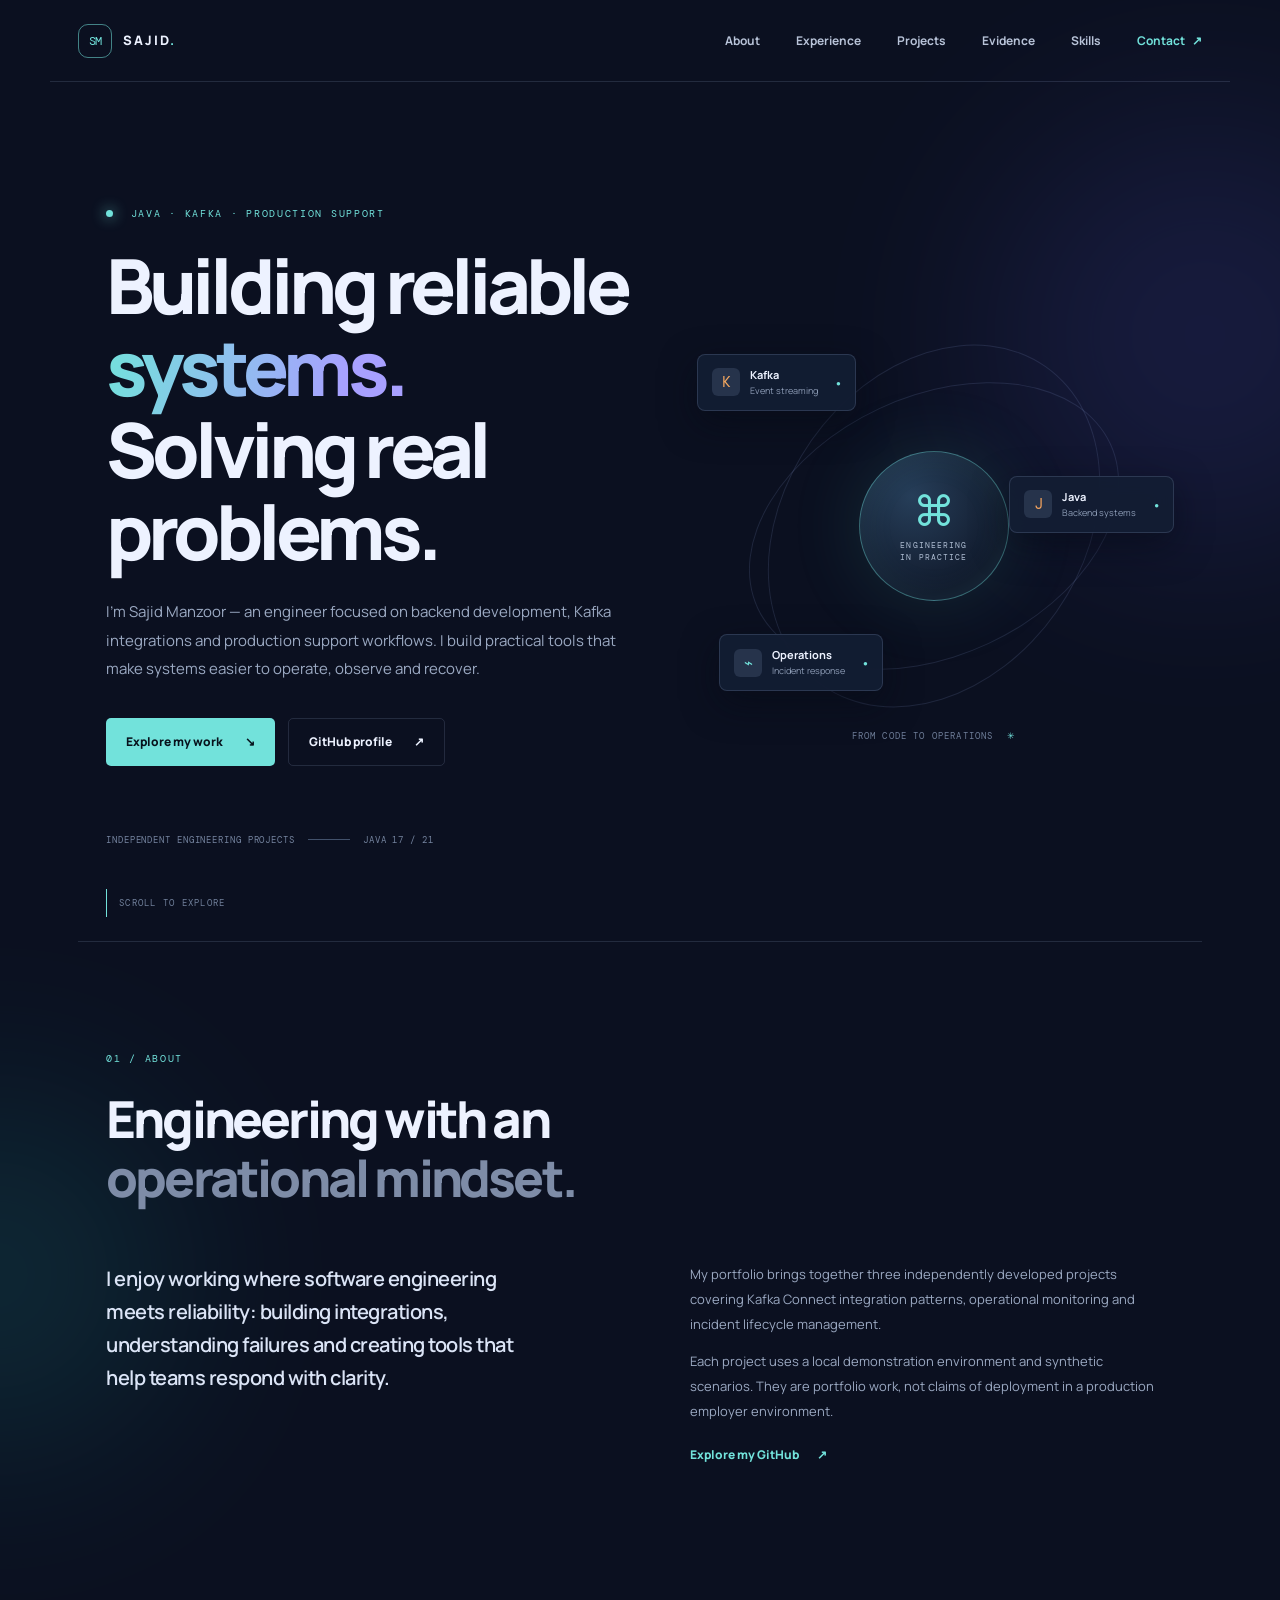
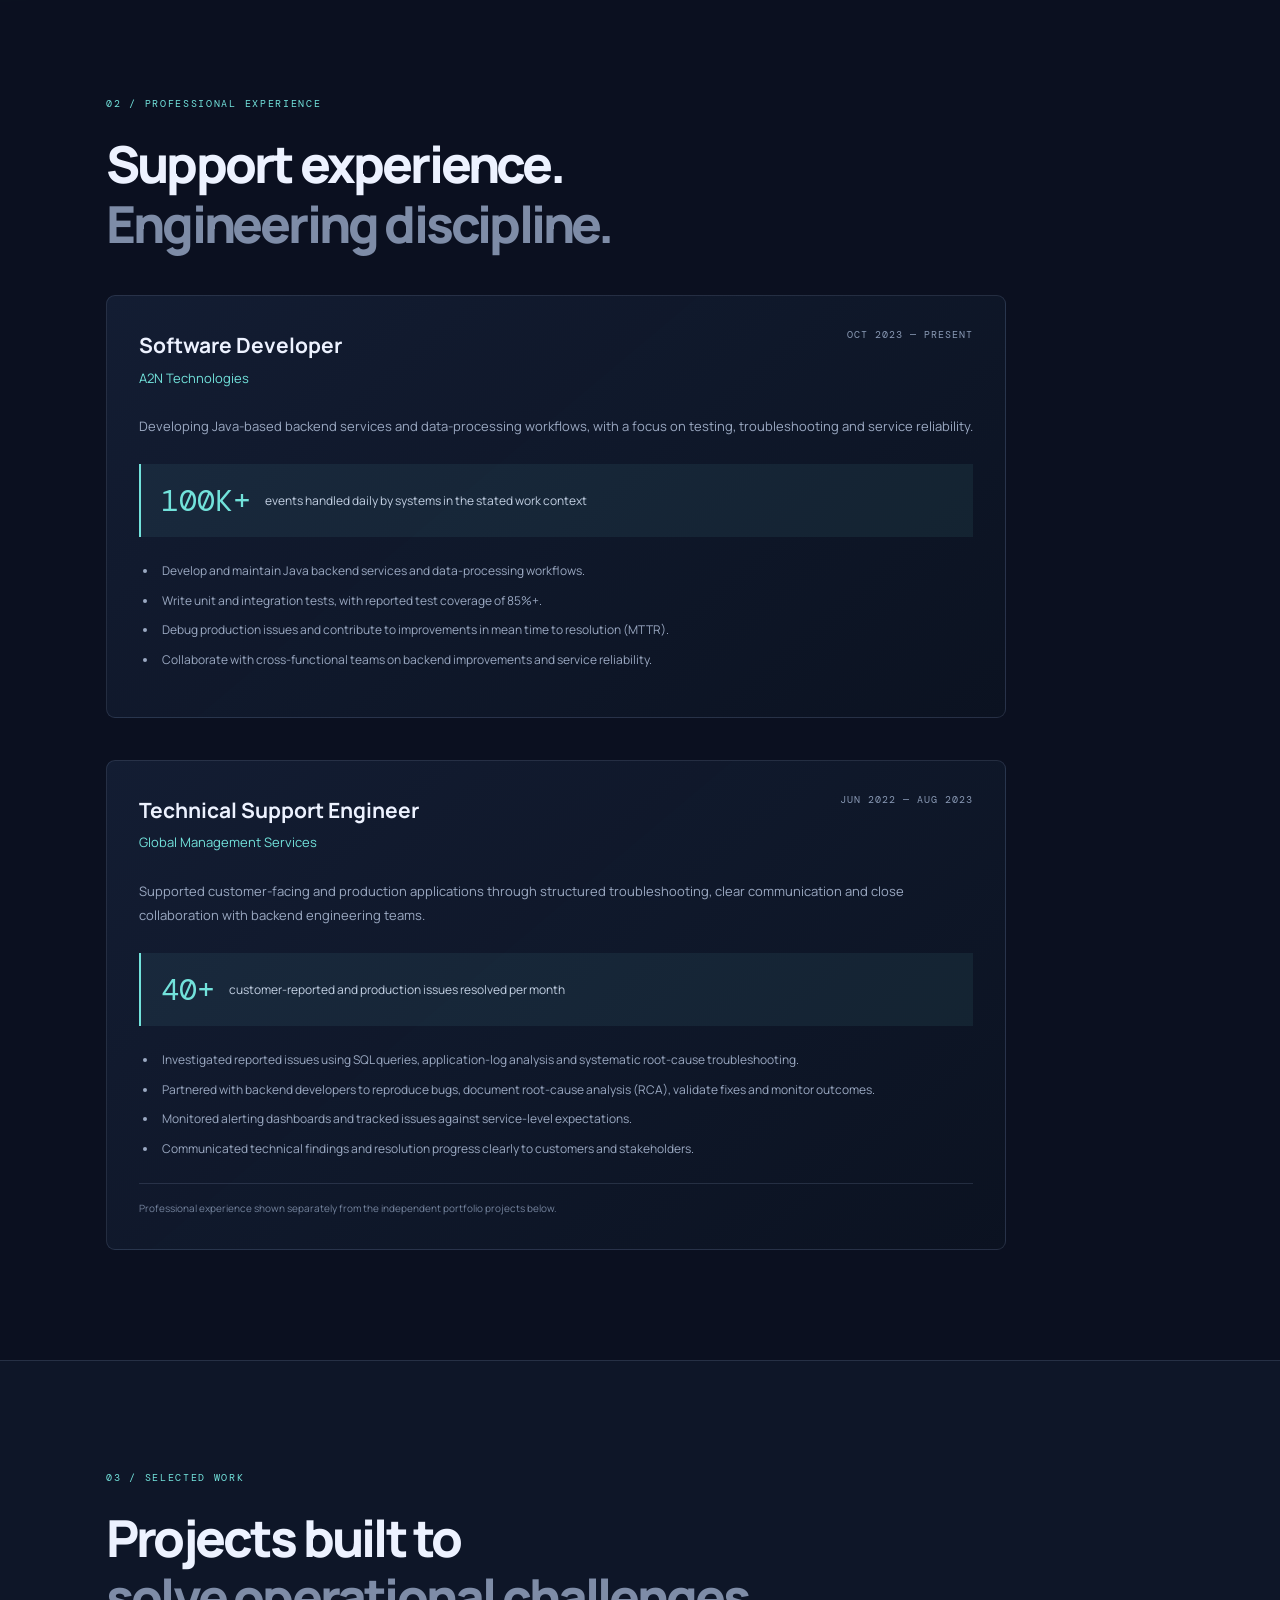
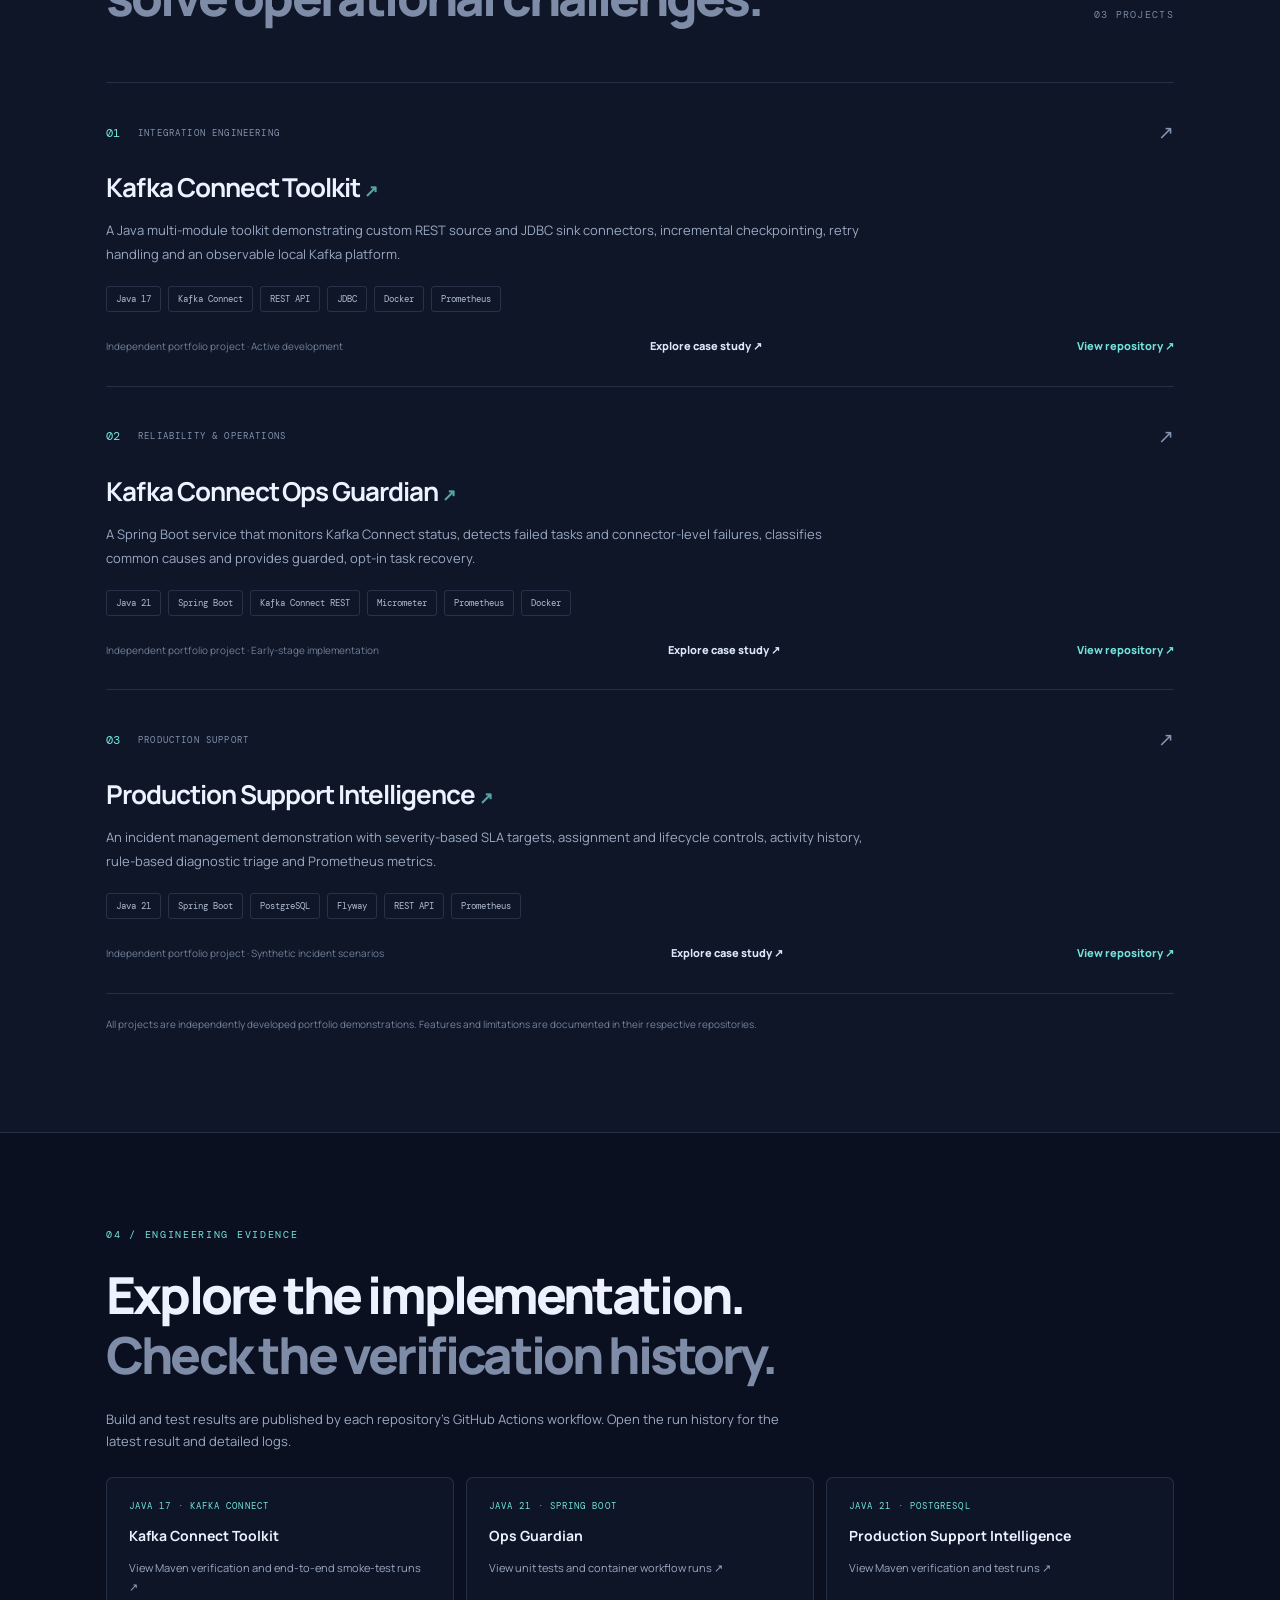
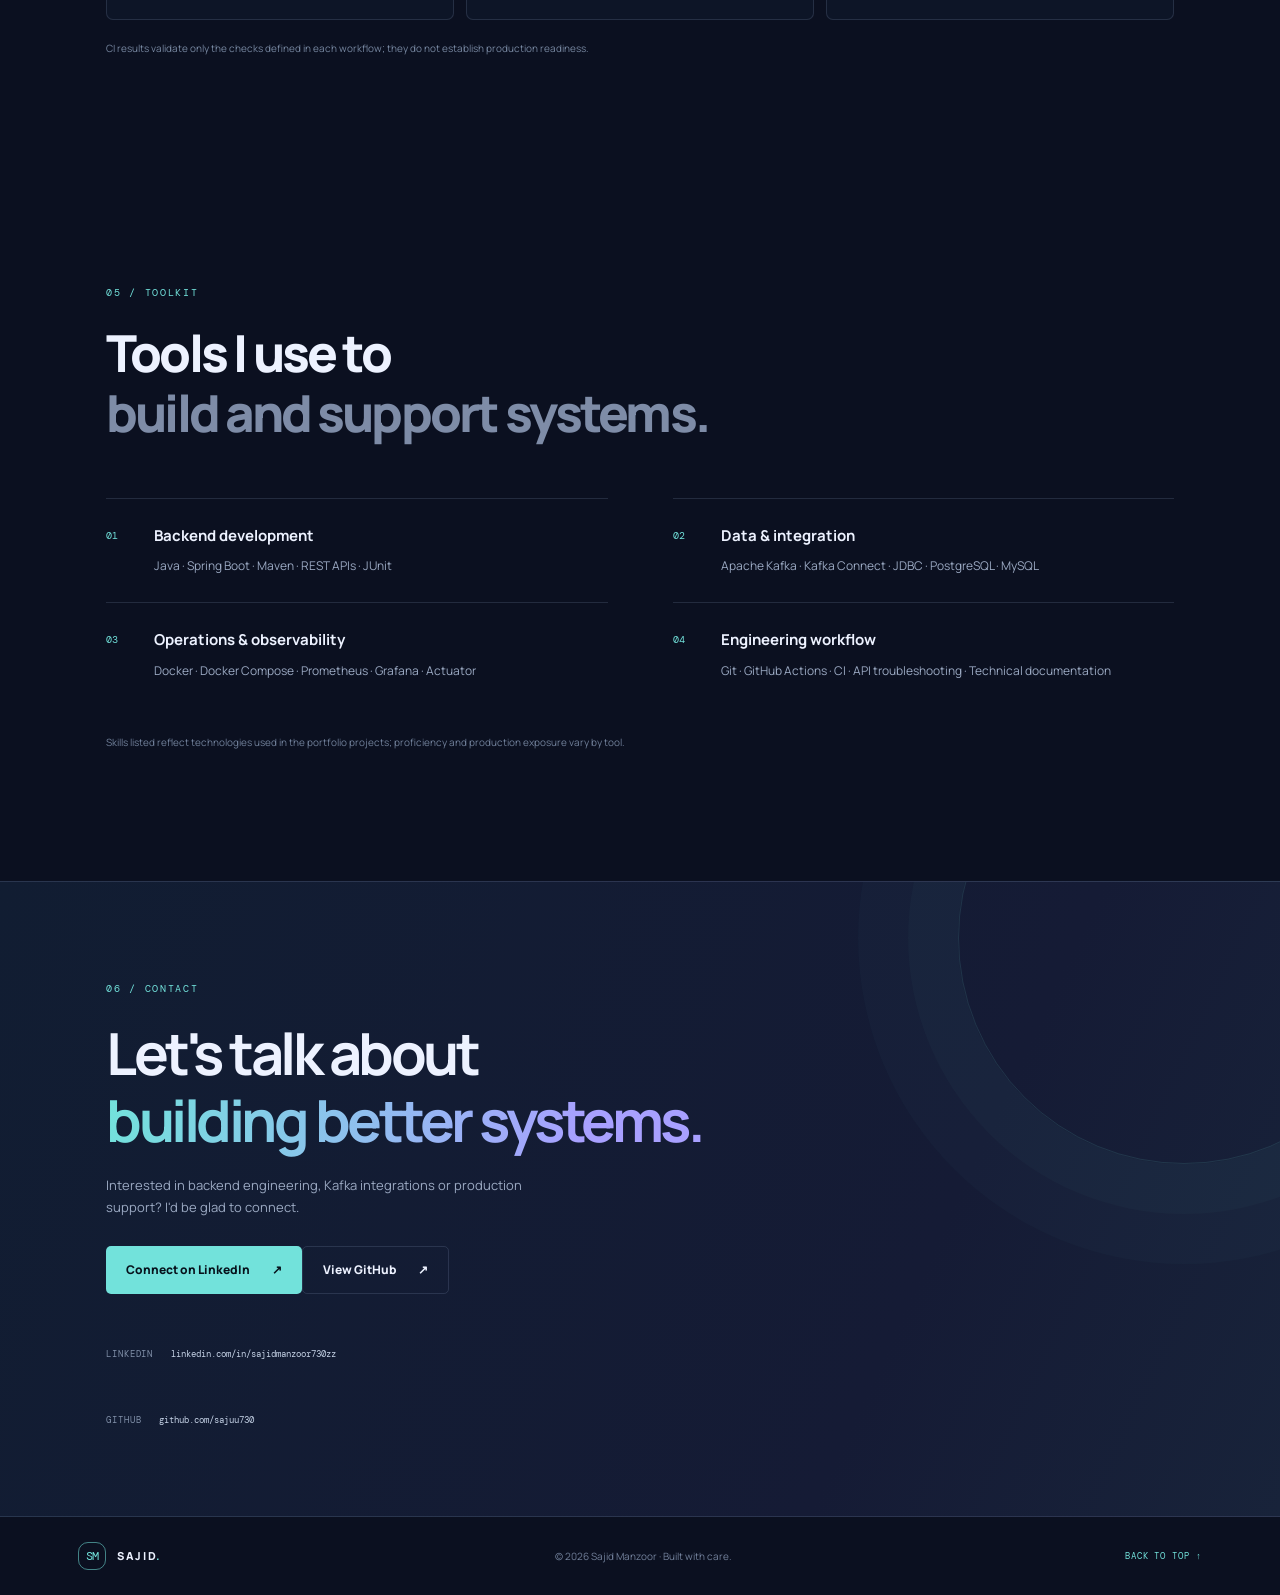
==== index.html @ 69be3b32 "Update professional experience dates and roles" ====
<!doctype html>
<html lang="en">
<head>
  <meta charset="utf-8">
  <meta name="viewport" content="width=device-width, initial-scale=1">
  <meta name="theme-color" content="#0b1020">
  <meta name="description" content="Sajid Manzoor — Technical Support Engineer with experience in SQL, application troubleshooting, root-cause analysis, Java and Kafka engineering projects."><meta property="og:title" content="Sajid Manzoor | Engineering Portfolio"><meta property="og:description" content="Backend, Kafka integration and production support engineering projects."><meta property="og:type" content="website"><link rel="icon" type="image/svg+xml" href="favicon.svg">
  <title>Sajid Manzoor | Software & Production Support Engineer</title>
  <link rel="preconnect" href="https://fonts.googleapis.com">
  <link rel="preconnect" href="https://fonts.gstatic.com" crossorigin>
  <link href="https://fonts.googleapis.com/css2?family=DM+Mono:wght@400;500&family=Manrope:wght@400;500;600;700;800&display=swap" rel="stylesheet">
  <link rel="stylesheet" href="styles.css">
</head>
<body>
  <div class="ambient ambient-one" aria-hidden="true"></div>
  <div class="ambient ambient-two" aria-hidden="true"></div>
  <header class="site-header">
    <a class="brand" href="#home" aria-label="Sajid Manzoor home"><span class="brand-mark">SM</span><span>SAJID<span class="brand-dot">.</span></span></a>
    <button class="menu-toggle" aria-label="Toggle navigation" aria-expanded="false"><span></span><span></span></button>
    <nav class="nav-links" aria-label="Main navigation">
      <a href="#about">About</a><a href="#experience">Experience</a><a href="#work">Projects</a><a href="#evidence">Evidence</a><a href="#skills">Skills</a><a href="#contact" class="nav-contact">Contact <span>↗</span></a>
    </nav>
  </header>

  <main>
    <section class="hero section-wrap" id="home">
      <div class="hero-copy">
        <p class="eyebrow"><span class="status-dot"></span> JAVA · KAFKA · PRODUCTION SUPPORT</p>
        <h1>Building reliable<br><span class="gradient-text">systems.</span><br>Solving real problems.</h1>
        <p class="hero-description">I'm Sajid Manzoor — an engineer focused on backend development, Kafka integrations and production support workflows. I build practical tools that make systems easier to operate, observe and recover.</p>
        <div class="hero-actions">
          <a class="button button-primary" href="#work">Explore my work <span>↘</span></a>
          <a class="button button-quiet" href="https://github.com/sajuu730" target="_blank" rel="noreferrer">GitHub profile <span>↗</span></a>
        </div>
        <div class="hero-meta"><span>INDEPENDENT ENGINEERING PROJECTS</span><span class="meta-line"></span><span>JAVA 17 / 21</span></div>
      </div>
      <div class="hero-visual" aria-label="Abstract illustration of connected software services">
        <div class="visual-orbit orbit-a"></div><div class="visual-orbit orbit-b"></div>
        <div class="visual-core"><span class="core-symbol">⌘</span><span class="core-label">ENGINEERING<br>IN PRACTICE</span></div>
        <div class="float-card card-kafka"><span class="mini-icon">K</span><span><b>Kafka</b><small>Event streaming</small></span><i>●</i></div>
        <div class="float-card card-java"><span class="mini-icon java-icon">J</span><span><b>Java</b><small>Backend systems</small></span><i>●</i></div>
        <div class="float-card card-ops"><span class="mini-icon ops-icon">⌁</span><span><b>Operations</b><small>Incident response</small></span><i>●</i></div>
        <div class="visual-caption">FROM CODE TO OPERATIONS <span>✳</span></div>
      </div>
      <a class="scroll-cue" href="#about"><span></span> SCROLL TO EXPLORE</a>
    </section>

    <section class="section-wrap about-section" id="about">
      <div class="section-heading"><p class="eyebrow">01 / ABOUT</p><h2>Engineering with an<br><span class="muted-heading">operational mindset.</span></h2></div>
      <div class="about-grid">
        <p class="about-lead">I enjoy working where software engineering meets reliability: building integrations, understanding failures and creating tools that help teams respond with clarity.</p>
        <div class="about-detail"><p>My portfolio brings together three independently developed projects covering Kafka Connect integration patterns, operational monitoring and incident lifecycle management.</p><p>Each project uses a local demonstration environment and synthetic scenarios. They are portfolio work, not claims of deployment in a production employer environment.</p><a class="text-link" href="https://github.com/sajuu730" target="_blank" rel="noreferrer">Explore my GitHub <span>↗</span></a></div>
      </div>
    </section>

    
    <section class="experience-section section-wrap" id="experience">
      <div class="section-heading"><p class="eyebrow">02 / PROFESSIONAL EXPERIENCE</p><h2>Support experience.<br><span class="muted-heading">Engineering discipline.</span></h2></div>
      <article class="experience-card">
        <div class="experience-head"><div><h3>Software Developer</h3><p class="experience-company">A2N Technologies</p></div><span class="experience-dates">OCT 2023 — PRESENT</span></div>
        <p class="experience-summary">Developing Java-based backend services and data-processing workflows, with a focus on testing, troubleshooting and service reliability.</p>
        <div class="experience-impact"><strong>100K+</strong><span>events handled daily by systems in the stated work context</span></div>
        <ul class="experience-points">
          <li>Develop and maintain Java backend services and data-processing workflows.</li>
          <li>Write unit and integration tests, with reported test coverage of 85%+.</li>
          <li>Debug production issues and contribute to improvements in mean time to resolution (MTTR).</li>
          <li>Collaborate with cross-functional teams on backend improvements and service reliability.</li>
        </ul>
      </article>
      <article class="experience-card">
        <div class="experience-head"><div><h3>Technical Support Engineer</h3><p class="experience-company">Global Management Services</p></div><span class="experience-dates">JUN 2022 — AUG 2023</span></div>
        <p class="experience-summary">Supported customer-facing and production applications through structured troubleshooting, clear communication and close collaboration with backend engineering teams.</p>
        <div class="experience-impact"><strong>40+</strong><span>customer-reported and production issues resolved per month</span></div>
        <ul class="experience-points">
          <li>Investigated reported issues using SQL queries, application-log analysis and systematic root-cause troubleshooting.</li>
          <li>Partnered with backend developers to reproduce bugs, document root-cause analysis (RCA), validate fixes and monitor outcomes.</li>
          <li>Monitored alerting dashboards and tracked issues against service-level expectations.</li>
          <li>Communicated technical findings and resolution progress clearly to customers and stakeholders.</li>
        </ul>
        <p class="experience-note">Professional experience shown separately from the independent portfolio projects below.</p>
      </article>
    </section>

    <section class="projects-section" id="work">
      <div class="section-wrap">
        <div class="section-heading heading-row"><div><p class="eyebrow">03 / SELECTED WORK</p><h2>Projects built to<br><span class="muted-heading">solve operational challenges.</span></h2></div><span class="section-count">03 PROJECTS</span></div>
        <div class="project-list">
          <article class="project-card">
            <div class="project-top"><span class="project-index">01</span><span class="project-type">INTEGRATION ENGINEERING</span><span class="project-arrow">↗</span></div>
            <h3><a class="project-title-link" href="projects/kafka-connect-toolkit.html">Kafka Connect Toolkit <span>↗</span></a></h3>
            <p class="project-summary">A Java multi-module toolkit demonstrating custom REST source and JDBC sink connectors, incremental checkpointing, retry handling and an observable local Kafka platform.</p>
            <div class="tag-list"><span>Java 17</span><span>Kafka Connect</span><span>REST API</span><span>JDBC</span><span>Docker</span><span>Prometheus</span></div>
            <div class="project-bottom"><span class="project-note">Independent portfolio project · Active development</span><a class="case-study-link" href="projects/kafka-connect-toolkit.html">Explore case study ↗</a><a href="https://github.com/sajuu730/kafka-connect-toolkit" target="_blank" rel="noreferrer">View repository <span>↗</span></a></div>
          </article>
          <article class="project-card">
            <div class="project-top"><span class="project-index">02</span><span class="project-type">RELIABILITY & OPERATIONS</span><span class="project-arrow">↗</span></div>
            <h3><a class="project-title-link" href="projects/kafka-connect-ops-guardian.html">Kafka Connect Ops Guardian <span>↗</span></a></h3>
            <p class="project-summary">A Spring Boot service that monitors Kafka Connect status, detects failed tasks and connector-level failures, classifies common causes and provides guarded, opt-in task recovery.</p>
            <div class="tag-list"><span>Java 21</span><span>Spring Boot</span><span>Kafka Connect REST</span><span>Micrometer</span><span>Prometheus</span><span>Docker</span></div>
            <div class="project-bottom"><span class="project-note">Independent portfolio project · Early-stage implementation</span><a class="case-study-link" href="projects/kafka-connect-ops-guardian.html">Explore case study ↗</a><a href="https://github.com/sajuu730/kafka-connect-ops-guardian" target="_blank" rel="noreferrer">View repository <span>↗</span></a></div>
          </article>
          <article class="project-card">
            <div class="project-top"><span class="project-index">03</span><span class="project-type">PRODUCTION SUPPORT</span><span class="project-arrow">↗</span></div>
            <h3><a class="project-title-link" href="projects/production-support-intelligence.html">Production Support Intelligence <span>↗</span></a></h3>
            <p class="project-summary">An incident management demonstration with severity-based SLA targets, assignment and lifecycle controls, activity history, rule-based diagnostic triage and Prometheus metrics.</p>
            <div class="tag-list"><span>Java 21</span><span>Spring Boot</span><span>PostgreSQL</span><span>Flyway</span><span>REST API</span><span>Prometheus</span></div>
            <div class="project-bottom"><span class="project-note">Independent portfolio project · Synthetic incident scenarios</span><a class="case-study-link" href="projects/production-support-intelligence.html">Explore case study ↗</a><a href="https://github.com/sajuu730/production-support-intelligence" target="_blank" rel="noreferrer">View repository <span>↗</span></a></div>
          </article>
        </div>
        <p class="project-disclaimer">All projects are independently developed portfolio demonstrations. Features and limitations are documented in their respective repositories.</p>
      </div>
    </section>

    
    <section class="section-wrap evidence-section" id="evidence">
      <div class="section-heading"><p class="eyebrow">04 / ENGINEERING EVIDENCE</p><h2>Explore the implementation.<br><span class="muted-heading">Check the verification history.</span></h2></div>
      <p class="evidence-intro">Build and test results are published by each repository's GitHub Actions workflow. Open the run history for the latest result and detailed logs.</p>
      <div class="evidence-grid">
        <a class="evidence-card" href="https://github.com/sajuu730/kafka-connect-toolkit/actions" target="_blank" rel="noreferrer"><span class="evidence-label">JAVA 17 · KAFKA CONNECT</span><strong>Kafka Connect Toolkit</strong><span>View Maven verification and end-to-end smoke-test runs ↗</span></a>
        <a class="evidence-card" href="https://github.com/sajuu730/kafka-connect-ops-guardian/actions" target="_blank" rel="noreferrer"><span class="evidence-label">JAVA 21 · SPRING BOOT</span><strong>Ops Guardian</strong><span>View unit tests and container workflow runs ↗</span></a>
        <a class="evidence-card" href="https://github.com/sajuu730/production-support-intelligence/actions" target="_blank" rel="noreferrer"><span class="evidence-label">JAVA 21 · POSTGRESQL</span><strong>Production Support Intelligence</strong><span>View Maven verification and test runs ↗</span></a>
      </div>
      <p class="evidence-footnote">CI results validate only the checks defined in each workflow; they do not establish production readiness.</p>
    </section>

    <section class="section-wrap skills-section" id="skills">
      <div class="section-heading"><p class="eyebrow">05 / TOOLKIT</p><h2>Tools I use to<br><span class="muted-heading">build and support systems.</span></h2></div>
      <div class="skills-grid">
        <div class="skill-group"><span class="skill-number">01</span><h3>Backend development</h3><p>Java · Spring Boot · Maven · REST APIs · JUnit</p></div>
        <div class="skill-group"><span class="skill-number">02</span><h3>Data & integration</h3><p>Apache Kafka · Kafka Connect · JDBC · PostgreSQL · MySQL</p></div>
        <div class="skill-group"><span class="skill-number">03</span><h3>Operations & observability</h3><p>Docker · Docker Compose · Prometheus · Grafana · Actuator</p></div>
        <div class="skill-group"><span class="skill-number">04</span><h3>Engineering workflow</h3><p>Git · GitHub Actions · CI · API troubleshooting · Technical documentation</p></div>
      </div>
      <p class="skills-footnote">Skills listed reflect technologies used in the portfolio projects; proficiency and production exposure vary by tool.</p>
    </section>

    <section class="contact-section" id="contact">
      <div class="section-wrap contact-inner">
        <p class="eyebrow">06 / CONTACT</p>
        <h2>Let's talk about<br><span class="gradient-text">building better systems.</span></h2>
        <p class="contact-copy">Interested in backend engineering, Kafka integrations or production support? I'd be glad to connect.</p>
        <div class="contact-actions"><a class="button button-primary" href="https://www.linkedin.com/in/sajidmanzoor730zz/" target="_blank" rel="noreferrer">Connect on LinkedIn <span>↗</span></a><a class="button button-quiet" href="https://github.com/sajuu730" target="_blank" rel="noreferrer">View GitHub <span>↗</span></a></div>
        <div class="contact-handle"><span>LINKEDIN</span><a href="https://www.linkedin.com/in/sajidmanzoor730zz/" target="_blank" rel="noreferrer">linkedin.com/in/sajidmanzoor730zz</a></div><div class="contact-handle"><span>GITHUB</span><a href="https://github.com/sajuu730" target="_blank" rel="noreferrer">github.com/sajuu730</a></div>
      </div>
    </section>
  </main>

  <footer class="site-footer"><a class="brand" href="#home"><span class="brand-mark">SM</span><span>SAJID<span class="brand-dot">.</span></span></a><span>© <span id="year"></span> Sajid Manzoor · Built with care.</span><a href="#home">BACK TO TOP ↑</a></footer>
  <script src="script.js"></script>
</body>
</html>
---- styles.css ----
:root{--bg:#0b1020;--panel:#111a2d;--panel2:#141f35;--text:#edf2ff;--muted:#9ba9c2;--line:rgba(174,194,231,.15);--cyan:#72e2db;--violet:#9d91ff;--mono:"DM Mono",monospace;--sans:"Manrope",sans-serif}*{box-sizing:border-box}html{scroll-behavior:smooth;scroll-padding-top:90px}body{margin:0;background:var(--bg);color:var(--text);font-family:var(--sans);line-height:1.65;overflow-x:hidden}a{color:inherit;text-decoration:none}.ambient{position:absolute;pointer-events:none;border-radius:50%;filter:blur(100px);opacity:.15}.ambient-one{width:430px;height:430px;background:#5e5ce6;top:120px;right:-140px}.ambient-two{width:350px;height:350px;background:#20bdb5;top:1100px;left:-180px}.site-header{height:82px;max-width:1180px;padding:0 28px;margin:auto;display:flex;align-items:center;justify-content:space-between;position:relative;z-index:5;border-bottom:1px solid var(--line)}.brand{display:inline-flex;align-items:center;gap:11px;font-size:13px;font-weight:800;letter-spacing:.15em}.brand-mark{width:34px;height:34px;border:1px solid rgba(114,226,219,.55);color:var(--cyan);display:grid;place-items:center;border-radius:10px;font:12px var(--mono);letter-spacing:-.08em}.brand-dot{color:var(--cyan)}.nav-links{display:flex;align-items:center;gap:36px;color:#b8c3d8;font-size:12px;font-weight:700}.nav-links a{transition:color .2s}.nav-links a:hover,.nav-contact{color:var(--cyan)}.nav-contact span{margin-left:5px}.menu-toggle{display:none}.section-wrap{max-width:1124px;margin:0 auto;padding-left:28px;padding-right:28px}.hero{min-height:700px;padding-top:125px;padding-bottom:95px;position:relative;display:grid;grid-template-columns:1.1fr .9fr;align-items:center}.eyebrow{font:10px var(--mono);letter-spacing:.17em;color:var(--cyan);margin:0 0 24px}.status-dot{display:inline-block;width:7px;height:7px;background:var(--cyan);border-radius:50%;margin-right:10px;box-shadow:0 0 14px var(--cyan)}h1,h2,h3,p{margin-top:0}h1{font-size:clamp(48px,6.2vw,76px);line-height:1.08;letter-spacing:-.065em;margin:0 0 26px;font-weight:800}.gradient-text{background:linear-gradient(100deg,var(--cyan),#a8a0ff 80%);-webkit-background-clip:text;background-clip:text;color:transparent}.hero-description{max-width:535px;color:var(--muted);font-size:15px;line-height:1.9}.hero-actions{display:flex;gap:13px;flex-wrap:wrap;margin-top:34px}.button{height:48px;padding:0 20px;display:inline-flex;align-items:center;gap:22px;font-size:12px;font-weight:800;border-radius:5px;transition:transform .2s,background .2s}.button:hover{transform:translateY(-3px)}.button-primary{background:var(--cyan);color:#07121c}.button-primary:hover{background:#9af0e9}.button-quiet{border:1px solid var(--line);color:var(--text)}.button-quiet:hover{background:rgba(255,255,255,.04)}.hero-meta{display:flex;align-items:center;gap:13px;margin-top:68px;color:#75849f;font:9px var(--mono);letter-spacing:.1em}.meta-line{height:1px;width:42px;background:#42516b}.hero-visual{height:440px;position:relative;display:grid;place-items:center}.visual-orbit{position:absolute;border:1px solid rgba(135,155,210,.16);border-radius:50%;transform:rotate(-25deg)}.orbit-a{width:390px;height:260px}.orbit-b{width:300px;height:390px;transform:rotate(35deg)}.visual-core{width:150px;height:150px;border-radius:50%;background:radial-gradient(circle at 35% 30%,#263e59,#111a2c 70%);border:1px solid rgba(114,226,219,.4);box-shadow:0 0 75px rgba(83,207,203,.13),inset 0 0 35px rgba(114,226,219,.08);display:flex;flex-direction:column;align-items:center;justify-content:center;gap:8px;z-index:1}.core-symbol{font-size:42px;color:var(--cyan);line-height:1}.core-label{text-align:center;font:8px/1.5 var(--mono);letter-spacing:.13em;color:#aebdd2}.float-card{position:absolute;z-index:2;display:flex;align-items:center;gap:10px;padding:11px 14px;background:rgba(19,30,51,.92);border:1px solid rgba(161,182,220,.18);border-radius:8px;box-shadow:0 12px 35px #05091480;backdrop-filter:blur(10px)}.float-card b{display:block;font-size:11px}.float-card small{display:block;color:#8e9db6;font-size:9px}.float-card i{font-size:8px;color:var(--cyan);margin-left:8px}.mini-icon{width:28px;height:28px;display:grid;place-items:center;background:#26334b;border-radius:6px;color:#f3a75f;font:15px var(--mono)}.java-icon{color:#f5a45e}.ops-icon{color:var(--cyan)}.card-kafka{top:48px;left:4px}.card-java{right:0;top:170px}.card-ops{left:26px;bottom:55px}.visual-caption{position:absolute;bottom:4px;color:#6f7e99;font:9px var(--mono);letter-spacing:.13em}.visual-caption span{color:var(--cyan);margin-left:7px}.scroll-cue{position:absolute;bottom:24px;left:28px;color:#71809b;font:9px var(--mono);letter-spacing:.14em;display:flex;align-items:center;gap:12px}.scroll-cue span{height:28px;width:1px;background:var(--cyan)}.about-section{padding-top:110px;padding-bottom:125px;border-top:1px solid var(--line)}.section-heading h2{font-size:clamp(34px,4.5vw,51px);letter-spacing:-.055em;line-height:1.17;margin:0;font-weight:800}.muted-heading{color:#7e8ca7}.about-grid{display:grid;grid-template-columns:1fr 1fr;gap:100px;margin-top:54px}.about-lead{font-size:20px;line-height:1.65;font-weight:600;letter-spacing:-.025em;color:#dbe4f6;max-width:440px}.about-detail{color:var(--muted);font-size:13px;line-height:1.9;max-width:470px}.text-link{display:inline-flex;gap:18px;color:var(--cyan);font-size:12px;font-weight:800;margin-top:8px}.projects-section{background:#0e1628;border-top:1px solid var(--line);border-bottom:1px solid var(--line);padding:110px 0 100px}.heading-row{display:flex;align-items:end;justify-content:space-between;margin-bottom:55px}.section-count{font:10px var(--mono);color:#7887a2;letter-spacing:.13em;padding-bottom:6px}.project-list{border-top:1px solid var(--line)}.project-card{padding:34px 0 30px;border-bottom:1px solid var(--line);transition:padding .2s}.project-card:hover{padding-left:12px;padding-right:12px;background:linear-gradient(90deg,rgba(114,226,219,.035),transparent)}.project-top{display:flex;align-items:center;gap:18px}.project-index{font:12px var(--mono);color:var(--cyan)}.project-type{font:9px var(--mono);letter-spacing:.13em;color:#8392ad}.project-arrow{margin-left:auto;color:#8494ae;font-size:19px}.project-card h3{font-size:26px;letter-spacing:-.04em;margin:18px 0 9px}.project-summary{max-width:760px;color:var(--muted);font-size:13px;line-height:1.85;margin-bottom:20px}.tag-list{display:flex;gap:7px;flex-wrap:wrap}.tag-list span{font:9px var(--mono);color:#aebbd1;border:1px solid rgba(163,184,222,.17);border-radius:3px;padding:6px 9px}.project-bottom{display:flex;justify-content:space-between;align-items:center;margin-top:25px;gap:15px}.project-note{font-size:10px;color:#71809a}.project-bottom a{font-size:11px;font-weight:800;color:var(--cyan);white-space:nowrap}.project-disclaimer{margin:22px 0 0;color:#74839c;font-size:10px}.skills-section{padding-top:115px;padding-bottom:120px}.skills-grid{display:grid;grid-template-columns:1fr 1fr;gap:0 65px;margin-top:55px}.skill-group{padding:25px 0;border-top:1px solid var(--line);position:relative;padding-left:48px}.skill-number{position:absolute;left:0;top:30px;font:10px var(--mono);color:var(--cyan)}.skill-group h3{font-size:15px;margin:0 0 7px}.skill-group p{font-size:12px;color:var(--muted);margin:0;line-height:1.8}.skills-footnote{font-size:10px;color:#71809a;margin-top:28px}.contact-section{background:linear-gradient(115deg,#111d32,#151b35 70%,#18233a);border-top:1px solid var(--line);border-bottom:1px solid var(--line);position:relative;overflow:hidden}.contact-section:after{content:"";position:absolute;width:450px;height:450px;border:1px solid rgba(114,226,219,.12);border-radius:50%;right:-130px;top:-170px;box-shadow:0 0 0 50px rgba(114,226,219,.025),0 0 0 100px rgba(114,226,219,.02)}.contact-inner{padding-top:100px;padding-bottom:90px;position:relative;z-index:1}.contact-inner h2{font-size:clamp(38px,5vw,58px);line-height:1.16;letter-spacing:-.06em;margin:0 0 22px}.contact-copy{color:var(--muted);font-size:13px;max-width:460px}.contact-actions{margin-top:28px}.contact-handle{display:flex;gap:18px;margin-top:54px;font:9px var(--mono);letter-spacing:.1em;color:#8190a9}.contact-handle a{color:#c5d2e6;letter-spacing:0}.site-footer{max-width:1180px;margin:auto;padding:25px 28px;display:flex;align-items:center;justify-content:space-between;color:#73819b;font-size:10px}.site-footer .brand{color:var(--text);font-size:11px}.site-footer .brand-mark{width:28px;height:28px}.site-footer>a:last-child{font:9px var(--mono);letter-spacing:.1em;color:var(--cyan)}@media(max-width:800px){.hero{grid-template-columns:1fr;padding-top:90px;min-height:auto}.hero-visual{height:390px;margin-top:35px}.hero-meta{margin-top:45px}.scroll-cue{display:none}.about-grid{gap:35px}.site-header{height:72px}.nav-links{gap:22px}}@media(max-width:600px){.site-header{padding:0 20px}.menu-toggle{display:flex;width:38px;height:38px;flex-direction:column;justify-content:center;gap:6px;background:none;border:1px solid var(--line);border-radius:5px}.menu-toggle span{width:16px;height:1px;background:var(--text);margin:auto}.nav-links{display:none;position:absolute;top:71px;left:0;right:0;padding:20px;background:#10192b;border-bottom:1px solid var(--line);flex-direction:column;align-items:flex-start;gap:20px}.nav-links.open{display:flex}.section-wrap{padding-left:21px;padding-right:21px}.hero{padding-top:76px;padding-bottom:70px}h1{font-size:51px}.hero-description{font-size:13px}.hero-visual{height:330px;transform:scale(.88);margin:-2px -20px 0}.orbit-a{width:330px;height:220px}.orbit-b{width:250px;height:330px}.card-kafka{left:0;top:35px}.card-java{right:0;top:130px}.card-ops{left:8px;bottom:35px}.about-section,.skills-section{padding-top:80px;padding-bottom:85px}.about-grid{grid-template-columns:1fr;gap:15px;margin-top:35px}.about-lead{font-size:18px}.projects-section{padding:80px 0}.heading-row{align-items:start;gap:15px;flex-direction:column;margin-bottom:35px}.project-card{padding:28px 0}.project-card h3{font-size:22px}.project-bottom{align-items:flex-start;flex-direction:column}.skills-grid{grid-template-columns:1fr;gap:0;margin-top:35px}.contact-inner{padding-top:78px;padding-bottom:70px}.contact-inner h2{font-size:40px}.site-footer{padding:22px 20px;gap:15px;flex-wrap:wrap}.site-footer>span{order:3;width:100%}.project-type{font-size:8px}.project-arrow{font-size:16px}}@media(prefers-reduced-motion:reduce){html{scroll-behavior:auto}*,*:before,*:after{transition:none!important}}
/* Motion and project navigation */
.project-title-link{transition:color .2s}.project-title-link:hover{color:var(--cyan)}.project-title-link span{font-size:.65em;color:var(--cyan);opacity:.7}.case-study-link{color:#dce8fa!important;margin-right:8px}.case-study-link:hover{color:var(--cyan)!important}
.ambient{animation:ambient-drift 18s ease-in-out infinite alternate}
@keyframes ambient-drift{from{transform:translate3d(0,-12px,0) scale(.96)}to{transform:translate3d(18px,22px,0) scale(1.06)}}
.visual-orbit{animation:orbit-turn 32s linear infinite}.orbit-b{animation-direction:reverse;animation-duration:38s}
@keyframes orbit-turn{to{transform:rotate(335deg)}}
.float-card{animation:float-soft 5s ease-in-out infinite}.card-java{animation-delay:-1.7s}.card-ops{animation-delay:-3.2s}
@keyframes float-soft{0%,100%{translate:0 0}50%{translate:0 -9px}}
.reveal{opacity:0;transform:translateY(22px);transition:opacity .7s ease,transform .7s cubic-bezier(.2,.7,.2,1)}.reveal.is-visible{opacity:1;transform:translateY(0)}
@media(prefers-reduced-motion:reduce){.ambient,.visual-orbit,.float-card{animation:none!important}.reveal{opacity:1;transform:none;transition:none}}

/* Professional experience and evidence */
.experience-section{padding-top:105px;padding-bottom:110px}.experience-card{margin-top:42px;padding:32px;border:1px solid var(--line);background:linear-gradient(140deg,rgba(20,31,53,.9),rgba(12,19,34,.85));border-radius:9px;max-width:900px}.experience-head{display:flex;justify-content:space-between;gap:20px;align-items:flex-start}.experience-head h3{font-size:21px;margin:0 0 5px}.experience-company{color:var(--cyan);font-size:13px;margin:0}.experience-dates{font:10px var(--mono);letter-spacing:.1em;color:#8999b4;white-space:nowrap}.experience-summary{color:var(--muted);font-size:13px;line-height:1.9;margin:25px 0}.experience-impact{display:flex;align-items:center;gap:14px;padding:17px 20px;background:rgba(114,226,219,.07);border-left:2px solid var(--cyan);margin-bottom:22px}.experience-impact strong{font:30px var(--mono);color:var(--cyan)}.experience-impact span{font-size:12px;color:#c3d0e3}.experience-points{padding-left:19px;color:var(--muted);font-size:12px;line-height:2.05}.experience-points li{padding-left:4px;margin:5px 0}.experience-note{font-size:10px;color:#75849e;margin:22px 0 0;padding-top:16px;border-top:1px solid var(--line)}
@media(max-width:600px){.experience-section{padding-top:80px;padding-bottom:80px}.experience-card{padding:22px 19px}.experience-head{flex-direction:column}.experience-dates{white-space:normal}.experience-impact{align-items:flex-start}.experience-impact strong{font-size:25px}}

.evidence-section{padding-top:95px;padding-bottom:105px}.evidence-intro{max-width:700px;color:var(--muted);font-size:13px;margin:25px 0}.evidence-grid{display:grid;grid-template-columns:repeat(3,1fr);gap:12px}.evidence-card{display:flex;flex-direction:column;gap:12px;padding:22px;border:1px solid var(--line);border-radius:7px;background:rgba(17,26,45,.58);transition:transform .2s,border-color .2s}.evidence-card:hover{transform:translateY(-4px);border-color:rgba(114,226,219,.45)}.evidence-label{font:9px var(--mono);letter-spacing:.12em;color:var(--cyan)}.evidence-card strong{font-size:14px}.evidence-card>span:last-child{font-size:11px;line-height:1.7;color:var(--muted)}.evidence-footnote{font-size:10px;color:#7787a0;margin-top:20px}.project-page .screenshot-card img{max-height:560px;object-fit:contain;background:#080d17}@media(max-width:800px){.evidence-grid{grid-template-columns:1fr}}
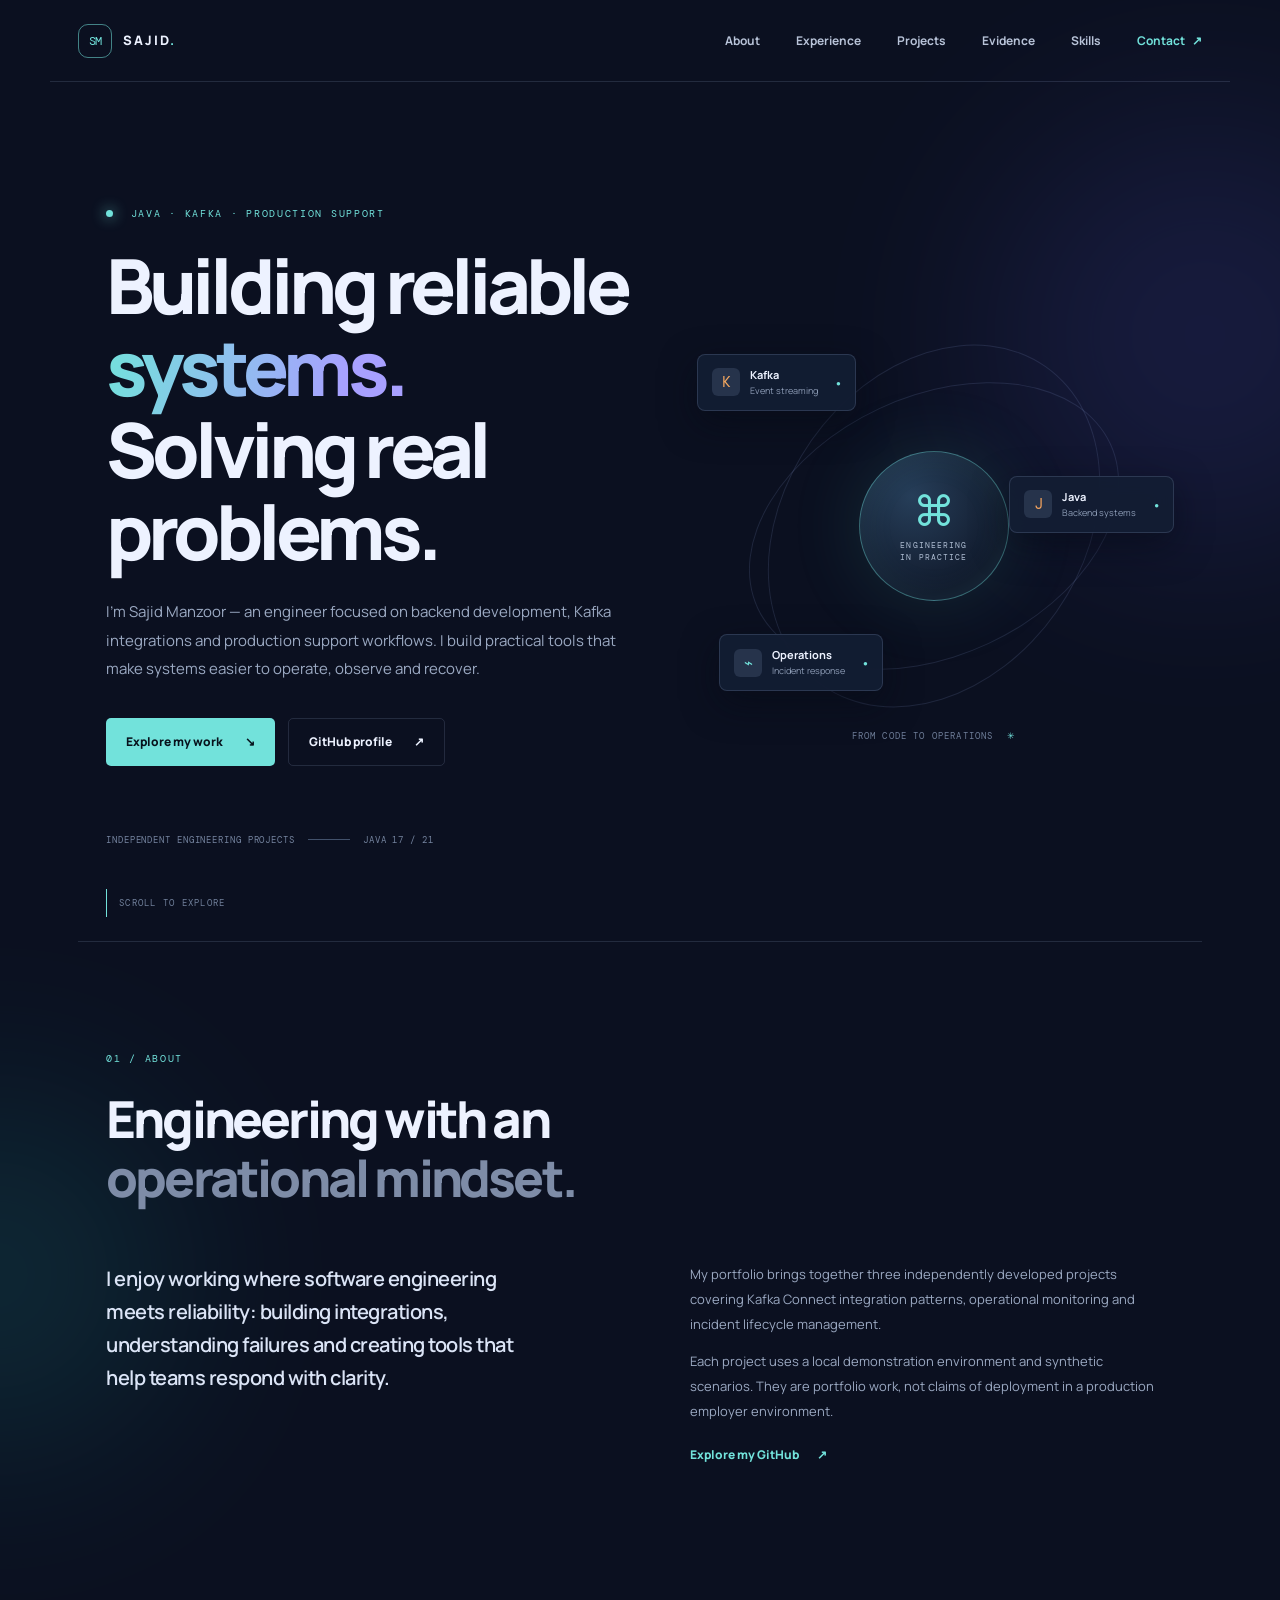
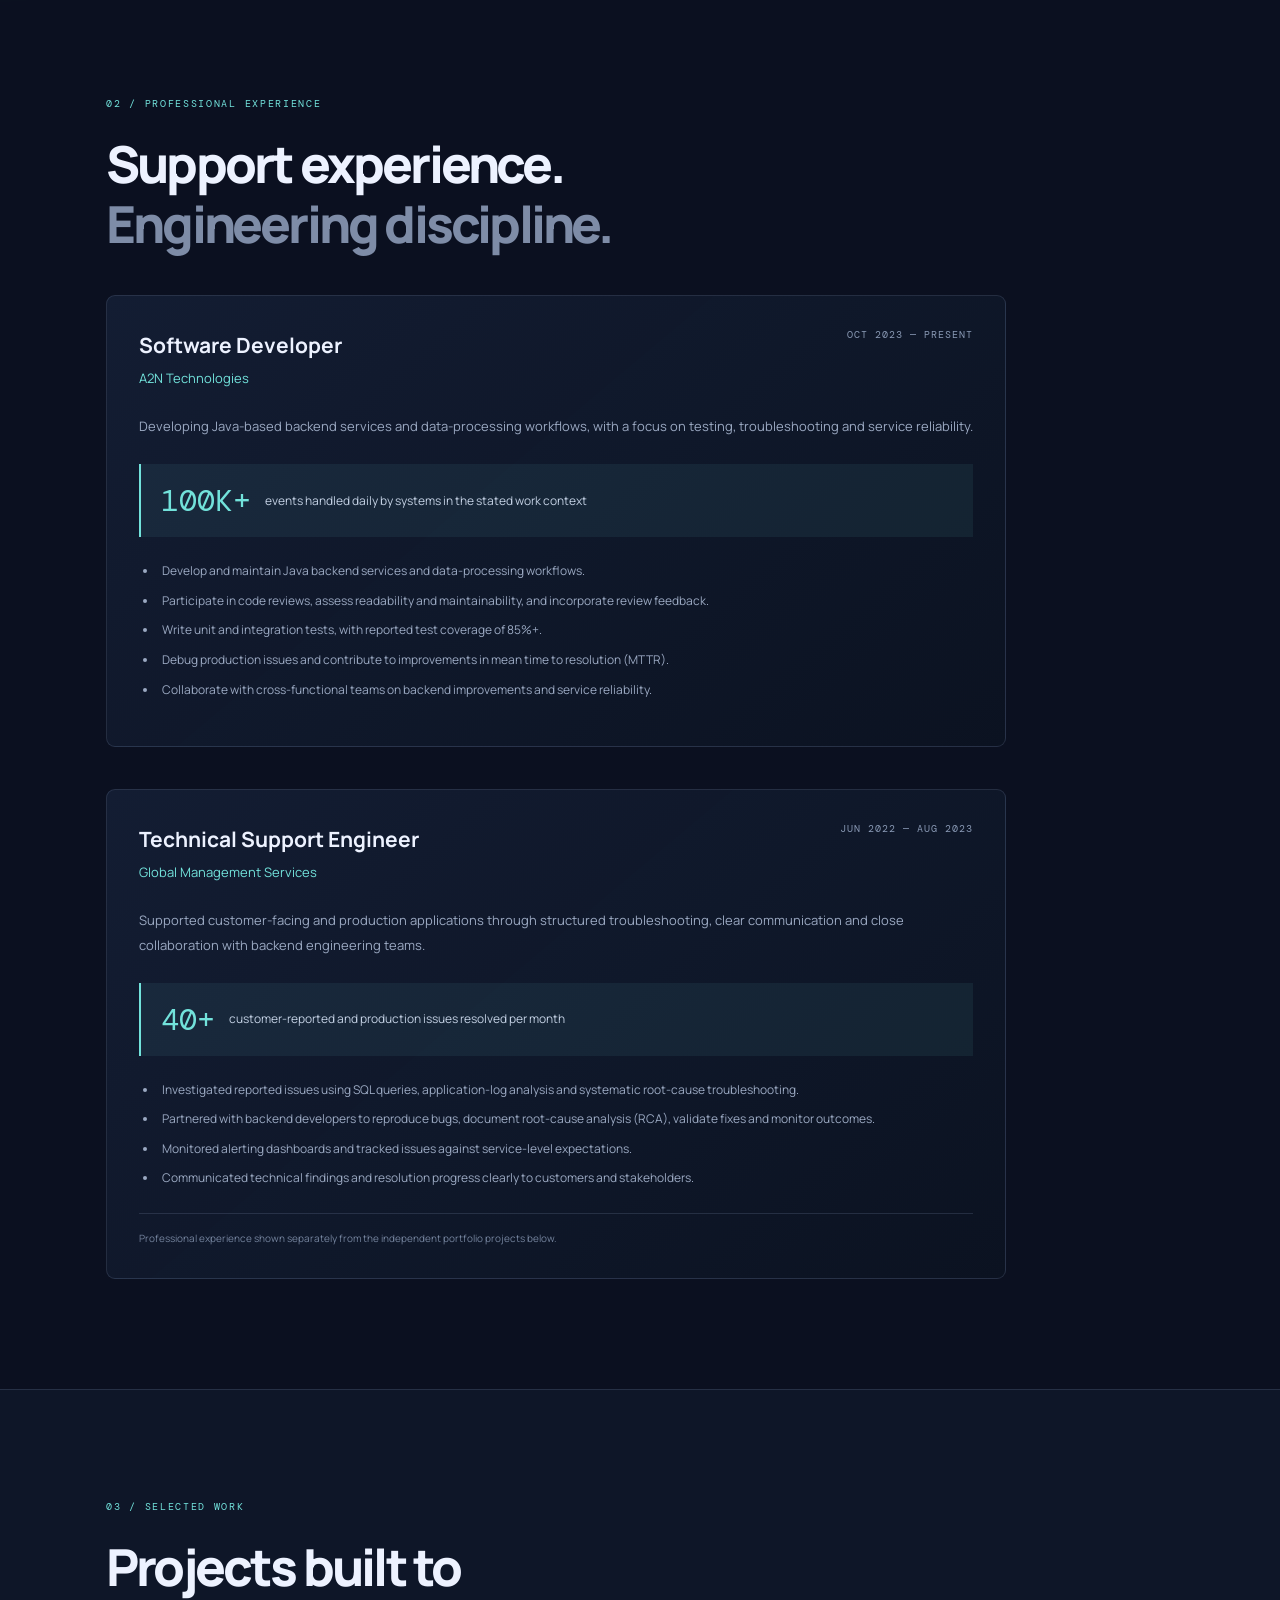
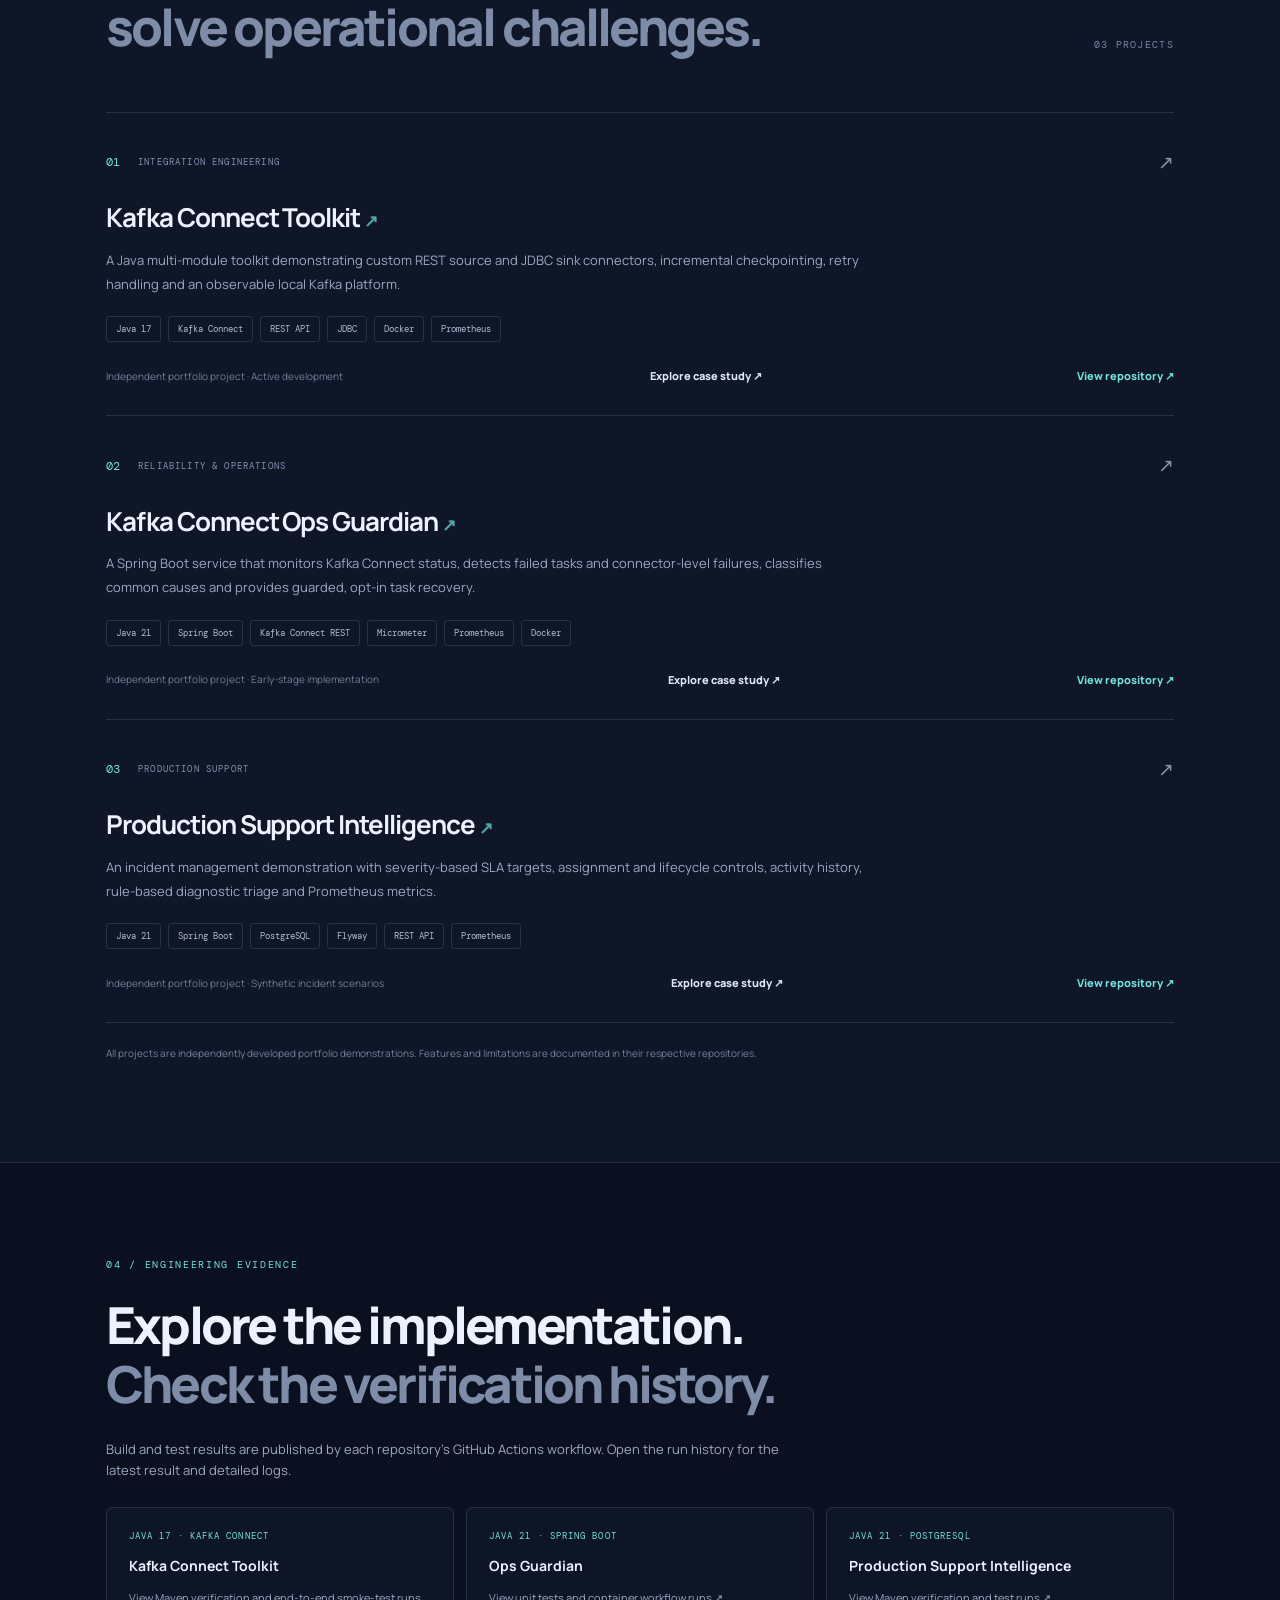
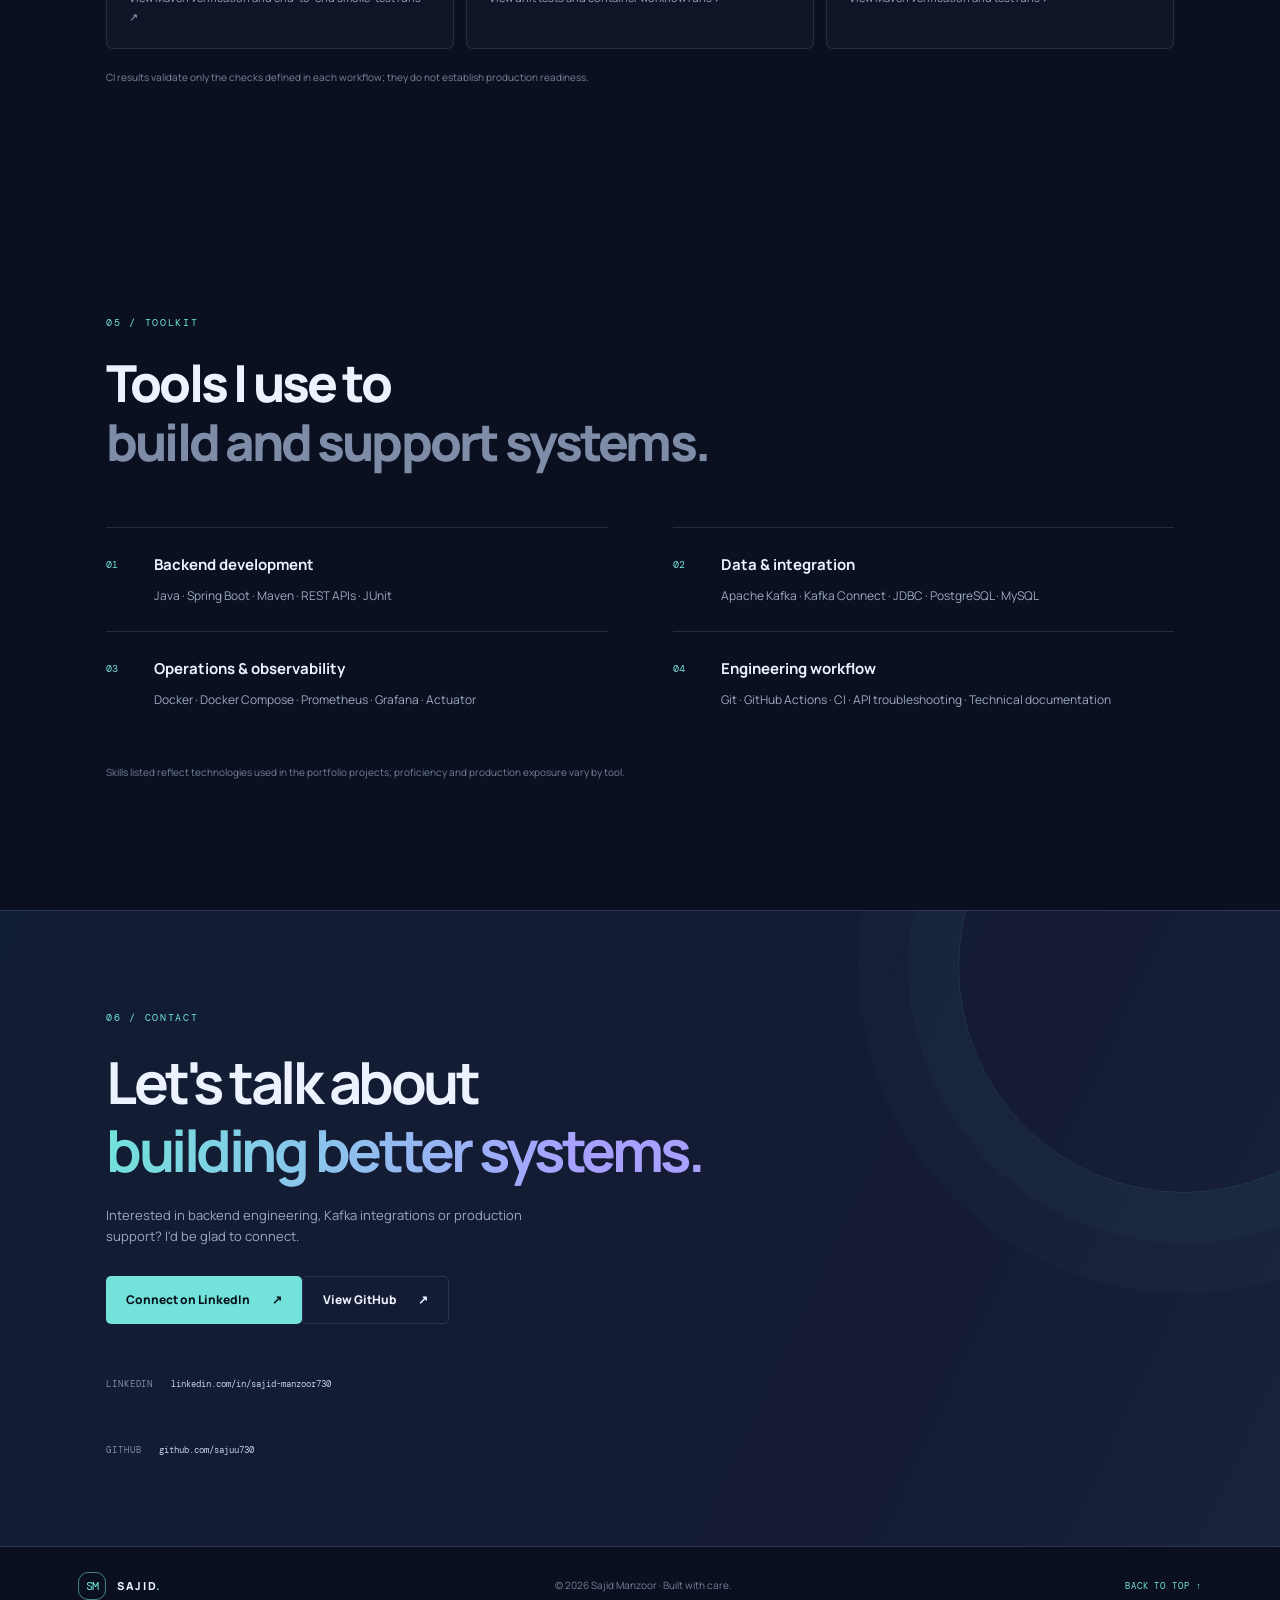
==== commit 550964a3: "Update portfolio profile links and backend positioning" ====
--- a/index.html
+++ b/index.html
@@ -4,8 +4,8 @@
   <meta charset="utf-8">
   <meta name="viewport" content="width=device-width, initial-scale=1">
   <meta name="theme-color" content="#0b1020">
-  <meta name="description" content="Sajid Manzoor — Technical Support Engineer with experience in SQL, application troubleshooting, root-cause analysis, Java and Kafka engineering projects."><meta property="og:title" content="Sajid Manzoor | Engineering Portfolio"><meta property="og:description" content="Backend, Kafka integration and production support engineering projects."><meta property="og:type" content="website"><link rel="icon" type="image/svg+xml" href="favicon.svg">
-  <title>Sajid Manzoor | Software & Production Support Engineer</title>
+  <meta name="description" content="Sajid Manzoor — Backend Software Developer focused on Java, Spring Boot, Apache Kafka, Kafka Connect and production reliability."><meta property="og:title" content="Sajid Manzoor | Engineering Portfolio"><meta property="og:description" content="Backend, Kafka integration and production support engineering projects."><meta property="og:type" content="website"><link rel="icon" type="image/svg+xml" href="favicon.svg">
+  <title>Sajid Manzoor | Backend Software Developer</title>
   <link rel="preconnect" href="https://fonts.googleapis.com">
   <link rel="preconnect" href="https://fonts.gstatic.com" crossorigin>
   <link href="https://fonts.googleapis.com/css2?family=DM+Mono:wght@400;500&family=Manrope:wght@400;500;600;700;800&display=swap" rel="stylesheet">
@@ -62,6 +62,7 @@
         <div class="experience-impact"><strong>100K+</strong><span>events handled daily by systems in the stated work context</span></div>
         <ul class="experience-points">
           <li>Develop and maintain Java backend services and data-processing workflows.</li>
+          <li>Participate in code reviews, assess readability and maintainability, and incorporate review feedback.</li>
           <li>Write unit and integration tests, with reported test coverage of 85%+.</li>
           <li>Debug production issues and contribute to improvements in mean time to resolution (MTTR).</li>
           <li>Collaborate with cross-functional teams on backend improvements and service reliability.</li>
@@ -139,8 +140,8 @@
         <p class="eyebrow">06 / CONTACT</p>
         <h2>Let's talk about<br><span class="gradient-text">building better systems.</span></h2>
         <p class="contact-copy">Interested in backend engineering, Kafka integrations or production support? I'd be glad to connect.</p>
-        <div class="contact-actions"><a class="button button-primary" href="https://www.linkedin.com/in/sajidmanzoor730zz/" target="_blank" rel="noreferrer">Connect on LinkedIn <span>↗</span></a><a class="button button-quiet" href="https://github.com/sajuu730" target="_blank" rel="noreferrer">View GitHub <span>↗</span></a></div>
-        <div class="contact-handle"><span>LINKEDIN</span><a href="https://www.linkedin.com/in/sajidmanzoor730zz/" target="_blank" rel="noreferrer">linkedin.com/in/sajidmanzoor730zz</a></div><div class="contact-handle"><span>GITHUB</span><a href="https://github.com/sajuu730" target="_blank" rel="noreferrer">github.com/sajuu730</a></div>
+        <div class="contact-actions"><a class="button button-primary" href="https://www.linkedin.com/in/sajid-manzoor730/" target="_blank" rel="noreferrer">Connect on LinkedIn <span>↗</span></a><a class="button button-quiet" href="https://github.com/sajuu730" target="_blank" rel="noreferrer">View GitHub <span>↗</span></a></div>
+        <div class="contact-handle"><span>LINKEDIN</span><a href="https://www.linkedin.com/in/sajid-manzoor730/" target="_blank" rel="noreferrer">linkedin.com/in/sajid-manzoor730</a></div><div class="contact-handle"><span>GITHUB</span><a href="https://github.com/sajuu730" target="_blank" rel="noreferrer">github.com/sajuu730</a></div>
       </div>
     </section>
   </main>
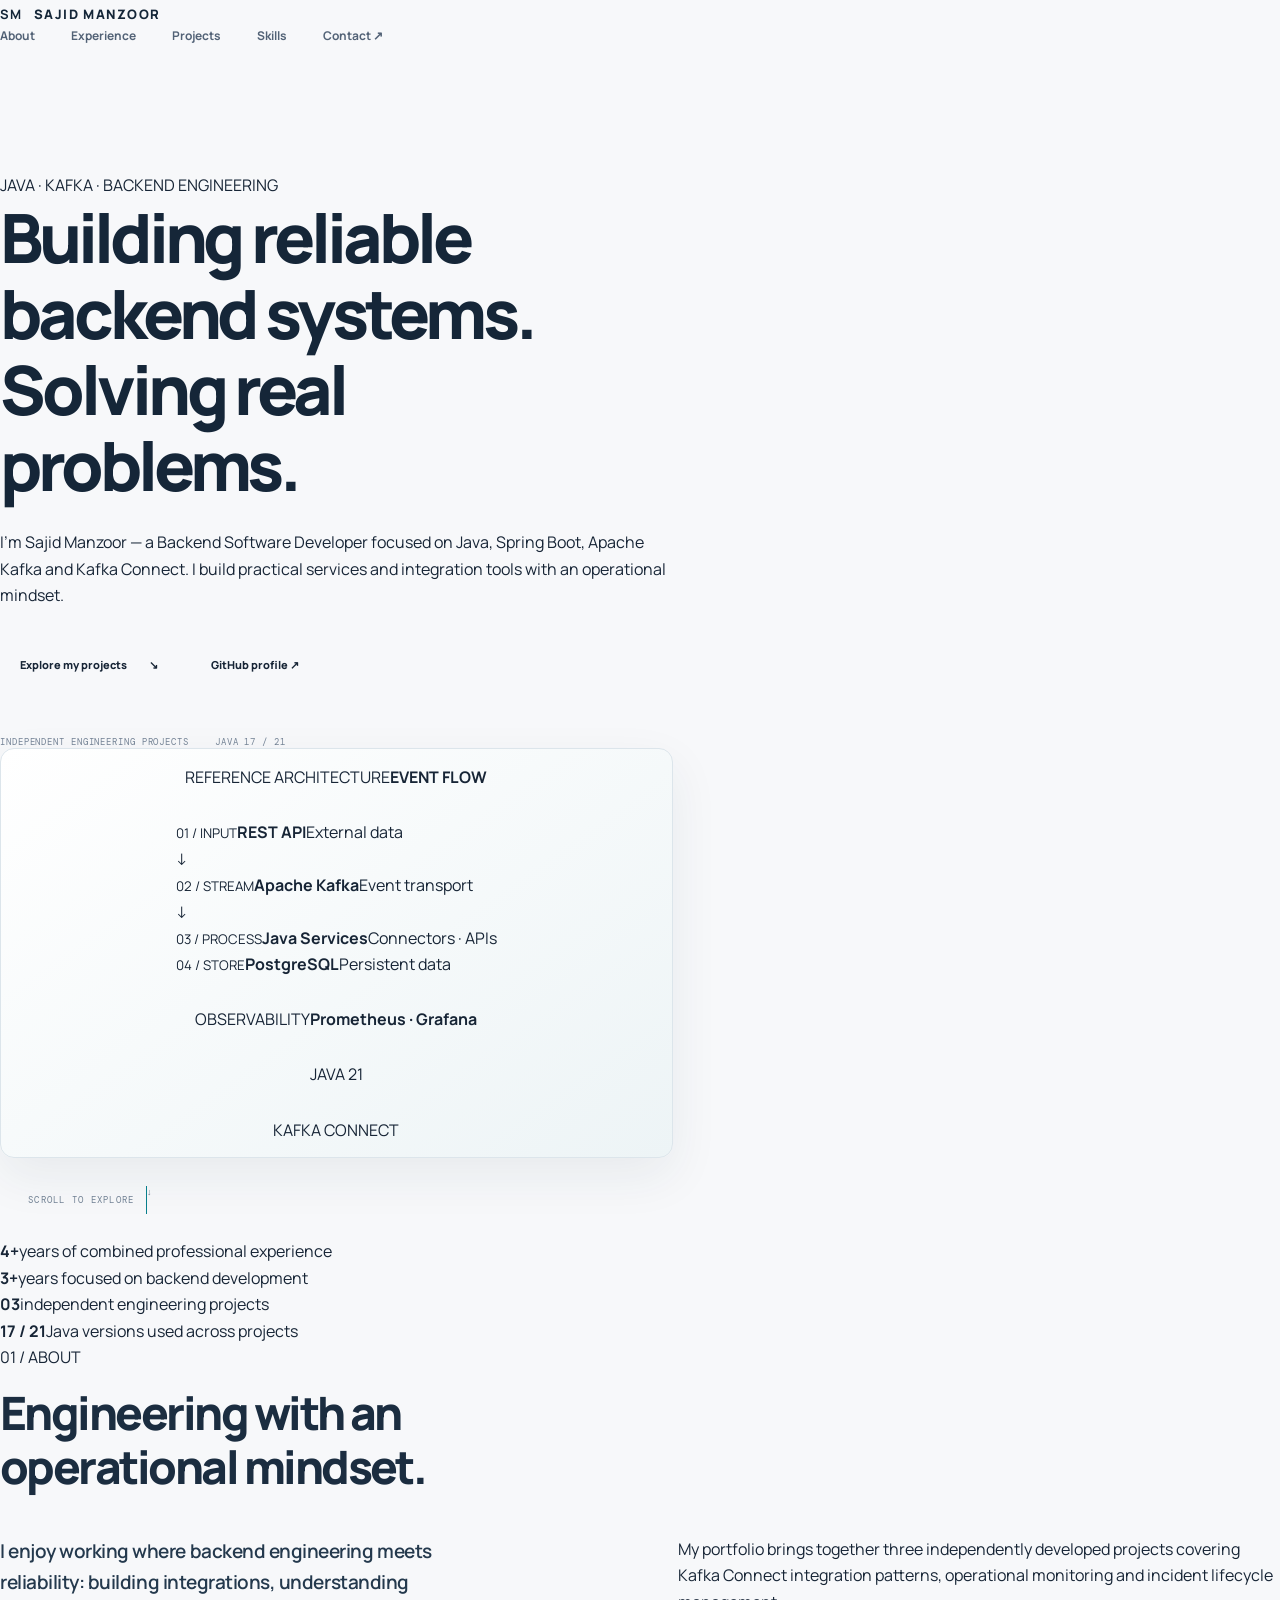
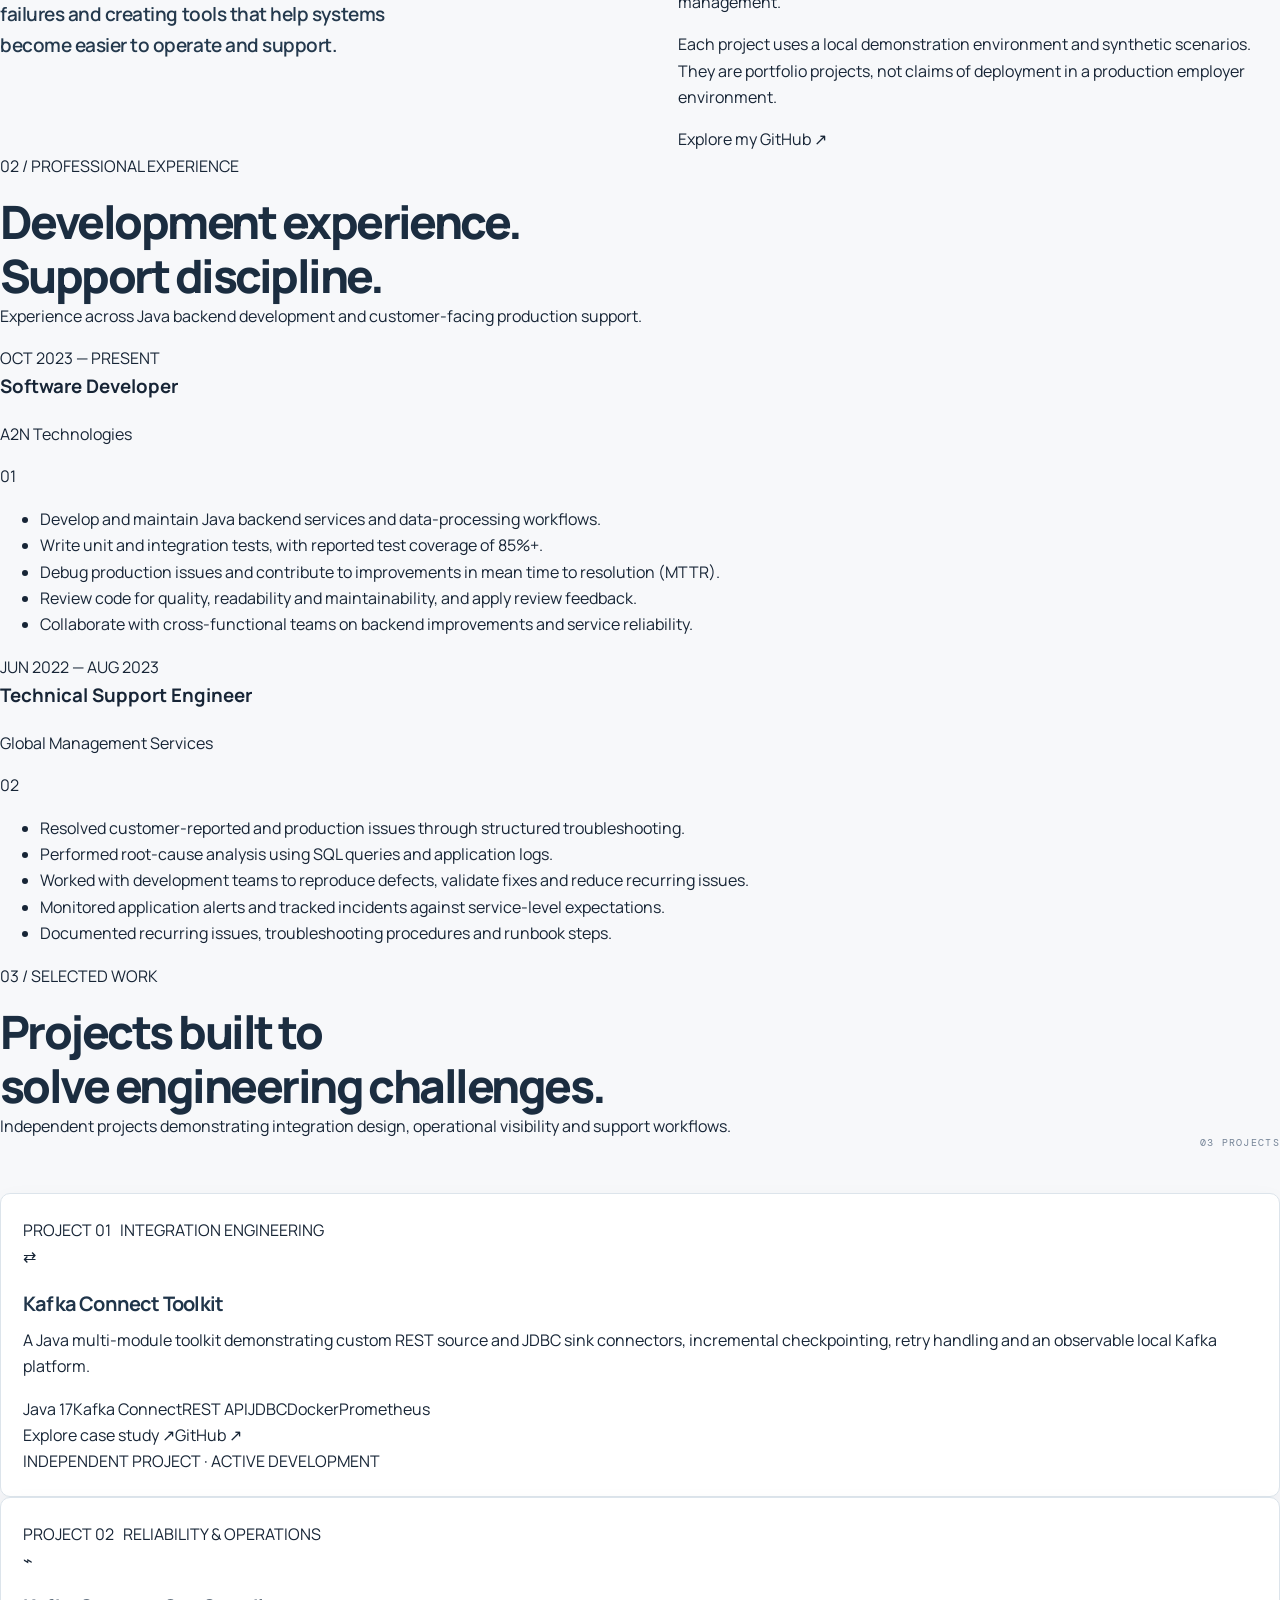
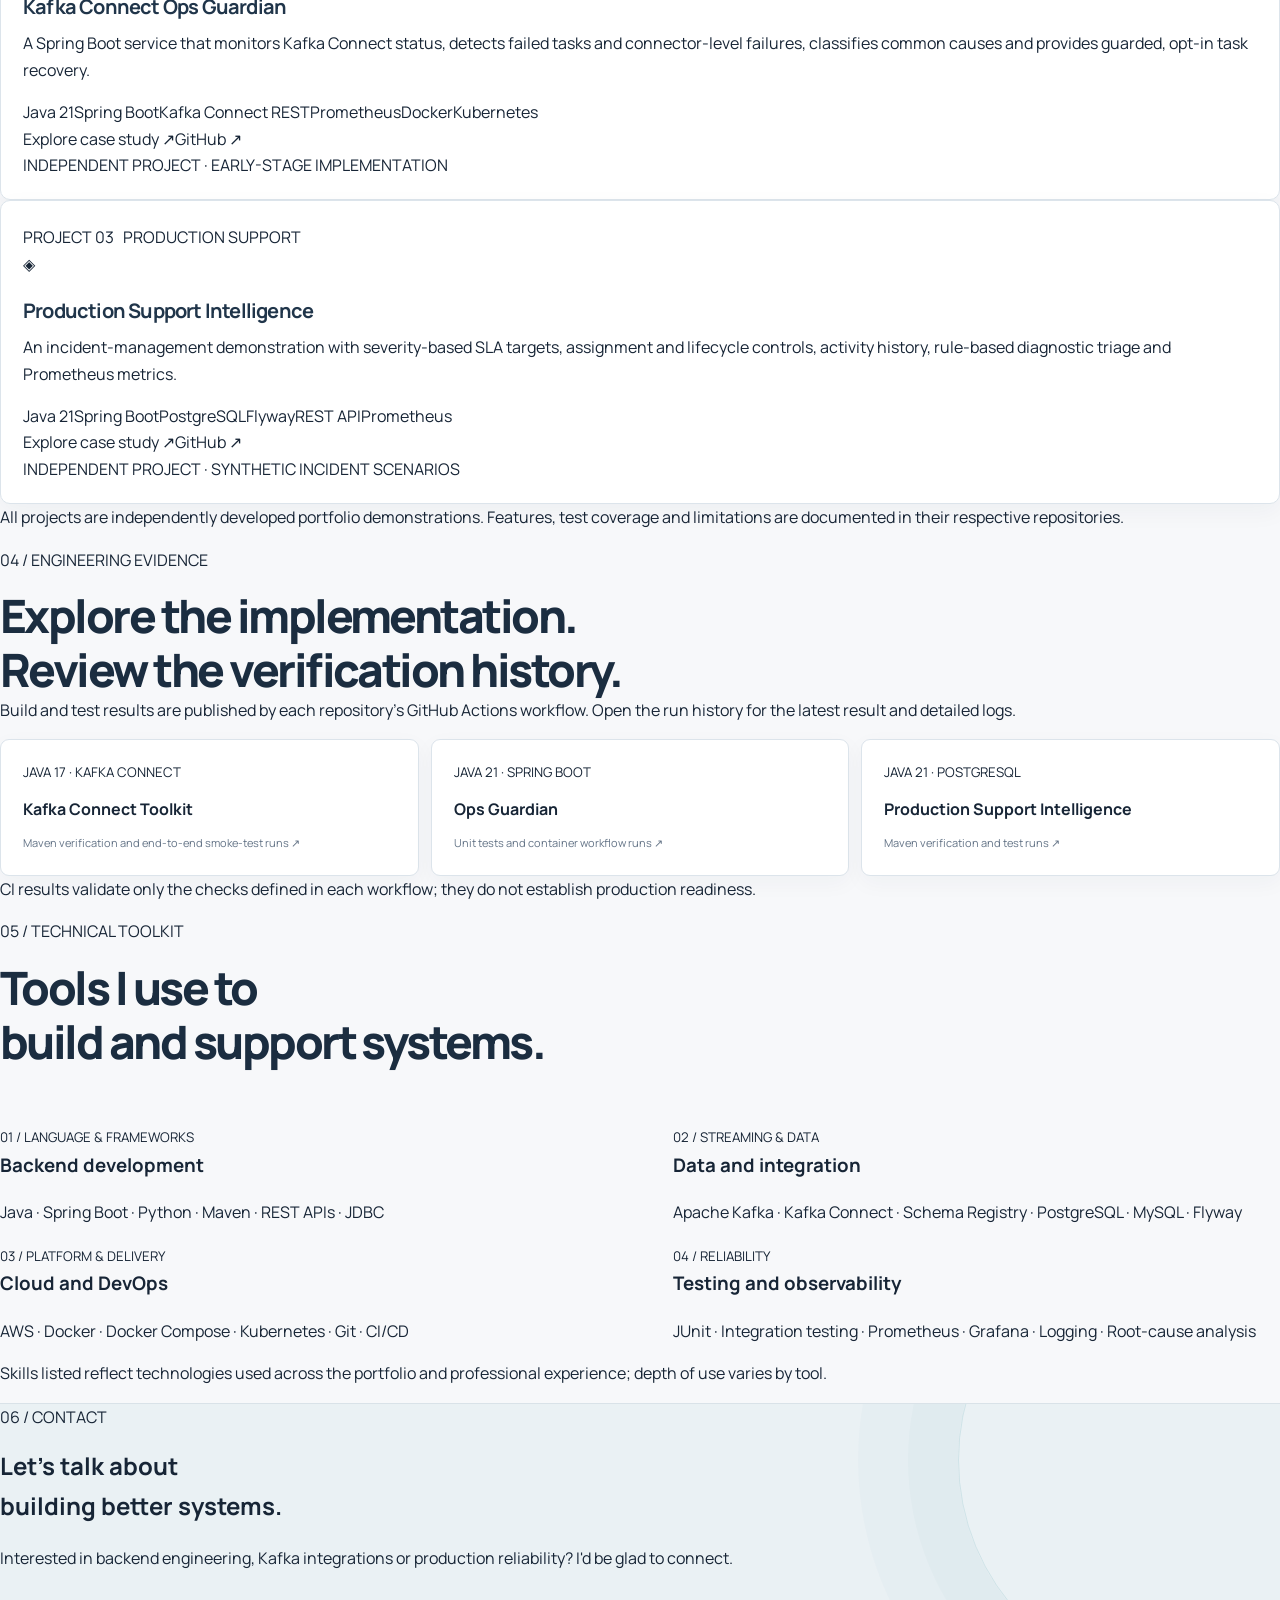
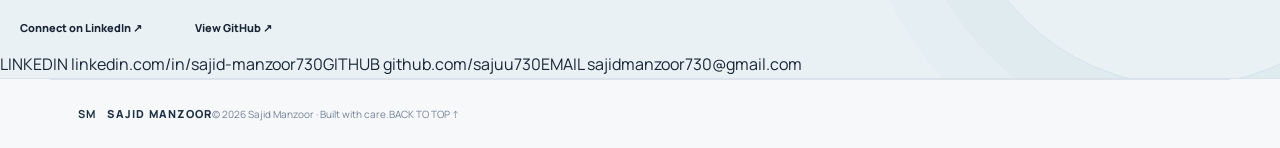
==== commit bcb1d00c: "Redesign portfolio homepage with dark engineering case-study theme" ====
--- a/index.html
+++ b/index.html
@@ -1,152 +1,116 @@
 <!doctype html>
 <html lang="en">
 <head>
-  <meta charset="utf-8">
-  <meta name="viewport" content="width=device-width, initial-scale=1">
-  <meta name="theme-color" content="#0b1020">
-  <meta name="description" content="Sajid Manzoor — Backend Software Developer focused on Java, Spring Boot, Apache Kafka, Kafka Connect and production reliability."><meta property="og:title" content="Sajid Manzoor | Engineering Portfolio"><meta property="og:description" content="Backend, Kafka integration and production support engineering projects."><meta property="og:type" content="website"><link rel="icon" type="image/svg+xml" href="favicon.svg">
-  <title>Sajid Manzoor | Backend Software Developer</title>
-  <link rel="preconnect" href="https://fonts.googleapis.com">
-  <link rel="preconnect" href="https://fonts.gstatic.com" crossorigin>
-  <link href="https://fonts.googleapis.com/css2?family=DM+Mono:wght@400;500&family=Manrope:wght@400;500;600;700;800&display=swap" rel="stylesheet">
-  <link rel="stylesheet" href="styles.css">
+<meta charset="utf-8">
+<meta name="viewport" content="width=device-width,initial-scale=1">
+<meta name="theme-color" content="#060914">
+<meta name="description" content="Sajid Manzoor — Backend Software Developer focused on Java, Spring Boot, Apache Kafka, Kafka Connect and production reliability.">
+<link rel="canonical" href="https://sajuu730.github.io/sajuu_portfolio/">
+<meta property="og:type" content="website">
+<meta property="og:title" content="Sajid Manzoor | Backend Software Developer">
+<meta property="og:description" content="Java backend development, Kafka integrations and production reliability projects.">
+<meta property="og:url" content="https://sajuu730.github.io/sajuu_portfolio/">
+<link rel="icon" type="image/svg+xml" href="favicon.svg">
+<link rel="preconnect" href="https://fonts.googleapis.com">
+<link rel="preconnect" href="https://fonts.gstatic.com" crossorigin>
+<link href="https://fonts.googleapis.com/css2?family=DM+Mono:wght@400;500&family=Manrope:wght@400;500;600;700;800&display=swap" rel="stylesheet">
+<link rel="stylesheet" href="styles.css">
+<title>Sajid Manzoor | Backend Software Developer</title>
 </head>
 <body>
-  <div class="ambient ambient-one" aria-hidden="true"></div>
-  <div class="ambient ambient-two" aria-hidden="true"></div>
-  <header class="site-header">
-    <a class="brand" href="#home" aria-label="Sajid Manzoor home"><span class="brand-mark">SM</span><span>SAJID<span class="brand-dot">.</span></span></a>
+<div class="scroll-progress" id="scrollProgress"></div>
+<nav class="site-nav" id="siteNav" aria-label="Primary navigation">
+  <div class="wrap nav-inner">
+    <a class="brand" href="#home"><b>SM</b><span>SAJID MANZOOR</span></a>
     <button class="menu-toggle" aria-label="Toggle navigation" aria-expanded="false"><span></span><span></span></button>
-    <nav class="nav-links" aria-label="Main navigation">
-      <a href="#about">About</a><a href="#experience">Experience</a><a href="#work">Projects</a><a href="#evidence">Evidence</a><a href="#skills">Skills</a><a href="#contact" class="nav-contact">Contact <span>↗</span></a>
-    </nav>
-  </header>
-
-  <main>
-    <section class="hero section-wrap" id="home">
-      <div class="hero-copy">
-        <p class="eyebrow"><span class="status-dot"></span> JAVA · KAFKA · PRODUCTION SUPPORT</p>
-        <h1>Building reliable<br><span class="gradient-text">systems.</span><br>Solving real problems.</h1>
-        <p class="hero-description">I'm Sajid Manzoor — an engineer focused on backend development, Kafka integrations and production support workflows. I build practical tools that make systems easier to operate, observe and recover.</p>
-        <div class="hero-actions">
-          <a class="button button-primary" href="#work">Explore my work <span>↘</span></a>
-          <a class="button button-quiet" href="https://github.com/sajuu730" target="_blank" rel="noreferrer">GitHub profile <span>↗</span></a>
-        </div>
-        <div class="hero-meta"><span>INDEPENDENT ENGINEERING PROJECTS</span><span class="meta-line"></span><span>JAVA 17 / 21</span></div>
+    <div class="nav-links">
+      <a href="#about">About</a><a href="#experience">Experience</a><a href="#work">Projects</a><a href="#skills">Skills</a><a class="nav-cta" href="#contact">Contact ↗</a>
+    </div>
+  </div>
+</nav>
+<header class="hero" id="home">
+  <div class="aurora aurora-one"></div><div class="aurora aurora-two"></div>
+  <div class="wrap hero-grid">
+    <div class="hero-copy">
+      <div class="availability"><i></i> JAVA · KAFKA · BACKEND ENGINEERING</div>
+      <h1>Building reliable<br><span class="accent">backend systems.</span><br>Solving real problems.</h1>
+      <p class="hero-lead">I'm Sajid Manzoor — a Backend Software Developer focused on Java, Spring Boot, Apache Kafka and Kafka Connect. I build practical services and integration tools with an operational mindset.</p>
+      <div class="hero-actions">
+        <a class="button primary" href="#work">Explore my projects <span>↘</span></a>
+        <a class="button secondary" href="https://github.com/sajuu730" target="_blank" rel="noopener">GitHub profile ↗</a>
       </div>
-      <div class="hero-visual" aria-label="Abstract illustration of connected software services">
-        <div class="visual-orbit orbit-a"></div><div class="visual-orbit orbit-b"></div>
-        <div class="visual-core"><span class="core-symbol">⌘</span><span class="core-label">ENGINEERING<br>IN PRACTICE</span></div>
-        <div class="float-card card-kafka"><span class="mini-icon">K</span><span><b>Kafka</b><small>Event streaming</small></span><i>●</i></div>
-        <div class="float-card card-java"><span class="mini-icon java-icon">J</span><span><b>Java</b><small>Backend systems</small></span><i>●</i></div>
-        <div class="float-card card-ops"><span class="mini-icon ops-icon">⌁</span><span><b>Operations</b><small>Incident response</small></span><i>●</i></div>
-        <div class="visual-caption">FROM CODE TO OPERATIONS <span>✳</span></div>
+      <div class="hero-meta"><span>INDEPENDENT ENGINEERING PROJECTS</span><i></i><span>JAVA 17 / 21</span></div>
+    </div>
+    <div class="hero-visual" aria-label="Illustration of a backend event-processing architecture">
+      <div class="visual-head"><span>REFERENCE ARCHITECTURE</span><b>EVENT FLOW</b></div>
+      <div class="architecture-flow">
+        <div class="flow-node"><small>01 / INPUT</small><b>REST API</b><span>External data</span></div>
+        <div class="flow-connector">↓</div>
+        <div class="flow-node active"><small>02 / STREAM</small><b>Apache Kafka</b><span>Event transport</span></div>
+        <div class="flow-connector">↓</div>
+        <div class="flow-split"><div class="flow-node"><small>03 / PROCESS</small><b>Java Services</b><span>Connectors · APIs</span></div><div class="flow-node"><small>04 / STORE</small><b>PostgreSQL</b><span>Persistent data</span></div></div>
       </div>
-      <a class="scroll-cue" href="#about"><span></span> SCROLL TO EXPLORE</a>
-    </section>
-
-    <section class="section-wrap about-section" id="about">
-      <div class="section-heading"><p class="eyebrow">01 / ABOUT</p><h2>Engineering with an<br><span class="muted-heading">operational mindset.</span></h2></div>
-      <div class="about-grid">
-        <p class="about-lead">I enjoy working where software engineering meets reliability: building integrations, understanding failures and creating tools that help teams respond with clarity.</p>
-        <div class="about-detail"><p>My portfolio brings together three independently developed projects covering Kafka Connect integration patterns, operational monitoring and incident lifecycle management.</p><p>Each project uses a local demonstration environment and synthetic scenarios. They are portfolio work, not claims of deployment in a production employer environment.</p><a class="text-link" href="https://github.com/sajuu730" target="_blank" rel="noreferrer">Explore my GitHub <span>↗</span></a></div>
-      </div>
-    </section>
-
-    
-    <section class="experience-section section-wrap" id="experience">
-      <div class="section-heading"><p class="eyebrow">02 / PROFESSIONAL EXPERIENCE</p><h2>Support experience.<br><span class="muted-heading">Engineering discipline.</span></h2></div>
-      <article class="experience-card">
-        <div class="experience-head"><div><h3>Software Developer</h3><p class="experience-company">A2N Technologies</p></div><span class="experience-dates">OCT 2023 — PRESENT</span></div>
-        <p class="experience-summary">Developing Java-based backend services and data-processing workflows, with a focus on testing, troubleshooting and service reliability.</p>
-        <div class="experience-impact"><strong>100K+</strong><span>events handled daily by systems in the stated work context</span></div>
-        <ul class="experience-points">
-          <li>Develop and maintain Java backend services and data-processing workflows.</li>
-          <li>Participate in code reviews, assess readability and maintainability, and incorporate review feedback.</li>
-          <li>Write unit and integration tests, with reported test coverage of 85%+.</li>
-          <li>Debug production issues and contribute to improvements in mean time to resolution (MTTR).</li>
-          <li>Collaborate with cross-functional teams on backend improvements and service reliability.</li>
-        </ul>
-      </article>
-      <article class="experience-card">
-        <div class="experience-head"><div><h3>Technical Support Engineer</h3><p class="experience-company">Global Management Services</p></div><span class="experience-dates">JUN 2022 — AUG 2023</span></div>
-        <p class="experience-summary">Supported customer-facing and production applications through structured troubleshooting, clear communication and close collaboration with backend engineering teams.</p>
-        <div class="experience-impact"><strong>40+</strong><span>customer-reported and production issues resolved per month</span></div>
-        <ul class="experience-points">
-          <li>Investigated reported issues using SQL queries, application-log analysis and systematic root-cause troubleshooting.</li>
-          <li>Partnered with backend developers to reproduce bugs, document root-cause analysis (RCA), validate fixes and monitor outcomes.</li>
-          <li>Monitored alerting dashboards and tracked issues against service-level expectations.</li>
-          <li>Communicated technical findings and resolution progress clearly to customers and stakeholders.</li>
-        </ul>
-        <p class="experience-note">Professional experience shown separately from the independent portfolio projects below.</p>
-      </article>
-    </section>
-
-    <section class="projects-section" id="work">
-      <div class="section-wrap">
-        <div class="section-heading heading-row"><div><p class="eyebrow">03 / SELECTED WORK</p><h2>Projects built to<br><span class="muted-heading">solve operational challenges.</span></h2></div><span class="section-count">03 PROJECTS</span></div>
-        <div class="project-list">
-          <article class="project-card">
-            <div class="project-top"><span class="project-index">01</span><span class="project-type">INTEGRATION ENGINEERING</span><span class="project-arrow">↗</span></div>
-            <h3><a class="project-title-link" href="projects/kafka-connect-toolkit.html">Kafka Connect Toolkit <span>↗</span></a></h3>
-            <p class="project-summary">A Java multi-module toolkit demonstrating custom REST source and JDBC sink connectors, incremental checkpointing, retry handling and an observable local Kafka platform.</p>
-            <div class="tag-list"><span>Java 17</span><span>Kafka Connect</span><span>REST API</span><span>JDBC</span><span>Docker</span><span>Prometheus</span></div>
-            <div class="project-bottom"><span class="project-note">Independent portfolio project · Active development</span><a class="case-study-link" href="projects/kafka-connect-toolkit.html">Explore case study ↗</a><a href="https://github.com/sajuu730/kafka-connect-toolkit" target="_blank" rel="noreferrer">View repository <span>↗</span></a></div>
-          </article>
-          <article class="project-card">
-            <div class="project-top"><span class="project-index">02</span><span class="project-type">RELIABILITY & OPERATIONS</span><span class="project-arrow">↗</span></div>
-            <h3><a class="project-title-link" href="projects/kafka-connect-ops-guardian.html">Kafka Connect Ops Guardian <span>↗</span></a></h3>
-            <p class="project-summary">A Spring Boot service that monitors Kafka Connect status, detects failed tasks and connector-level failures, classifies common causes and provides guarded, opt-in task recovery.</p>
-            <div class="tag-list"><span>Java 21</span><span>Spring Boot</span><span>Kafka Connect REST</span><span>Micrometer</span><span>Prometheus</span><span>Docker</span></div>
-            <div class="project-bottom"><span class="project-note">Independent portfolio project · Early-stage implementation</span><a class="case-study-link" href="projects/kafka-connect-ops-guardian.html">Explore case study ↗</a><a href="https://github.com/sajuu730/kafka-connect-ops-guardian" target="_blank" rel="noreferrer">View repository <span>↗</span></a></div>
-          </article>
-          <article class="project-card">
-            <div class="project-top"><span class="project-index">03</span><span class="project-type">PRODUCTION SUPPORT</span><span class="project-arrow">↗</span></div>
-            <h3><a class="project-title-link" href="projects/production-support-intelligence.html">Production Support Intelligence <span>↗</span></a></h3>
-            <p class="project-summary">An incident management demonstration with severity-based SLA targets, assignment and lifecycle controls, activity history, rule-based diagnostic triage and Prometheus metrics.</p>
-            <div class="tag-list"><span>Java 21</span><span>Spring Boot</span><span>PostgreSQL</span><span>Flyway</span><span>REST API</span><span>Prometheus</span></div>
-            <div class="project-bottom"><span class="project-note">Independent portfolio project · Synthetic incident scenarios</span><a class="case-study-link" href="projects/production-support-intelligence.html">Explore case study ↗</a><a href="https://github.com/sajuu730/production-support-intelligence" target="_blank" rel="noreferrer">View repository <span>↗</span></a></div>
-          </article>
-        </div>
-        <p class="project-disclaimer">All projects are independently developed portfolio demonstrations. Features and limitations are documented in their respective repositories.</p>
-      </div>
-    </section>
-
-    
-    <section class="section-wrap evidence-section" id="evidence">
-      <div class="section-heading"><p class="eyebrow">04 / ENGINEERING EVIDENCE</p><h2>Explore the implementation.<br><span class="muted-heading">Check the verification history.</span></h2></div>
-      <p class="evidence-intro">Build and test results are published by each repository's GitHub Actions workflow. Open the run history for the latest result and detailed logs.</p>
-      <div class="evidence-grid">
-        <a class="evidence-card" href="https://github.com/sajuu730/kafka-connect-toolkit/actions" target="_blank" rel="noreferrer"><span class="evidence-label">JAVA 17 · KAFKA CONNECT</span><strong>Kafka Connect Toolkit</strong><span>View Maven verification and end-to-end smoke-test runs ↗</span></a>
-        <a class="evidence-card" href="https://github.com/sajuu730/kafka-connect-ops-guardian/actions" target="_blank" rel="noreferrer"><span class="evidence-label">JAVA 21 · SPRING BOOT</span><strong>Ops Guardian</strong><span>View unit tests and container workflow runs ↗</span></a>
-        <a class="evidence-card" href="https://github.com/sajuu730/production-support-intelligence/actions" target="_blank" rel="noreferrer"><span class="evidence-label">JAVA 21 · POSTGRESQL</span><strong>Production Support Intelligence</strong><span>View Maven verification and test runs ↗</span></a>
-      </div>
-      <p class="evidence-footnote">CI results validate only the checks defined in each workflow; they do not establish production readiness.</p>
-    </section>
-
-    <section class="section-wrap skills-section" id="skills">
-      <div class="section-heading"><p class="eyebrow">05 / TOOLKIT</p><h2>Tools I use to<br><span class="muted-heading">build and support systems.</span></h2></div>
-      <div class="skills-grid">
-        <div class="skill-group"><span class="skill-number">01</span><h3>Backend development</h3><p>Java · Spring Boot · Maven · REST APIs · JUnit</p></div>
-        <div class="skill-group"><span class="skill-number">02</span><h3>Data & integration</h3><p>Apache Kafka · Kafka Connect · JDBC · PostgreSQL · MySQL</p></div>
-        <div class="skill-group"><span class="skill-number">03</span><h3>Operations & observability</h3><p>Docker · Docker Compose · Prometheus · Grafana · Actuator</p></div>
-        <div class="skill-group"><span class="skill-number">04</span><h3>Engineering workflow</h3><p>Git · GitHub Actions · CI · API troubleshooting · Technical documentation</p></div>
-      </div>
-      <p class="skills-footnote">Skills listed reflect technologies used in the portfolio projects; proficiency and production exposure vary by tool.</p>
-    </section>
-
-    <section class="contact-section" id="contact">
-      <div class="section-wrap contact-inner">
-        <p class="eyebrow">06 / CONTACT</p>
-        <h2>Let's talk about<br><span class="gradient-text">building better systems.</span></h2>
-        <p class="contact-copy">Interested in backend engineering, Kafka integrations or production support? I'd be glad to connect.</p>
-        <div class="contact-actions"><a class="button button-primary" href="https://www.linkedin.com/in/sajid-manzoor730/" target="_blank" rel="noreferrer">Connect on LinkedIn <span>↗</span></a><a class="button button-quiet" href="https://github.com/sajuu730" target="_blank" rel="noreferrer">View GitHub <span>↗</span></a></div>
-        <div class="contact-handle"><span>LINKEDIN</span><a href="https://www.linkedin.com/in/sajid-manzoor730/" target="_blank" rel="noreferrer">linkedin.com/in/sajid-manzoor730</a></div><div class="contact-handle"><span>GITHUB</span><a href="https://github.com/sajuu730" target="_blank" rel="noreferrer">github.com/sajuu730</a></div>
-      </div>
-    </section>
-  </main>
-
-  <footer class="site-footer"><a class="brand" href="#home"><span class="brand-mark">SM</span><span>SAJID<span class="brand-dot">.</span></span></a><span>© <span id="year"></span> Sajid Manzoor · Built with care.</span><a href="#home">BACK TO TOP ↑</a></footer>
-  <script src="script.js"></script>
-</body>
-</html>+      <div class="visual-foot"><span><i></i> OBSERVABILITY</span><b>Prometheus · Grafana</b></div>
+      <div class="float-chip chip-java">JAVA 21</div><div class="float-chip chip-kafka">KAFKA CONNECT</div>
+    </div>
+  </div>
+  <a class="scroll-cue" href="#about">SCROLL TO EXPLORE <span>↓</span></a>
+</header>
+<div class="stats-band"><div class="wrap stats-grid">
+  <div><strong>4+</strong><span>years of combined professional experience</span></div>
+  <div><strong>3+</strong><span>years focused on backend development</span></div>
+  <div><strong>03</strong><span>independent engineering projects</span></div>
+  <div><strong>17 / 21</strong><span>Java versions used across projects</span></div>
+</div></div>
+<main>
+<section class="section wrap" id="about">
+  <div class="section-heading"><p class="kicker">01 / ABOUT</p><h2>Engineering with an<br><span class="muted">operational mindset.</span></h2></div>
+  <div class="about-grid">
+    <p class="about-lead">I enjoy working where backend engineering meets reliability: building integrations, understanding failures and creating tools that help systems become easier to operate and support.</p>
+    <div class="about-copy"><p>My portfolio brings together three independently developed projects covering Kafka Connect integration patterns, operational monitoring and incident lifecycle management.</p><p>Each project uses a local demonstration environment and synthetic scenarios. They are portfolio projects, not claims of deployment in a production employer environment.</p><a class="inline-link" href="https://github.com/sajuu730" target="_blank" rel="noopener">Explore my GitHub ↗</a></div>
+  </div>
+</section>
+<section class="section section-alt" id="experience"><div class="wrap">
+  <div class="section-heading"><p class="kicker">02 / PROFESSIONAL EXPERIENCE</p><h2>Development experience.<br><span class="muted">Support discipline.</span></h2><p class="section-intro">Experience across Java backend development and customer-facing production support.</p></div>
+  <div class="timeline">
+    <article class="timeline-item"><div class="timeline-date">OCT 2023 — PRESENT</div><div class="timeline-card"><div class="timeline-title"><div><h3>Software Developer</h3><p>A2N Technologies</p></div><span class="role-index">01</span></div><ul><li>Develop and maintain Java backend services and data-processing workflows.</li><li>Write unit and integration tests, with reported test coverage of 85%+.</li><li>Debug production issues and contribute to improvements in mean time to resolution (MTTR).</li><li>Review code for quality, readability and maintainability, and apply review feedback.</li><li>Collaborate with cross-functional teams on backend improvements and service reliability.</li></ul></div></article>
+    <article class="timeline-item"><div class="timeline-date">JUN 2022 — AUG 2023</div><div class="timeline-card"><div class="timeline-title"><div><h3>Technical Support Engineer</h3><p>Global Management Services</p></div><span class="role-index">02</span></div><ul><li>Resolved customer-reported and production issues through structured troubleshooting.</li><li>Performed root-cause analysis using SQL queries and application logs.</li><li>Worked with development teams to reproduce defects, validate fixes and reduce recurring issues.</li><li>Monitored application alerts and tracked incidents against service-level expectations.</li><li>Documented recurring issues, troubleshooting procedures and runbook steps.</li></ul></div></article>
+  </div>
+</div></section>
+<section class="section" id="work"><div class="wrap">
+  <div class="section-heading heading-row"><div><p class="kicker">03 / SELECTED WORK</p><h2>Projects built to<br><span class="muted">solve engineering challenges.</span></h2><p class="section-intro">Independent projects demonstrating integration design, operational visibility and support workflows.</p></div><span class="section-count">03 PROJECTS</span></div>
+  <div class="project-grid">
+    <article class="project-card"><div class="project-top"><span>PROJECT 01</span><span>INTEGRATION ENGINEERING</span></div><div class="project-icon">⇄</div><h3>Kafka Connect Toolkit</h3><p>A Java multi-module toolkit demonstrating custom REST source and JDBC sink connectors, incremental checkpointing, retry handling and an observable local Kafka platform.</p><div class="tags"><span>Java 17</span><span>Kafka Connect</span><span>REST API</span><span>JDBC</span><span>Docker</span><span>Prometheus</span></div><div class="project-links"><a href="projects/kafka-connect-toolkit.html">Explore case study ↗</a><a href="https://github.com/sajuu730/kafka-connect-toolkit" target="_blank" rel="noopener">GitHub ↗</a></div><div class="project-status">INDEPENDENT PROJECT · ACTIVE DEVELOPMENT</div></article>
+    <article class="project-card"><div class="project-top"><span>PROJECT 02</span><span>RELIABILITY & OPERATIONS</span></div><div class="project-icon">⌁</div><h3>Kafka Connect Ops Guardian</h3><p>A Spring Boot service that monitors Kafka Connect status, detects failed tasks and connector-level failures, classifies common causes and provides guarded, opt-in task recovery.</p><div class="tags"><span>Java 21</span><span>Spring Boot</span><span>Kafka Connect REST</span><span>Prometheus</span><span>Docker</span><span>Kubernetes</span></div><div class="project-links"><a href="projects/kafka-connect-ops-guardian.html">Explore case study ↗</a><a href="https://github.com/sajuu730/kafka-connect-ops-guardian" target="_blank" rel="noopener">GitHub ↗</a></div><div class="project-status">INDEPENDENT PROJECT · EARLY-STAGE IMPLEMENTATION</div></article>
+    <article class="project-card"><div class="project-top"><span>PROJECT 03</span><span>PRODUCTION SUPPORT</span></div><div class="project-icon">◈</div><h3>Production Support Intelligence</h3><p>An incident-management demonstration with severity-based SLA targets, assignment and lifecycle controls, activity history, rule-based diagnostic triage and Prometheus metrics.</p><div class="tags"><span>Java 21</span><span>Spring Boot</span><span>PostgreSQL</span><span>Flyway</span><span>REST API</span><span>Prometheus</span></div><div class="project-links"><a href="projects/production-support-intelligence.html">Explore case study ↗</a><a href="https://github.com/sajuu730/production-support-intelligence" target="_blank" rel="noopener">GitHub ↗</a></div><div class="project-status">INDEPENDENT PROJECT · SYNTHETIC INCIDENT SCENARIOS</div></article>
+  </div>
+  <p class="disclaimer">All projects are independently developed portfolio demonstrations. Features, test coverage and limitations are documented in their respective repositories.</p>
+</div></section>
+<section class="section section-alt" id="evidence"><div class="wrap">
+  <div class="section-heading"><p class="kicker">04 / ENGINEERING EVIDENCE</p><h2>Explore the implementation.<br><span class="muted">Review the verification history.</span></h2><p class="section-intro">Build and test results are published by each repository's GitHub Actions workflow. Open the run history for the latest result and detailed logs.</p></div>
+  <div class="evidence-grid">
+    <a class="evidence-card" href="https://github.com/sajuu730/kafka-connect-toolkit/actions" target="_blank" rel="noopener"><small>JAVA 17 · KAFKA CONNECT</small><b>Kafka Connect Toolkit</b><span>Maven verification and end-to-end smoke-test runs ↗</span></a>
+    <a class="evidence-card" href="https://github.com/sajuu730/kafka-connect-ops-guardian/actions" target="_blank" rel="noopener"><small>JAVA 21 · SPRING BOOT</small><b>Ops Guardian</b><span>Unit tests and container workflow runs ↗</span></a>
+    <a class="evidence-card" href="https://github.com/sajuu730/production-support-intelligence/actions" target="_blank" rel="noopener"><small>JAVA 21 · POSTGRESQL</small><b>Production Support Intelligence</b><span>Maven verification and test runs ↗</span></a>
+  </div>
+  <p class="footnote">CI results validate only the checks defined in each workflow; they do not establish production readiness.</p>
+</div></section>
+<section class="section" id="skills"><div class="wrap">
+  <div class="section-heading"><p class="kicker">05 / TECHNICAL TOOLKIT</p><h2>Tools I use to<br><span class="muted">build and support systems.</span></h2></div>
+  <div class="skills-grid">
+    <article class="skill-card"><small>01 / LANGUAGE & FRAMEWORKS</small><h3>Backend development</h3><p>Java · Spring Boot · Python · Maven · REST APIs · JDBC</p></article>
+    <article class="skill-card"><small>02 / STREAMING & DATA</small><h3>Data and integration</h3><p>Apache Kafka · Kafka Connect · Schema Registry · PostgreSQL · MySQL · Flyway</p></article>
+    <article class="skill-card"><small>03 / PLATFORM & DELIVERY</small><h3>Cloud and DevOps</h3><p>AWS · Docker · Docker Compose · Kubernetes · Git · CI/CD</p></article>
+    <article class="skill-card"><small>04 / RELIABILITY</small><h3>Testing and observability</h3><p>JUnit · Integration testing · Prometheus · Grafana · Logging · Root-cause analysis</p></article>
+  </div>
+  <p class="footnote">Skills listed reflect technologies used across the portfolio and professional experience; depth of use varies by tool.</p>
+</div></section>
+<section class="contact-section" id="contact"><div class="wrap contact-panel">
+  <p class="kicker">06 / CONTACT</p><h2>Let's talk about<br><span>building better systems.</span></h2><p>Interested in backend engineering, Kafka integrations or production reliability? I'd be glad to connect.</p>
+  <div class="hero-actions"><a class="button primary" href="https://www.linkedin.com/in/sajid-manzoor730/" target="_blank" rel="noopener">Connect on LinkedIn ↗</a><a class="button secondary" href="https://github.com/sajuu730" target="_blank" rel="noopener">View GitHub ↗</a></div>
+  <div class="contact-details"><span>LINKEDIN <a href="https://www.linkedin.com/in/sajid-manzoor730/" target="_blank" rel="noopener">linkedin.com/in/sajid-manzoor730</a></span><span>GITHUB <a href="https://github.com/sajuu730" target="_blank" rel="noopener">github.com/sajuu730</a></span><span>EMAIL <a href="mailto:sajidmanzoor730@gmail.com">sajidmanzoor730@gmail.com</a></span></div>
+</div></section>
+</main>
+<footer class="site-footer"><div class="wrap"><a class="brand" href="#home"><b>SM</b><span>SAJID MANZOOR</span></a><span>© <span id="year"></span> Sajid Manzoor · Built with care.</span><a href="#home">BACK TO TOP ↑</a></div></footer>
+<script src="script.js"></script>
+</body></html>
--- a/styles.css
+++ b/styles.css
@@ -14,4 +14,73 @@
 .experience-section{padding-top:105px;padding-bottom:110px}.experience-card{margin-top:42px;padding:32px;border:1px solid var(--line);background:linear-gradient(140deg,rgba(20,31,53,.9),rgba(12,19,34,.85));border-radius:9px;max-width:900px}.experience-head{display:flex;justify-content:space-between;gap:20px;align-items:flex-start}.experience-head h3{font-size:21px;margin:0 0 5px}.experience-company{color:var(--cyan);font-size:13px;margin:0}.experience-dates{font:10px var(--mono);letter-spacing:.1em;color:#8999b4;white-space:nowrap}.experience-summary{color:var(--muted);font-size:13px;line-height:1.9;margin:25px 0}.experience-impact{display:flex;align-items:center;gap:14px;padding:17px 20px;background:rgba(114,226,219,.07);border-left:2px solid var(--cyan);margin-bottom:22px}.experience-impact strong{font:30px var(--mono);color:var(--cyan)}.experience-impact span{font-size:12px;color:#c3d0e3}.experience-points{padding-left:19px;color:var(--muted);font-size:12px;line-height:2.05}.experience-points li{padding-left:4px;margin:5px 0}.experience-note{font-size:10px;color:#75849e;margin:22px 0 0;padding-top:16px;border-top:1px solid var(--line)}
 @media(max-width:600px){.experience-section{padding-top:80px;padding-bottom:80px}.experience-card{padding:22px 19px}.experience-head{flex-direction:column}.experience-dates{white-space:normal}.experience-impact{align-items:flex-start}.experience-impact strong{font-size:25px}}
 
-.evidence-section{padding-top:95px;padding-bottom:105px}.evidence-intro{max-width:700px;color:var(--muted);font-size:13px;margin:25px 0}.evidence-grid{display:grid;grid-template-columns:repeat(3,1fr);gap:12px}.evidence-card{display:flex;flex-direction:column;gap:12px;padding:22px;border:1px solid var(--line);border-radius:7px;background:rgba(17,26,45,.58);transition:transform .2s,border-color .2s}.evidence-card:hover{transform:translateY(-4px);border-color:rgba(114,226,219,.45)}.evidence-label{font:9px var(--mono);letter-spacing:.12em;color:var(--cyan)}.evidence-card strong{font-size:14px}.evidence-card>span:last-child{font-size:11px;line-height:1.7;color:var(--muted)}.evidence-footnote{font-size:10px;color:#7787a0;margin-top:20px}.project-page .screenshot-card img{max-height:560px;object-fit:contain;background:#080d17}@media(max-width:800px){.evidence-grid{grid-template-columns:1fr}}+.evidence-section{padding-top:95px;padding-bottom:105px}.evidence-intro{max-width:700px;color:var(--muted);font-size:13px;margin:25px 0}.evidence-grid{display:grid;grid-template-columns:repeat(3,1fr);gap:12px}.evidence-card{display:flex;flex-direction:column;gap:12px;padding:22px;border:1px solid var(--line);border-radius:7px;background:rgba(17,26,45,.58);transition:transform .2s,border-color .2s}.evidence-card:hover{transform:translateY(-4px);border-color:rgba(114,226,219,.45)}.evidence-label{font:9px var(--mono);letter-spacing:.12em;color:var(--cyan)}.evidence-card strong{font-size:14px}.evidence-card>span:last-child{font-size:11px;line-height:1.7;color:var(--muted)}.evidence-footnote{font-size:10px;color:#7787a0;margin-top:20px}.project-page .screenshot-card img{max-height:560px;object-fit:contain;background:#080d17}@media(max-width:800px){.evidence-grid{grid-template-columns:1fr}}
+
+/* Clean editorial portfolio refresh inspired by the reference layout */
+:root{--bg:#f7f8fa;--panel:#fff;--panel2:#eef2f6;--text:#172536;--muted:#627184;--line:#dce3ea;--cyan:#087f8c;--violet:#5c6ac4;--sans:"Manrope",sans-serif;--mono:"DM Mono",monospace}
+html{scroll-padding-top:82px}
+body{background:var(--bg);color:var(--text);line-height:1.65}
+.ambient{display:none}
+.site-header{max-width:1240px;height:76px;background:rgba(247,248,250,.94);border-bottom:1px solid var(--line);position:sticky;top:0;backdrop-filter:blur(14px)}
+.brand{color:#142638;letter-spacing:.11em}.brand-mark{border-color:#b7d5d9;color:#087f8c;border-radius:8px}.brand-dot{color:#087f8c}
+.nav-links{color:#526276;font-size:12px}.nav-links a:hover,.nav-contact{color:#087f8c}
+.section-wrap{max-width:1180px}
+.hero{min-height:650px;padding-top:92px;padding-bottom:80px;grid-template-columns:1.08fr .92fr;gap:34px}
+.eyebrow{color:#087f8c;font-size:9px;letter-spacing:.15em;margin-bottom:20px}
+.status-dot{background:#169c8c;box-shadow:0 0 0 4px rgba(22,156,140,.12)}
+h1{font-size:clamp(46px,5.4vw,68px);line-height:1.12;letter-spacing:-.06em;color:#152638;max-width:650px}
+.gradient-text{background:none;color:#087f8c}
+.hero-description{color:#617184;font-size:14px;line-height:1.9;max-width:540px}
+.button{height:46px;border-radius:5px;font-size:11px}
+.button-primary{background:#087f8c;color:white}.button-primary:hover{background:#066b76}
+.button-quiet{border-color:#cbd5df;color:#203449}.button-quiet:hover{background:#edf3f5}
+.hero-meta{color:#758497;margin-top:48px}.meta-line{background:#b8c5d1}
+.hero-visual{height:410px;border:1px solid #dce5eb;border-radius:14px;background:linear-gradient(145deg,#fff,#edf4f6);box-shadow:0 18px 50px rgba(30,54,76,.07);overflow:hidden}
+.visual-orbit{border-color:rgba(8,127,140,.17)}
+.visual-core{background:radial-gradient(circle at 35% 30%,#e7f5f5,#dce9f0 70%);border-color:#8ebfc4;box-shadow:0 0 60px rgba(8,127,140,.12),inset 0 0 30px rgba(8,127,140,.06)}
+.core-symbol{color:#087f8c}.core-label{color:#4e687c}
+.float-card{background:rgba(255,255,255,.96);border-color:#dce5eb;box-shadow:0 12px 30px rgba(30,54,76,.10)}
+.float-card b{color:#21364a}.float-card small{color:#718196}.mini-icon{background:#eaf1f4;color:#087f8c}.java-icon{color:#b66b27}.ops-icon{color:#087f8c}
+.float-card i{color:#159b83}.visual-caption{color:#6e8194}
+.scroll-cue{color:#708093}
+.about-section{border-top:1px solid var(--line);padding-top:90px;padding-bottom:100px}
+.section-heading h2{color:#1b2d40;font-size:clamp(32px,4vw,46px)}
+.muted-heading{color:#758497}
+.about-grid{gap:75px;margin-top:42px}
+.about-lead{color:#24394d;font-size:19px}
+.about-detail{color:#647487;font-size:13px}
+.text-link{color:#087f8c}
+.projects-section{background:#eef2f5;border-color:#dce3ea;padding:90px 0 88px}
+.heading-row{margin-bottom:38px}.section-count{color:#758497}
+.project-list{border:0;display:grid;grid-template-columns:repeat(3,minmax(0,1fr));gap:18px;align-items:stretch}
+.project-card{background:#fff;border:1px solid #dce4eb;border-radius:10px;padding:23px 22px 21px;box-shadow:0 8px 25px rgba(32,54,75,.045);display:flex;flex-direction:column;min-width:0;transition:transform .2s,box-shadow .2s,border-color .2s}
+.project-card:hover{padding:23px 22px 21px;background:#fff;transform:translateY(-5px);border-color:#a9cbd0;box-shadow:0 16px 34px rgba(32,54,75,.09)}
+.project-top{gap:9px}.project-index{color:#087f8c}.project-type{font-size:8px;color:#77889a;letter-spacing:.09em}
+.project-arrow{color:#8292a4}
+.project-card h3{font-size:20px;line-height:1.35;color:#20354a;margin:20px 0 10px}
+.project-title-link:hover{color:#087f8c}
+.project-summary{font-size:12px;color:#647487;line-height:1.8;min-height:105px}
+.tag-list{gap:6px}.tag-list span{background:#f5f8fa;color:#53677b;border-color:#e0e7ed;font-size:8px;padding:5px 7px}
+.project-bottom{display:flex;flex-direction:column;align-items:flex-start;gap:10px;margin-top:auto;padding-top:18px;border-top:1px solid #edf0f3}
+.project-note{font-size:9px;color:#8290a0}.project-bottom a{font-size:10px;color:#087f8c!important}
+.project-disclaimer{color:#748397;font-size:10px}
+.experience-section{padding-top:90px;padding-bottom:95px}
+.experience-card{background:#fff;border:1px solid #dce4eb;border-radius:10px;box-shadow:0 8px 24px rgba(32,54,75,.04);padding:28px;max-width:930px}
+.experience-head h3{color:#1d3247}.experience-company{color:#087f8c}.experience-dates{color:#77889a}
+.experience-summary,.experience-points{color:#617184}
+.experience-impact{background:#edf7f7;border-left-color:#087f8c}.experience-impact strong{color:#087f8c}.experience-impact span{color:#435c70}
+.experience-note{color:#7b8998;border-color:#e6ebef}
+.evidence-section{padding-top:90px;padding-bottom:95px}
+.evidence-intro{color:#647487}.evidence-card{background:#fff;border-color:#dce4eb;border-radius:9px;box-shadow:0 7px 22px rgba(32,54,75,.04)}
+.evidence-card:hover{border-color:#9dc5ca}.evidence-label{color:#087f8c}.evidence-card>span:last-child{color:#647487}.evidence-footnote{color:#77879a}
+.skills-section{padding-top:90px;padding-bottom:100px}
+.skill-group{border-color:#dce3ea}.skill-number{color:#087f8c}.skill-group h3{color:#203449}.skill-group p{color:#647487}.skills-footnote{color:#77879a}
+.contact-section{background:#eaf1f4;border-color:#d9e2e8}
+.contact-section:after{border-color:rgba(8,127,140,.12);box-shadow:0 0 0 50px rgba(8,127,140,.025),0 0 0 100px rgba(8,127,140,.02)}
+.contact-inner h2{color:#1a2d40}.contact-copy{color:#647487}
+.contact-handle{color:#718196}.contact-handle a{color:#31495f}
+.site-footer{color:#718196;border-top:1px solid #dce3ea}.site-footer .brand{color:#1c3044}.site-footer>a:last-child{color:#087f8c}
+@media(max-width:900px){.project-list{grid-template-columns:repeat(2,minmax(0,1fr))}.project-card:last-child{grid-column:1/-1}.hero{gap:12px}.hero-visual{transform:scale(.96)}}
+@media(max-width:800px){.hero{grid-template-columns:1fr;padding-top:76px;min-height:auto}.hero-visual{height:390px;margin-top:28px;transform:none}.about-grid{gap:35px}.nav-links{gap:22px}}
+@media(max-width:600px){.site-header{padding:0 20px}.nav-links{background:#fff;border-color:#dce3ea;box-shadow:0 14px 25px rgba(30,54,76,.08)}.hero{padding-top:65px;padding-bottom:55px}h1{font-size:46px}.hero-visual{height:330px;margin:18px -5px 0}.about-section,.skills-section{padding-top:70px;padding-bottom:75px}.about-grid{grid-template-columns:1fr;gap:15px}.projects-section{padding:70px 0}.project-list{grid-template-columns:1fr}.project-card:last-child{grid-column:auto}.project-summary{min-height:0}.experience-section{padding-top:70px;padding-bottom:75px}.experience-card{padding:22px 18px}.experience-head{flex-direction:column}.experience-dates{white-space:normal}.evidence-grid{grid-template-columns:1fr}.contact-section{background:#eaf1f4}.contact-inner{padding-top:70px;padding-bottom:65px}.site-footer{padding:22px 20px;gap:15px;flex-wrap:wrap}.site-footer>span{order:3;width:100%}}
+@media(prefers-reduced-motion:reduce){.ambient,.visual-orbit,.float-card{animation:none!important}}
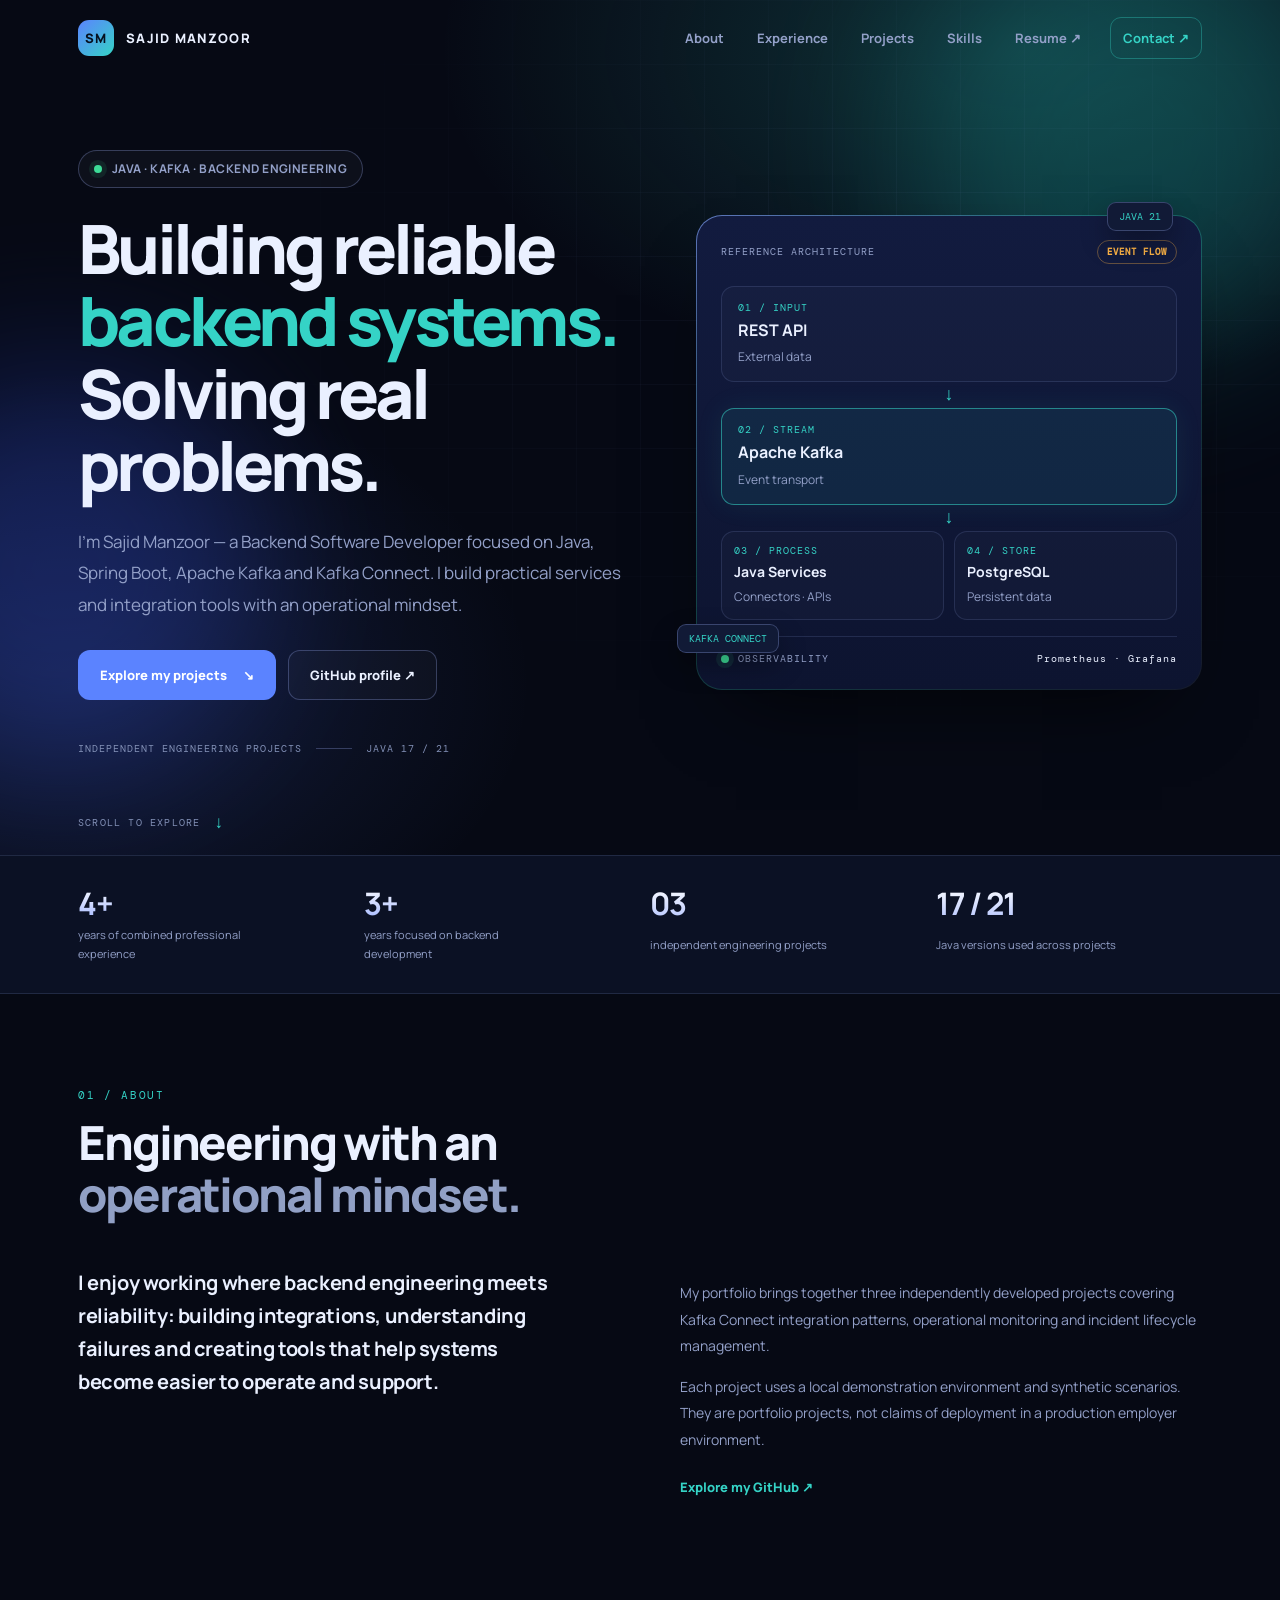
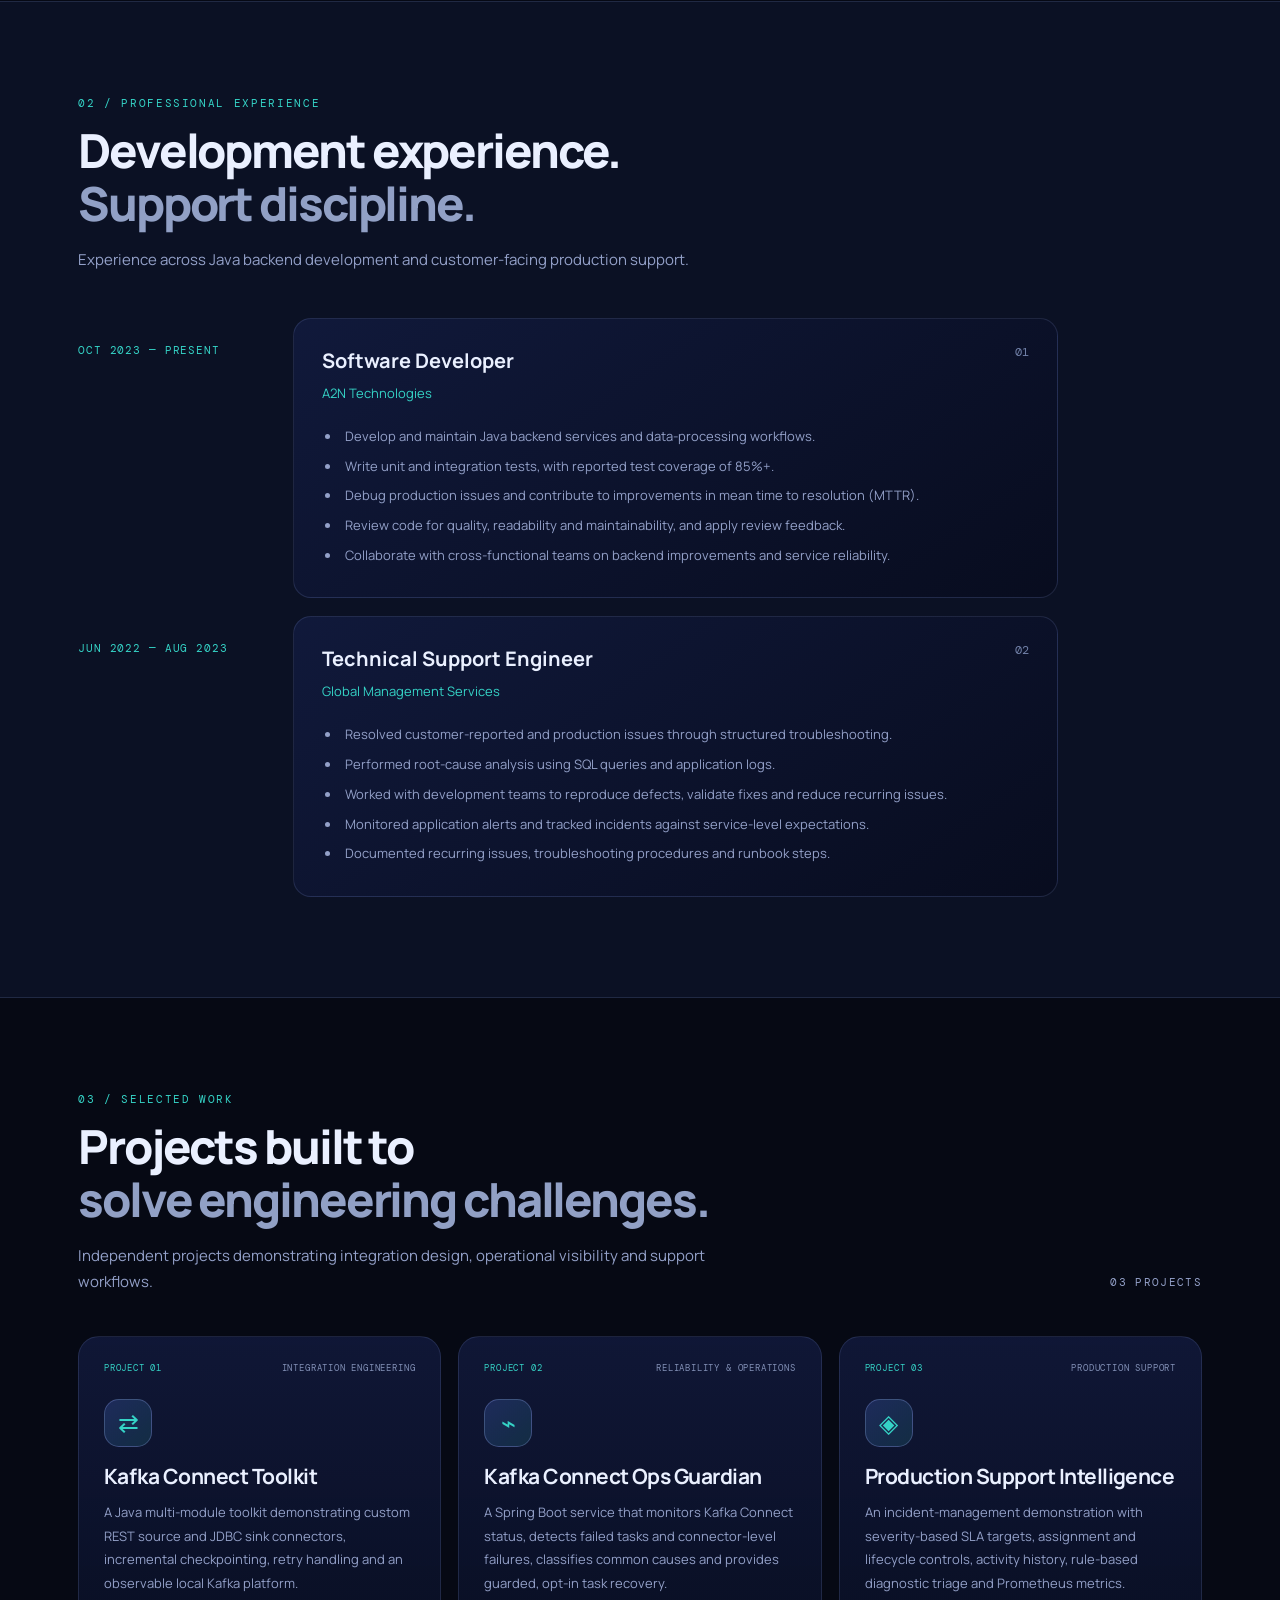
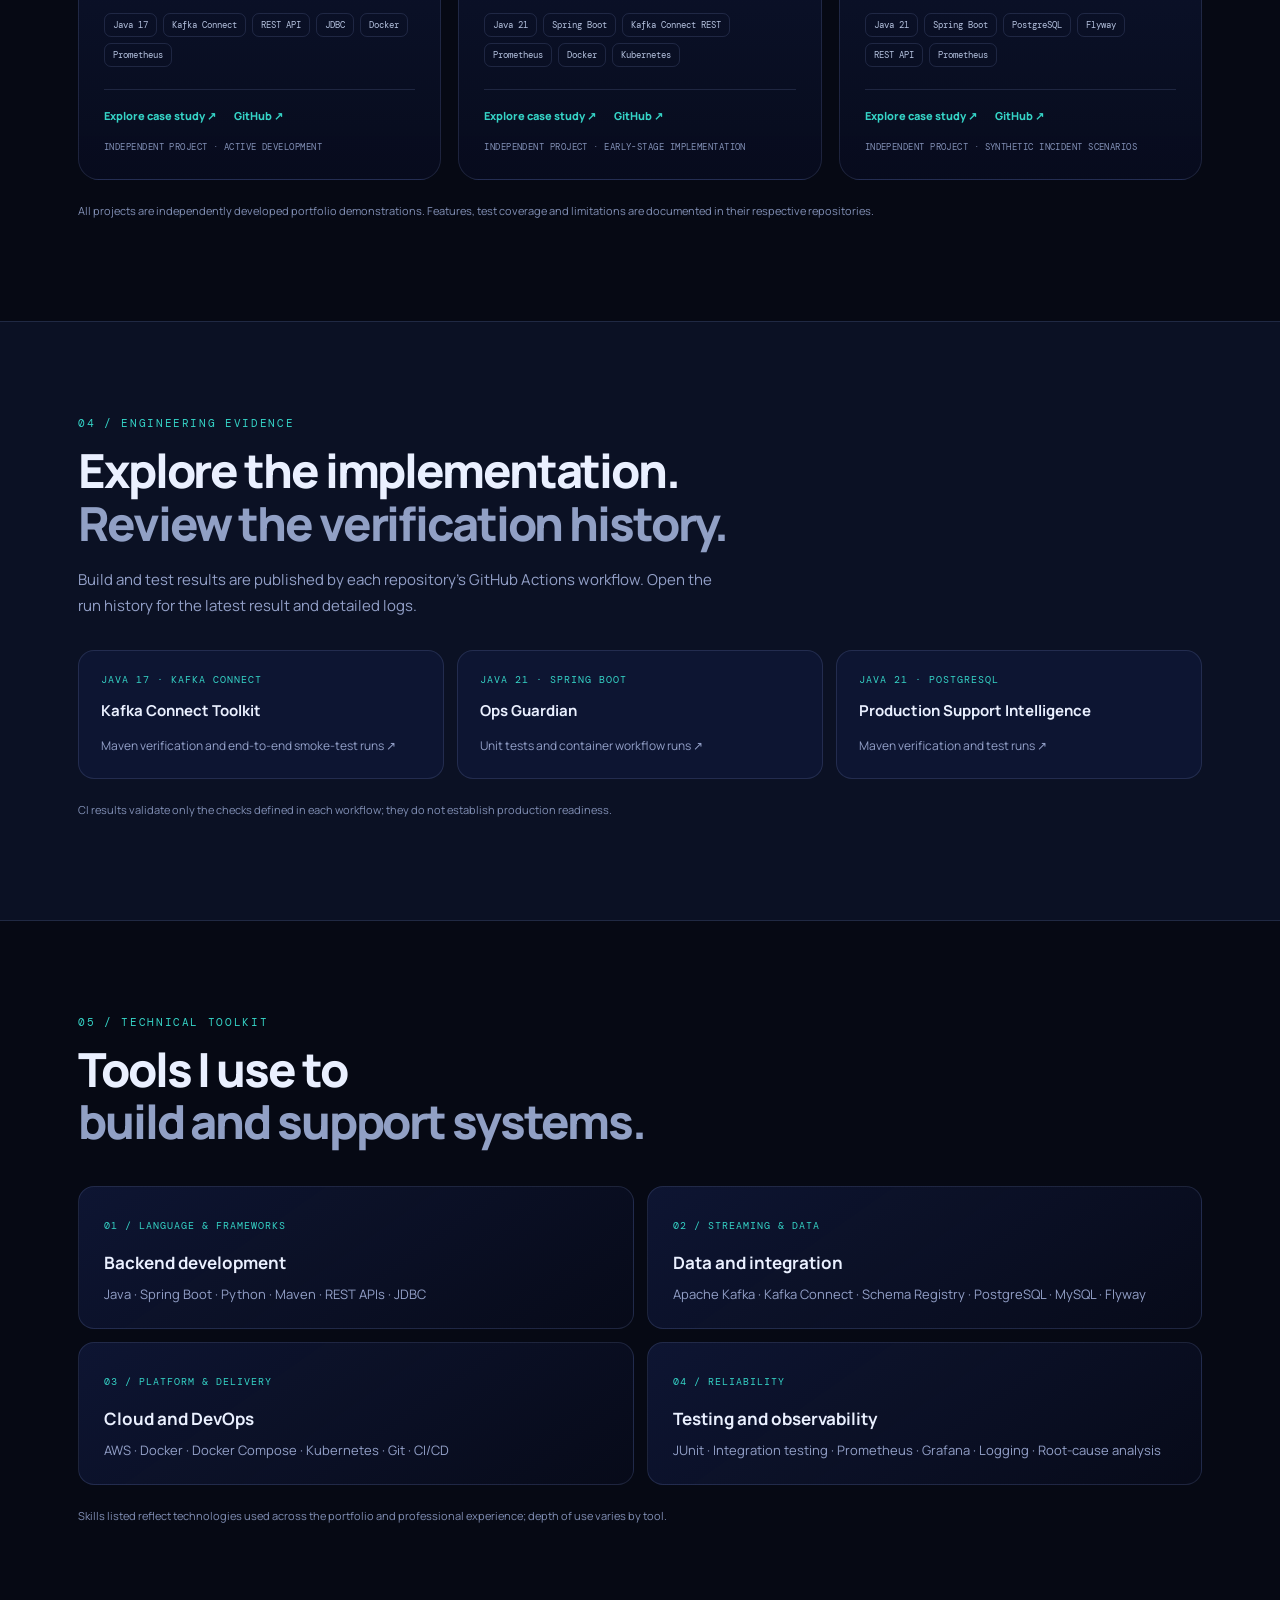
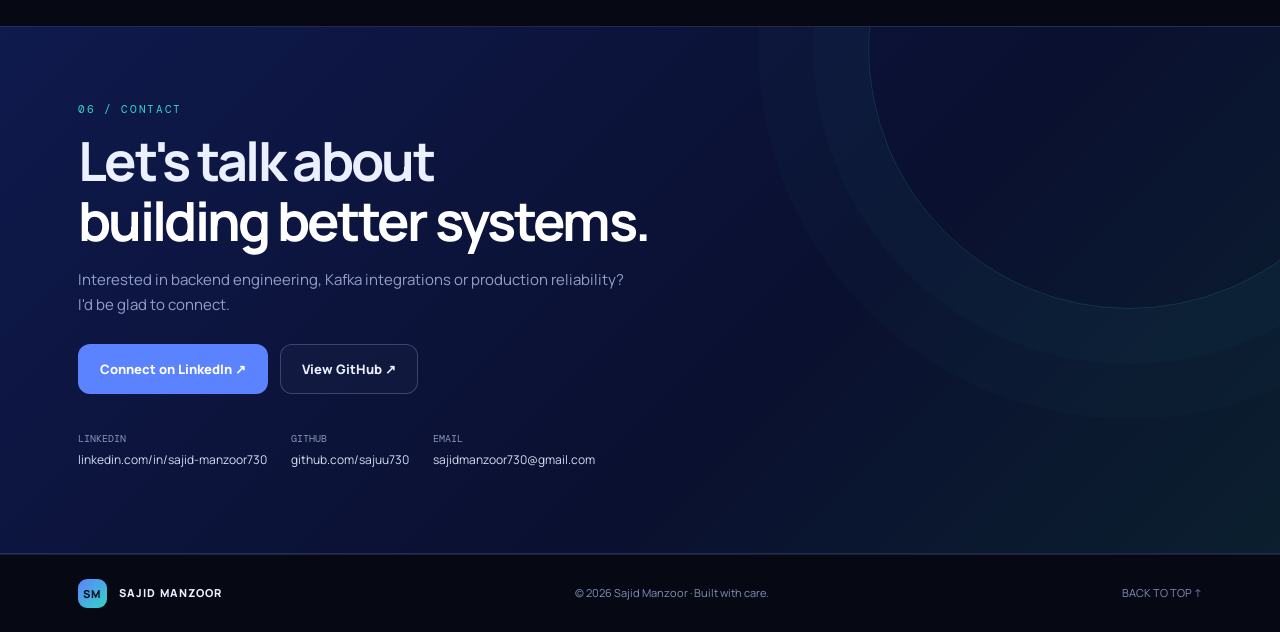
==== commit 7f15ffc6: "Add resume link to portfolio navigation" ====
--- a/index.html
+++ b/index.html
@@ -24,7 +24,7 @@
     <a class="brand" href="#home"><b>SM</b><span>SAJID MANZOOR</span></a>
     <button class="menu-toggle" aria-label="Toggle navigation" aria-expanded="false"><span></span><span></span></button>
     <div class="nav-links">
-      <a href="#about">About</a><a href="#experience">Experience</a><a href="#work">Projects</a><a href="#skills">Skills</a><a class="nav-cta" href="#contact">Contact ↗</a>
+      <a href="#about">About</a><a href="#experience">Experience</a><a href="#work">Projects</a><a href="#skills">Skills</a><a href="resume.html">Resume ↗</a><a class="nav-cta" href="#contact">Contact ↗</a>
     </div>
   </div>
 </nav>
--- a/styles.css
+++ b/styles.css
@@ -1,86 +1,17 @@
-:root{--bg:#0b1020;--panel:#111a2d;--panel2:#141f35;--text:#edf2ff;--muted:#9ba9c2;--line:rgba(174,194,231,.15);--cyan:#72e2db;--violet:#9d91ff;--mono:"DM Mono",monospace;--sans:"Manrope",sans-serif}*{box-sizing:border-box}html{scroll-behavior:smooth;scroll-padding-top:90px}body{margin:0;background:var(--bg);color:var(--text);font-family:var(--sans);line-height:1.65;overflow-x:hidden}a{color:inherit;text-decoration:none}.ambient{position:absolute;pointer-events:none;border-radius:50%;filter:blur(100px);opacity:.15}.ambient-one{width:430px;height:430px;background:#5e5ce6;top:120px;right:-140px}.ambient-two{width:350px;height:350px;background:#20bdb5;top:1100px;left:-180px}.site-header{height:82px;max-width:1180px;padding:0 28px;margin:auto;display:flex;align-items:center;justify-content:space-between;position:relative;z-index:5;border-bottom:1px solid var(--line)}.brand{display:inline-flex;align-items:center;gap:11px;font-size:13px;font-weight:800;letter-spacing:.15em}.brand-mark{width:34px;height:34px;border:1px solid rgba(114,226,219,.55);color:var(--cyan);display:grid;place-items:center;border-radius:10px;font:12px var(--mono);letter-spacing:-.08em}.brand-dot{color:var(--cyan)}.nav-links{display:flex;align-items:center;gap:36px;color:#b8c3d8;font-size:12px;font-weight:700}.nav-links a{transition:color .2s}.nav-links a:hover,.nav-contact{color:var(--cyan)}.nav-contact span{margin-left:5px}.menu-toggle{display:none}.section-wrap{max-width:1124px;margin:0 auto;padding-left:28px;padding-right:28px}.hero{min-height:700px;padding-top:125px;padding-bottom:95px;position:relative;display:grid;grid-template-columns:1.1fr .9fr;align-items:center}.eyebrow{font:10px var(--mono);letter-spacing:.17em;color:var(--cyan);margin:0 0 24px}.status-dot{display:inline-block;width:7px;height:7px;background:var(--cyan);border-radius:50%;margin-right:10px;box-shadow:0 0 14px var(--cyan)}h1,h2,h3,p{margin-top:0}h1{font-size:clamp(48px,6.2vw,76px);line-height:1.08;letter-spacing:-.065em;margin:0 0 26px;font-weight:800}.gradient-text{background:linear-gradient(100deg,var(--cyan),#a8a0ff 80%);-webkit-background-clip:text;background-clip:text;color:transparent}.hero-description{max-width:535px;color:var(--muted);font-size:15px;line-height:1.9}.hero-actions{display:flex;gap:13px;flex-wrap:wrap;margin-top:34px}.button{height:48px;padding:0 20px;display:inline-flex;align-items:center;gap:22px;font-size:12px;font-weight:800;border-radius:5px;transition:transform .2s,background .2s}.button:hover{transform:translateY(-3px)}.button-primary{background:var(--cyan);color:#07121c}.button-primary:hover{background:#9af0e9}.button-quiet{border:1px solid var(--line);color:var(--text)}.button-quiet:hover{background:rgba(255,255,255,.04)}.hero-meta{display:flex;align-items:center;gap:13px;margin-top:68px;color:#75849f;font:9px var(--mono);letter-spacing:.1em}.meta-line{height:1px;width:42px;background:#42516b}.hero-visual{height:440px;position:relative;display:grid;place-items:center}.visual-orbit{position:absolute;border:1px solid rgba(135,155,210,.16);border-radius:50%;transform:rotate(-25deg)}.orbit-a{width:390px;height:260px}.orbit-b{width:300px;height:390px;transform:rotate(35deg)}.visual-core{width:150px;height:150px;border-radius:50%;background:radial-gradient(circle at 35% 30%,#263e59,#111a2c 70%);border:1px solid rgba(114,226,219,.4);box-shadow:0 0 75px rgba(83,207,203,.13),inset 0 0 35px rgba(114,226,219,.08);display:flex;flex-direction:column;align-items:center;justify-content:center;gap:8px;z-index:1}.core-symbol{font-size:42px;color:var(--cyan);line-height:1}.core-label{text-align:center;font:8px/1.5 var(--mono);letter-spacing:.13em;color:#aebdd2}.float-card{position:absolute;z-index:2;display:flex;align-items:center;gap:10px;padding:11px 14px;background:rgba(19,30,51,.92);border:1px solid rgba(161,182,220,.18);border-radius:8px;box-shadow:0 12px 35px #05091480;backdrop-filter:blur(10px)}.float-card b{display:block;font-size:11px}.float-card small{display:block;color:#8e9db6;font-size:9px}.float-card i{font-size:8px;color:var(--cyan);margin-left:8px}.mini-icon{width:28px;height:28px;display:grid;place-items:center;background:#26334b;border-radius:6px;color:#f3a75f;font:15px var(--mono)}.java-icon{color:#f5a45e}.ops-icon{color:var(--cyan)}.card-kafka{top:48px;left:4px}.card-java{right:0;top:170px}.card-ops{left:26px;bottom:55px}.visual-caption{position:absolute;bottom:4px;color:#6f7e99;font:9px var(--mono);letter-spacing:.13em}.visual-caption span{color:var(--cyan);margin-left:7px}.scroll-cue{position:absolute;bottom:24px;left:28px;color:#71809b;font:9px var(--mono);letter-spacing:.14em;display:flex;align-items:center;gap:12px}.scroll-cue span{height:28px;width:1px;background:var(--cyan)}.about-section{padding-top:110px;padding-bottom:125px;border-top:1px solid var(--line)}.section-heading h2{font-size:clamp(34px,4.5vw,51px);letter-spacing:-.055em;line-height:1.17;margin:0;font-weight:800}.muted-heading{color:#7e8ca7}.about-grid{display:grid;grid-template-columns:1fr 1fr;gap:100px;margin-top:54px}.about-lead{font-size:20px;line-height:1.65;font-weight:600;letter-spacing:-.025em;color:#dbe4f6;max-width:440px}.about-detail{color:var(--muted);font-size:13px;line-height:1.9;max-width:470px}.text-link{display:inline-flex;gap:18px;color:var(--cyan);font-size:12px;font-weight:800;margin-top:8px}.projects-section{background:#0e1628;border-top:1px solid var(--line);border-bottom:1px solid var(--line);padding:110px 0 100px}.heading-row{display:flex;align-items:end;justify-content:space-between;margin-bottom:55px}.section-count{font:10px var(--mono);color:#7887a2;letter-spacing:.13em;padding-bottom:6px}.project-list{border-top:1px solid var(--line)}.project-card{padding:34px 0 30px;border-bottom:1px solid var(--line);transition:padding .2s}.project-card:hover{padding-left:12px;padding-right:12px;background:linear-gradient(90deg,rgba(114,226,219,.035),transparent)}.project-top{display:flex;align-items:center;gap:18px}.project-index{font:12px var(--mono);color:var(--cyan)}.project-type{font:9px var(--mono);letter-spacing:.13em;color:#8392ad}.project-arrow{margin-left:auto;color:#8494ae;font-size:19px}.project-card h3{font-size:26px;letter-spacing:-.04em;margin:18px 0 9px}.project-summary{max-width:760px;color:var(--muted);font-size:13px;line-height:1.85;margin-bottom:20px}.tag-list{display:flex;gap:7px;flex-wrap:wrap}.tag-list span{font:9px var(--mono);color:#aebbd1;border:1px solid rgba(163,184,222,.17);border-radius:3px;padding:6px 9px}.project-bottom{display:flex;justify-content:space-between;align-items:center;margin-top:25px;gap:15px}.project-note{font-size:10px;color:#71809a}.project-bottom a{font-size:11px;font-weight:800;color:var(--cyan);white-space:nowrap}.project-disclaimer{margin:22px 0 0;color:#74839c;font-size:10px}.skills-section{padding-top:115px;padding-bottom:120px}.skills-grid{display:grid;grid-template-columns:1fr 1fr;gap:0 65px;margin-top:55px}.skill-group{padding:25px 0;border-top:1px solid var(--line);position:relative;padding-left:48px}.skill-number{position:absolute;left:0;top:30px;font:10px var(--mono);color:var(--cyan)}.skill-group h3{font-size:15px;margin:0 0 7px}.skill-group p{font-size:12px;color:var(--muted);margin:0;line-height:1.8}.skills-footnote{font-size:10px;color:#71809a;margin-top:28px}.contact-section{background:linear-gradient(115deg,#111d32,#151b35 70%,#18233a);border-top:1px solid var(--line);border-bottom:1px solid var(--line);position:relative;overflow:hidden}.contact-section:after{content:"";position:absolute;width:450px;height:450px;border:1px solid rgba(114,226,219,.12);border-radius:50%;right:-130px;top:-170px;box-shadow:0 0 0 50px rgba(114,226,219,.025),0 0 0 100px rgba(114,226,219,.02)}.contact-inner{padding-top:100px;padding-bottom:90px;position:relative;z-index:1}.contact-inner h2{font-size:clamp(38px,5vw,58px);line-height:1.16;letter-spacing:-.06em;margin:0 0 22px}.contact-copy{color:var(--muted);font-size:13px;max-width:460px}.contact-actions{margin-top:28px}.contact-handle{display:flex;gap:18px;margin-top:54px;font:9px var(--mono);letter-spacing:.1em;color:#8190a9}.contact-handle a{color:#c5d2e6;letter-spacing:0}.site-footer{max-width:1180px;margin:auto;padding:25px 28px;display:flex;align-items:center;justify-content:space-between;color:#73819b;font-size:10px}.site-footer .brand{color:var(--text);font-size:11px}.site-footer .brand-mark{width:28px;height:28px}.site-footer>a:last-child{font:9px var(--mono);letter-spacing:.1em;color:var(--cyan)}@media(max-width:800px){.hero{grid-template-columns:1fr;padding-top:90px;min-height:auto}.hero-visual{height:390px;margin-top:35px}.hero-meta{margin-top:45px}.scroll-cue{display:none}.about-grid{gap:35px}.site-header{height:72px}.nav-links{gap:22px}}@media(max-width:600px){.site-header{padding:0 20px}.menu-toggle{display:flex;width:38px;height:38px;flex-direction:column;justify-content:center;gap:6px;background:none;border:1px solid var(--line);border-radius:5px}.menu-toggle span{width:16px;height:1px;background:var(--text);margin:auto}.nav-links{display:none;position:absolute;top:71px;left:0;right:0;padding:20px;background:#10192b;border-bottom:1px solid var(--line);flex-direction:column;align-items:flex-start;gap:20px}.nav-links.open{display:flex}.section-wrap{padding-left:21px;padding-right:21px}.hero{padding-top:76px;padding-bottom:70px}h1{font-size:51px}.hero-description{font-size:13px}.hero-visual{height:330px;transform:scale(.88);margin:-2px -20px 0}.orbit-a{width:330px;height:220px}.orbit-b{width:250px;height:330px}.card-kafka{left:0;top:35px}.card-java{right:0;top:130px}.card-ops{left:8px;bottom:35px}.about-section,.skills-section{padding-top:80px;padding-bottom:85px}.about-grid{grid-template-columns:1fr;gap:15px;margin-top:35px}.about-lead{font-size:18px}.projects-section{padding:80px 0}.heading-row{align-items:start;gap:15px;flex-direction:column;margin-bottom:35px}.project-card{padding:28px 0}.project-card h3{font-size:22px}.project-bottom{align-items:flex-start;flex-direction:column}.skills-grid{grid-template-columns:1fr;gap:0;margin-top:35px}.contact-inner{padding-top:78px;padding-bottom:70px}.contact-inner h2{font-size:40px}.site-footer{padding:22px 20px;gap:15px;flex-wrap:wrap}.site-footer>span{order:3;width:100%}.project-type{font-size:8px}.project-arrow{font-size:16px}}@media(prefers-reduced-motion:reduce){html{scroll-behavior:auto}*,*:before,*:after{transition:none!important}}
-/* Motion and project navigation */
-.project-title-link{transition:color .2s}.project-title-link:hover{color:var(--cyan)}.project-title-link span{font-size:.65em;color:var(--cyan);opacity:.7}.case-study-link{color:#dce8fa!important;margin-right:8px}.case-study-link:hover{color:var(--cyan)!important}
-.ambient{animation:ambient-drift 18s ease-in-out infinite alternate}
-@keyframes ambient-drift{from{transform:translate3d(0,-12px,0) scale(.96)}to{transform:translate3d(18px,22px,0) scale(1.06)}}
-.visual-orbit{animation:orbit-turn 32s linear infinite}.orbit-b{animation-direction:reverse;animation-duration:38s}
-@keyframes orbit-turn{to{transform:rotate(335deg)}}
-.float-card{animation:float-soft 5s ease-in-out infinite}.card-java{animation-delay:-1.7s}.card-ops{animation-delay:-3.2s}
-@keyframes float-soft{0%,100%{translate:0 0}50%{translate:0 -9px}}
-.reveal{opacity:0;transform:translateY(22px);transition:opacity .7s ease,transform .7s cubic-bezier(.2,.7,.2,1)}.reveal.is-visible{opacity:1;transform:translateY(0)}
-@media(prefers-reduced-motion:reduce){.ambient,.visual-orbit,.float-card{animation:none!important}.reveal{opacity:1;transform:none;transition:none}}
-
-/* Professional experience and evidence */
-.experience-section{padding-top:105px;padding-bottom:110px}.experience-card{margin-top:42px;padding:32px;border:1px solid var(--line);background:linear-gradient(140deg,rgba(20,31,53,.9),rgba(12,19,34,.85));border-radius:9px;max-width:900px}.experience-head{display:flex;justify-content:space-between;gap:20px;align-items:flex-start}.experience-head h3{font-size:21px;margin:0 0 5px}.experience-company{color:var(--cyan);font-size:13px;margin:0}.experience-dates{font:10px var(--mono);letter-spacing:.1em;color:#8999b4;white-space:nowrap}.experience-summary{color:var(--muted);font-size:13px;line-height:1.9;margin:25px 0}.experience-impact{display:flex;align-items:center;gap:14px;padding:17px 20px;background:rgba(114,226,219,.07);border-left:2px solid var(--cyan);margin-bottom:22px}.experience-impact strong{font:30px var(--mono);color:var(--cyan)}.experience-impact span{font-size:12px;color:#c3d0e3}.experience-points{padding-left:19px;color:var(--muted);font-size:12px;line-height:2.05}.experience-points li{padding-left:4px;margin:5px 0}.experience-note{font-size:10px;color:#75849e;margin:22px 0 0;padding-top:16px;border-top:1px solid var(--line)}
-@media(max-width:600px){.experience-section{padding-top:80px;padding-bottom:80px}.experience-card{padding:22px 19px}.experience-head{flex-direction:column}.experience-dates{white-space:normal}.experience-impact{align-items:flex-start}.experience-impact strong{font-size:25px}}
-
-.evidence-section{padding-top:95px;padding-bottom:105px}.evidence-intro{max-width:700px;color:var(--muted);font-size:13px;margin:25px 0}.evidence-grid{display:grid;grid-template-columns:repeat(3,1fr);gap:12px}.evidence-card{display:flex;flex-direction:column;gap:12px;padding:22px;border:1px solid var(--line);border-radius:7px;background:rgba(17,26,45,.58);transition:transform .2s,border-color .2s}.evidence-card:hover{transform:translateY(-4px);border-color:rgba(114,226,219,.45)}.evidence-label{font:9px var(--mono);letter-spacing:.12em;color:var(--cyan)}.evidence-card strong{font-size:14px}.evidence-card>span:last-child{font-size:11px;line-height:1.7;color:var(--muted)}.evidence-footnote{font-size:10px;color:#7787a0;margin-top:20px}.project-page .screenshot-card img{max-height:560px;object-fit:contain;background:#080d17}@media(max-width:800px){.evidence-grid{grid-template-columns:1fr}}
-
-/* Clean editorial portfolio refresh inspired by the reference layout */
-:root{--bg:#f7f8fa;--panel:#fff;--panel2:#eef2f6;--text:#172536;--muted:#627184;--line:#dce3ea;--cyan:#087f8c;--violet:#5c6ac4;--sans:"Manrope",sans-serif;--mono:"DM Mono",monospace}
-html{scroll-padding-top:82px}
-body{background:var(--bg);color:var(--text);line-height:1.65}
-.ambient{display:none}
-.site-header{max-width:1240px;height:76px;background:rgba(247,248,250,.94);border-bottom:1px solid var(--line);position:sticky;top:0;backdrop-filter:blur(14px)}
-.brand{color:#142638;letter-spacing:.11em}.brand-mark{border-color:#b7d5d9;color:#087f8c;border-radius:8px}.brand-dot{color:#087f8c}
-.nav-links{color:#526276;font-size:12px}.nav-links a:hover,.nav-contact{color:#087f8c}
-.section-wrap{max-width:1180px}
-.hero{min-height:650px;padding-top:92px;padding-bottom:80px;grid-template-columns:1.08fr .92fr;gap:34px}
-.eyebrow{color:#087f8c;font-size:9px;letter-spacing:.15em;margin-bottom:20px}
-.status-dot{background:#169c8c;box-shadow:0 0 0 4px rgba(22,156,140,.12)}
-h1{font-size:clamp(46px,5.4vw,68px);line-height:1.12;letter-spacing:-.06em;color:#152638;max-width:650px}
-.gradient-text{background:none;color:#087f8c}
-.hero-description{color:#617184;font-size:14px;line-height:1.9;max-width:540px}
-.button{height:46px;border-radius:5px;font-size:11px}
-.button-primary{background:#087f8c;color:white}.button-primary:hover{background:#066b76}
-.button-quiet{border-color:#cbd5df;color:#203449}.button-quiet:hover{background:#edf3f5}
-.hero-meta{color:#758497;margin-top:48px}.meta-line{background:#b8c5d1}
-.hero-visual{height:410px;border:1px solid #dce5eb;border-radius:14px;background:linear-gradient(145deg,#fff,#edf4f6);box-shadow:0 18px 50px rgba(30,54,76,.07);overflow:hidden}
-.visual-orbit{border-color:rgba(8,127,140,.17)}
-.visual-core{background:radial-gradient(circle at 35% 30%,#e7f5f5,#dce9f0 70%);border-color:#8ebfc4;box-shadow:0 0 60px rgba(8,127,140,.12),inset 0 0 30px rgba(8,127,140,.06)}
-.core-symbol{color:#087f8c}.core-label{color:#4e687c}
-.float-card{background:rgba(255,255,255,.96);border-color:#dce5eb;box-shadow:0 12px 30px rgba(30,54,76,.10)}
-.float-card b{color:#21364a}.float-card small{color:#718196}.mini-icon{background:#eaf1f4;color:#087f8c}.java-icon{color:#b66b27}.ops-icon{color:#087f8c}
-.float-card i{color:#159b83}.visual-caption{color:#6e8194}
-.scroll-cue{color:#708093}
-.about-section{border-top:1px solid var(--line);padding-top:90px;padding-bottom:100px}
-.section-heading h2{color:#1b2d40;font-size:clamp(32px,4vw,46px)}
-.muted-heading{color:#758497}
-.about-grid{gap:75px;margin-top:42px}
-.about-lead{color:#24394d;font-size:19px}
-.about-detail{color:#647487;font-size:13px}
-.text-link{color:#087f8c}
-.projects-section{background:#eef2f5;border-color:#dce3ea;padding:90px 0 88px}
-.heading-row{margin-bottom:38px}.section-count{color:#758497}
-.project-list{border:0;display:grid;grid-template-columns:repeat(3,minmax(0,1fr));gap:18px;align-items:stretch}
-.project-card{background:#fff;border:1px solid #dce4eb;border-radius:10px;padding:23px 22px 21px;box-shadow:0 8px 25px rgba(32,54,75,.045);display:flex;flex-direction:column;min-width:0;transition:transform .2s,box-shadow .2s,border-color .2s}
-.project-card:hover{padding:23px 22px 21px;background:#fff;transform:translateY(-5px);border-color:#a9cbd0;box-shadow:0 16px 34px rgba(32,54,75,.09)}
-.project-top{gap:9px}.project-index{color:#087f8c}.project-type{font-size:8px;color:#77889a;letter-spacing:.09em}
-.project-arrow{color:#8292a4}
-.project-card h3{font-size:20px;line-height:1.35;color:#20354a;margin:20px 0 10px}
-.project-title-link:hover{color:#087f8c}
-.project-summary{font-size:12px;color:#647487;line-height:1.8;min-height:105px}
-.tag-list{gap:6px}.tag-list span{background:#f5f8fa;color:#53677b;border-color:#e0e7ed;font-size:8px;padding:5px 7px}
-.project-bottom{display:flex;flex-direction:column;align-items:flex-start;gap:10px;margin-top:auto;padding-top:18px;border-top:1px solid #edf0f3}
-.project-note{font-size:9px;color:#8290a0}.project-bottom a{font-size:10px;color:#087f8c!important}
-.project-disclaimer{color:#748397;font-size:10px}
-.experience-section{padding-top:90px;padding-bottom:95px}
-.experience-card{background:#fff;border:1px solid #dce4eb;border-radius:10px;box-shadow:0 8px 24px rgba(32,54,75,.04);padding:28px;max-width:930px}
-.experience-head h3{color:#1d3247}.experience-company{color:#087f8c}.experience-dates{color:#77889a}
-.experience-summary,.experience-points{color:#617184}
-.experience-impact{background:#edf7f7;border-left-color:#087f8c}.experience-impact strong{color:#087f8c}.experience-impact span{color:#435c70}
-.experience-note{color:#7b8998;border-color:#e6ebef}
-.evidence-section{padding-top:90px;padding-bottom:95px}
-.evidence-intro{color:#647487}.evidence-card{background:#fff;border-color:#dce4eb;border-radius:9px;box-shadow:0 7px 22px rgba(32,54,75,.04)}
-.evidence-card:hover{border-color:#9dc5ca}.evidence-label{color:#087f8c}.evidence-card>span:last-child{color:#647487}.evidence-footnote{color:#77879a}
-.skills-section{padding-top:90px;padding-bottom:100px}
-.skill-group{border-color:#dce3ea}.skill-number{color:#087f8c}.skill-group h3{color:#203449}.skill-group p{color:#647487}.skills-footnote{color:#77879a}
-.contact-section{background:#eaf1f4;border-color:#d9e2e8}
-.contact-section:after{border-color:rgba(8,127,140,.12);box-shadow:0 0 0 50px rgba(8,127,140,.025),0 0 0 100px rgba(8,127,140,.02)}
-.contact-inner h2{color:#1a2d40}.contact-copy{color:#647487}
-.contact-handle{color:#718196}.contact-handle a{color:#31495f}
-.site-footer{color:#718196;border-top:1px solid #dce3ea}.site-footer .brand{color:#1c3044}.site-footer>a:last-child{color:#087f8c}
-@media(max-width:900px){.project-list{grid-template-columns:repeat(2,minmax(0,1fr))}.project-card:last-child{grid-column:1/-1}.hero{gap:12px}.hero-visual{transform:scale(.96)}}
-@media(max-width:800px){.hero{grid-template-columns:1fr;padding-top:76px;min-height:auto}.hero-visual{height:390px;margin-top:28px;transform:none}.about-grid{gap:35px}.nav-links{gap:22px}}
-@media(max-width:600px){.site-header{padding:0 20px}.nav-links{background:#fff;border-color:#dce3ea;box-shadow:0 14px 25px rgba(30,54,76,.08)}.hero{padding-top:65px;padding-bottom:55px}h1{font-size:46px}.hero-visual{height:330px;margin:18px -5px 0}.about-section,.skills-section{padding-top:70px;padding-bottom:75px}.about-grid{grid-template-columns:1fr;gap:15px}.projects-section{padding:70px 0}.project-list{grid-template-columns:1fr}.project-card:last-child{grid-column:auto}.project-summary{min-height:0}.experience-section{padding-top:70px;padding-bottom:75px}.experience-card{padding:22px 18px}.experience-head{flex-direction:column}.experience-dates{white-space:normal}.evidence-grid{grid-template-columns:1fr}.contact-section{background:#eaf1f4}.contact-inner{padding-top:70px;padding-bottom:65px}.site-footer{padding:22px 20px;gap:15px;flex-wrap:wrap}.site-footer>span{order:3;width:100%}}
-@media(prefers-reduced-motion:reduce){.ambient,.visual-orbit,.float-card{animation:none!important}}
+:root{--bg:#060914;--bg2:#0b1124;--card:#0d1430;--card2:#121b3f;--line:rgba(160,180,255,.14);--line2:rgba(160,180,255,.28);--text:#eaf0ff;--muted:#93a0c8;--blue:#5b83ff;--cyan:#35d3c6;--green:#3ddc97;--amber:#ffb547;--font:"Manrope","Segoe UI",sans-serif;--mono:"DM Mono",Consolas,monospace;--ease:cubic-bezier(.22,.8,.24,1)}
+*{box-sizing:border-box}html{scroll-behavior:smooth;scroll-padding-top:88px}body{margin:0;background:var(--bg);color:var(--text);font:400 16px/1.7 var(--font);-webkit-font-smoothing:antialiased;overflow-x:hidden}a{color:inherit;text-decoration:none}a:focus-visible,button:focus-visible{outline:3px solid var(--amber);outline-offset:3px;border-radius:8px}.wrap{max-width:1180px;margin:auto;padding:0 28px}.scroll-progress{position:fixed;z-index:100;inset:0 0 auto;height:3px;background:linear-gradient(90deg,var(--blue),var(--cyan));transform:scaleX(0);transform-origin:left}
+.site-nav{position:fixed;z-index:80;top:0;left:0;right:0;border-bottom:1px solid transparent;transition:background .3s,border-color .3s}.site-nav.scrolled{background:rgba(7,11,26,.9);border-color:var(--line);backdrop-filter:blur(14px)}.nav-inner{height:76px;display:flex;align-items:center;justify-content:space-between;gap:20px}.brand{display:flex;align-items:center;gap:12px;font-size:13px;font-weight:800;letter-spacing:.1em}.brand b{display:grid;place-items:center;width:36px;height:36px;border-radius:11px;background:linear-gradient(135deg,var(--blue),var(--cyan));color:#06101f;font:800 13px var(--font)}.nav-links{display:flex;align-items:center;gap:9px}.nav-links a{padding:9px 12px;color:var(--muted);font-size:13px;font-weight:700;transition:color .2s}.nav-links a:hover,.nav-links a.active{color:var(--text)}.nav-links .nav-cta{color:var(--cyan);border:1px solid rgba(53,211,198,.35);border-radius:11px;margin-left:8px}.menu-toggle{display:none}
+.hero{position:relative;isolation:isolate;overflow:hidden;padding:150px 0 100px;min-height:720px}.hero:before{content:"";position:absolute;z-index:-2;inset:0;background:radial-gradient(900px 520px at 80% 6%,rgba(53,211,198,.2),transparent 65%),radial-gradient(700px 480px at 6% 80%,rgba(91,131,255,.16),transparent 65%)}.hero:after{content:"";position:absolute;z-index:-1;inset:0;background-image:linear-gradient(var(--line) 1px,transparent 1px),linear-gradient(90deg,var(--line) 1px,transparent 1px);background-size:64px 64px;opacity:.3;mask:radial-gradient(ellipse 70% 70% at 70% 35%,#000 20%,transparent 75%)}.aurora{position:absolute;z-index:-1;border-radius:50%;filter:blur(75px);pointer-events:none}.aurora-one{width:420px;height:420px;left:-150px;top:360px;background:#2f4bd8;opacity:.28;animation:drift-one 18s ease-in-out infinite alternate}.aurora-two{width:440px;height:440px;right:-70px;top:-80px;background:#1aa5a0;opacity:.25;animation:drift-two 22s ease-in-out infinite alternate}@keyframes drift-one{to{transform:translate(120px,-60px) scale(1.15)}}@keyframes drift-two{to{transform:translate(-130px,90px) scale(1.2)}}.hero-grid{display:grid;grid-template-columns:1.05fr .95fr;gap:58px;align-items:center}.availability{display:inline-flex;align-items:center;gap:10px;padding:8px 15px;border:1px solid var(--line2);border-radius:999px;background:rgba(255,255,255,.03);color:var(--muted);font-size:12px;font-weight:700;letter-spacing:.04em;margin-bottom:24px}.availability i,.visual-foot i{width:8px;height:8px;border-radius:50%;background:var(--green);box-shadow:0 0 0 5px rgba(61,220,151,.1)}h1{font-size:clamp(42px,5.4vw,68px);font-weight:800;line-height:1.06;letter-spacing:-.055em;margin:0 0 25px}.accent{color:var(--cyan)}.hero-lead{max-width:580px;color:var(--muted);font-size:17px;line-height:1.85;margin:0 0 30px}.hero-actions{display:flex;gap:12px;flex-wrap:wrap}.button{display:inline-flex;align-items:center;justify-content:center;gap:16px;padding:13px 21px;border:1px solid transparent;border-radius:12px;font-size:13px;font-weight:800;transition:transform .25s var(--ease),background .25s,border-color .25s}.button:hover{transform:translateY(-3px)}.button.primary{background:var(--blue);color:white}.button.primary:hover{background:#6f92ff}.button.secondary{border-color:var(--line2);color:var(--text);background:rgba(255,255,255,.025)}.button.secondary:hover{background:rgba(255,255,255,.07)}.hero-meta{display:flex;align-items:center;gap:14px;margin-top:42px;color:#8290b6;font:10px var(--mono);letter-spacing:.1em}.hero-meta i{width:36px;height:1px;background:var(--line2)}
+.hero-visual{position:relative;padding:24px;border:1px solid transparent;border-radius:26px;background:linear-gradient(180deg,var(--card2),var(--card)) padding-box,linear-gradient(140deg,rgba(130,160,255,.7),rgba(53,211,198,.3) 40%,rgba(160,180,255,.1)) border-box;box-shadow:0 40px 80px -40px rgba(0,0,0,.8);min-height:430px}.visual-head,.visual-foot{display:flex;justify-content:space-between;align-items:center;gap:12px;color:var(--muted);font:10px var(--mono);letter-spacing:.1em}.visual-head b{color:var(--amber);font-size:9px;border:1px solid rgba(255,181,71,.35);border-radius:99px;padding:5px 9px}.architecture-flow{padding:22px 0 16px}.flow-node{padding:14px 16px;border:1px solid var(--line);border-radius:13px;background:rgba(255,255,255,.018);display:grid;gap:3px}.flow-node small{font:10px var(--mono);color:var(--cyan);letter-spacing:.1em}.flow-node b{font-size:16px}.flow-node span{font-size:12px;color:var(--muted)}.flow-node.active{border-color:rgba(53,211,198,.55);background:rgba(53,211,198,.09);box-shadow:0 0 28px rgba(53,211,198,.08)}.flow-connector{text-align:center;color:var(--cyan);font:18px var(--mono);height:26px}.flow-split{display:grid;grid-template-columns:1fr 1fr;gap:10px}.flow-split .flow-node{padding:12px}.flow-split .flow-node b{font-size:14px}.visual-foot{border-top:1px solid var(--line);padding-top:15px}.visual-foot span{display:flex;align-items:center;gap:9px}.visual-foot b{color:var(--text);font:10px var(--mono)}.float-chip{position:absolute;padding:7px 11px;border:1px solid var(--line2);border-radius:9px;background:#111a36;color:var(--cyan);font:10px var(--mono);box-shadow:0 12px 28px #0005}.chip-java{top:-14px;right:28px}.chip-kafka{bottom:36px;left:-20px}.scroll-cue{position:absolute;bottom:22px;left:max(28px,calc((100% - 1124px)/2));display:flex;align-items:center;gap:13px;color:#8290b6;font:10px var(--mono);letter-spacing:.12em}.scroll-cue span{color:var(--cyan);font-size:17px}
+.stats-band{background:var(--bg2);border-block:1px solid var(--line)}.stats-grid{display:grid;grid-template-columns:repeat(4,1fr);gap:20px;padding-top:29px;padding-bottom:29px}.stats-grid>div{display:grid;gap:4px}.stats-grid strong{font-size:31px;line-height:1.2;letter-spacing:-.04em;background:linear-gradient(180deg,#fff,#9fb4ff);-webkit-background-clip:text;background-clip:text;color:transparent}.stats-grid span{font-size:11px;color:var(--muted);max-width:190px}
+.section{padding-top:94px;padding-bottom:100px;position:relative}.section-alt{background:var(--bg2);border-block:1px solid var(--line)}.kicker{font:11px var(--mono);letter-spacing:.15em;color:var(--cyan);margin:0 0 14px}.section-heading h2{font-size:clamp(31px,4vw,47px);line-height:1.12;letter-spacing:-.045em;margin:0;font-weight:800}.muted{color:#91a0c5}.section-intro{max-width:650px;color:var(--muted);font-size:15px;margin:18px 0 0}.about-grid{display:grid;grid-template-columns:1fr 1fr;gap:80px;margin-top:45px}.about-lead{font-size:20px;line-height:1.65;font-weight:700;letter-spacing:-.02em;margin:0;max-width:480px}.about-copy{color:var(--muted);font-size:14px;line-height:1.9;max-width:520px}.inline-link{display:inline-block;margin-top:8px;color:var(--cyan);font-weight:800;font-size:13px}
+.timeline{margin-top:45px;max-width:980px;display:grid;gap:18px}.timeline-item{display:grid;grid-template-columns:190px 1fr;gap:25px;align-items:start}.timeline-date{padding-top:25px;color:var(--cyan);font:11px var(--mono);letter-spacing:.08em}.timeline-card{border:1px solid var(--line);border-radius:18px;padding:25px 28px;background:linear-gradient(145deg,rgba(18,27,63,.85),rgba(8,12,30,.85))}.timeline-title{display:flex;justify-content:space-between;gap:15px}.timeline-title h3{font-size:20px;margin:0 0 4px}.timeline-title p{color:var(--cyan);font-size:13px;margin:0}.role-index{color:#7181a8;font:12px var(--mono)}.timeline-card ul{margin:20px 0 0;padding-left:19px;color:var(--muted);font-size:13px;line-height:1.9}.timeline-card li{padding-left:4px;margin:5px 0}
+.heading-row{display:flex;align-items:end;justify-content:space-between;gap:24px;margin-bottom:42px}.section-count{font:11px var(--mono);color:var(--muted);letter-spacing:.12em;padding-bottom:5px}.project-grid{display:grid;grid-template-columns:repeat(3,minmax(0,1fr));gap:17px}.project-card{position:relative;isolation:isolate;overflow:hidden;display:flex;flex-direction:column;padding:25px;border:1px solid var(--line);border-radius:21px;background:linear-gradient(180deg,rgba(18,27,63,.8),rgba(8,12,30,.9));min-width:0;transition:transform .35s var(--ease),border-color .3s,box-shadow .3s}.project-card:before{content:"";position:absolute;z-index:-1;width:350px;height:350px;left:var(--mx,50%);top:var(--my,50%);transform:translate(-50%,-50%);background:radial-gradient(circle,rgba(91,131,255,.17),transparent 65%);opacity:0;transition:opacity .3s;pointer-events:none}.project-card:hover{transform:translateY(-6px);border-color:var(--line2);box-shadow:0 22px 50px #0004}.project-card:hover:before{opacity:1}.project-top{display:flex;justify-content:space-between;gap:10px;color:var(--cyan);font:9px var(--mono);letter-spacing:.09em}.project-top span:last-child{color:#8290b6;text-align:right}.project-icon{display:grid;place-items:center;width:48px;height:48px;border:1px solid var(--line2);border-radius:15px;margin:25px 0 16px;color:var(--cyan);font-size:25px;background:linear-gradient(135deg,rgba(91,131,255,.2),rgba(53,211,198,.13))}.project-card h3{font-size:21px;line-height:1.3;margin:0 0 11px;letter-spacing:-.025em}.project-card>p{font-size:13px;line-height:1.8;color:var(--muted);margin:0 0 18px}.tags{display:flex;flex-wrap:wrap;gap:6px;margin-bottom:22px}.tags span{padding:5px 8px;border:1px solid var(--line);border-radius:7px;color:#b5c2df;font:9px var(--mono)}.project-links{display:flex;gap:18px;flex-wrap:wrap;margin-top:auto;padding-top:17px;border-top:1px solid var(--line)}.project-links a{font-size:11px;font-weight:800;color:var(--cyan)}.project-status{margin-top:15px;color:#8290b6;font:9px var(--mono);letter-spacing:.05em;line-height:1.5}.disclaimer,.footnote{font-size:11px;color:#8290b6;margin:22px 0 0}
+.evidence-grid{display:grid;grid-template-columns:repeat(3,1fr);gap:13px;margin-top:32px}.evidence-card{display:flex;flex-direction:column;gap:12px;padding:22px;border:1px solid var(--line);border-radius:16px;background:rgba(18,27,63,.55);transition:transform .25s,border-color .25s}.evidence-card:hover{transform:translateY(-4px);border-color:var(--line2)}.evidence-card small{font:10px var(--mono);letter-spacing:.1em;color:var(--cyan)}.evidence-card b{font-size:15px}.evidence-card span{font-size:12px;line-height:1.7;color:var(--muted)}
+.skills-grid{display:grid;grid-template-columns:1fr 1fr;gap:13px;margin-top:38px}.skill-card{padding:23px 25px;border:1px solid var(--line);border-radius:16px;background:linear-gradient(145deg,rgba(18,27,63,.7),rgba(8,12,30,.6))}.skill-card small{font:10px var(--mono);letter-spacing:.1em;color:var(--cyan)}.skill-card h3{font-size:17px;margin:12px 0 5px}.skill-card p{font-size:13px;color:var(--muted);margin:0}
+.contact-section{padding:75px 0 85px;background:linear-gradient(135deg,#0f1a4d,#0a1030 60%,#0b1f2e);border-block:1px solid var(--line);position:relative;overflow:hidden}.contact-panel{position:relative}.contact-section:after{content:"";position:absolute;right:-110px;top:-240px;width:520px;height:520px;border:1px solid rgba(53,211,198,.17);border-radius:50%;box-shadow:0 0 0 55px rgba(53,211,198,.025),0 0 0 110px rgba(53,211,198,.02)}.contact-panel h2{font-size:clamp(34px,4.8vw,54px);line-height:1.12;letter-spacing:-.05em;margin:0 0 16px}.contact-panel h2 span{color:#fff}.contact-panel>p:not(.kicker){max-width:550px;color:var(--muted);font-size:15px;margin:0 0 26px}.contact-details{display:flex;gap:24px;flex-wrap:wrap;margin-top:38px;color:#8795bb;font:10px var(--mono)}.contact-details a{display:block;margin-top:6px;color:#d5def7;font:12px var(--font)}
+.site-footer{border-top:1px solid var(--line);padding:24px 0;color:#8290b6;font-size:11px}.site-footer .wrap{display:flex;justify-content:space-between;align-items:center;gap:15px;flex-wrap:wrap}.site-footer .brand{color:var(--text);font-size:11px}.site-footer .brand b{width:29px;height:29px;border-radius:9px;font-size:11px}.site-footer>a:last-child{color:var(--cyan);font:10px var(--mono);letter-spacing:.1em}
+.reveal{opacity:0;transform:translateY(25px);transition:opacity .7s ease,transform .8s var(--ease)}.reveal.visible{opacity:1;transform:none}
+@media(max-width:980px){.hero-grid{grid-template-columns:1fr;gap:48px}.hero{padding-top:125px}.hero-visual{max-width:650px;width:100%;margin:0 auto}.project-grid{grid-template-columns:repeat(2,minmax(0,1fr))}.project-card:last-child{grid-column:1/-1}.timeline-item{grid-template-columns:155px 1fr}.stats-grid{grid-template-columns:repeat(2,1fr)}}
+@media(max-width:700px){.wrap{padding:0 21px}.nav-inner{height:68px}.menu-toggle{display:flex;width:40px;height:40px;flex-direction:column;justify-content:center;gap:6px;background:transparent;border:1px solid var(--line2);border-radius:10px}.menu-toggle span{height:1px;width:17px;background:var(--text);margin:auto}.nav-links{display:none;position:absolute;top:68px;left:0;right:0;padding:16px 21px 22px;background:rgba(7,11,26,.97);border-bottom:1px solid var(--line);flex-direction:column;align-items:stretch;gap:4px}.nav-links.open{display:flex}.nav-links a{padding:11px 9px}.nav-links .nav-cta{margin:6px 0 0;text-align:center}.hero{padding:105px 0 75px;min-height:auto}.hero-grid{gap:45px}.hero-lead{font-size:15px}.hero-meta{font-size:8px;flex-wrap:wrap}.hero-visual{padding:20px;min-height:400px}.chip-kafka{left:-5px}.scroll-cue{display:none}.stats-grid{gap:18px}.stats-grid strong{font-size:27px}.section{padding-top:72px;padding-bottom:76px}.about-grid{grid-template-columns:1fr;gap:18px;margin-top:30px}.about-lead{font-size:18px}.timeline{margin-top:30px;gap:22px}.timeline-item{grid-template-columns:1fr;gap:8px}.timeline-date{padding-top:0}.timeline-card{padding:21px 19px}.heading-row{align-items:flex-start;flex-direction:column;margin-bottom:30px}.project-grid{grid-template-columns:1fr}.project-card:last-child{grid-column:auto}.evidence-grid,.skills-grid{grid-template-columns:1fr}.contact-section{padding:65px 0}.contact-details{flex-direction:column;gap:15px}.site-footer .wrap{align-items:flex-start;flex-direction:column}}
+@media(prefers-reduced-motion:reduce){*,*:before,*:after{animation:none!important;transition:none!important;scroll-behavior:auto!important}.reveal{opacity:1;transform:none}}
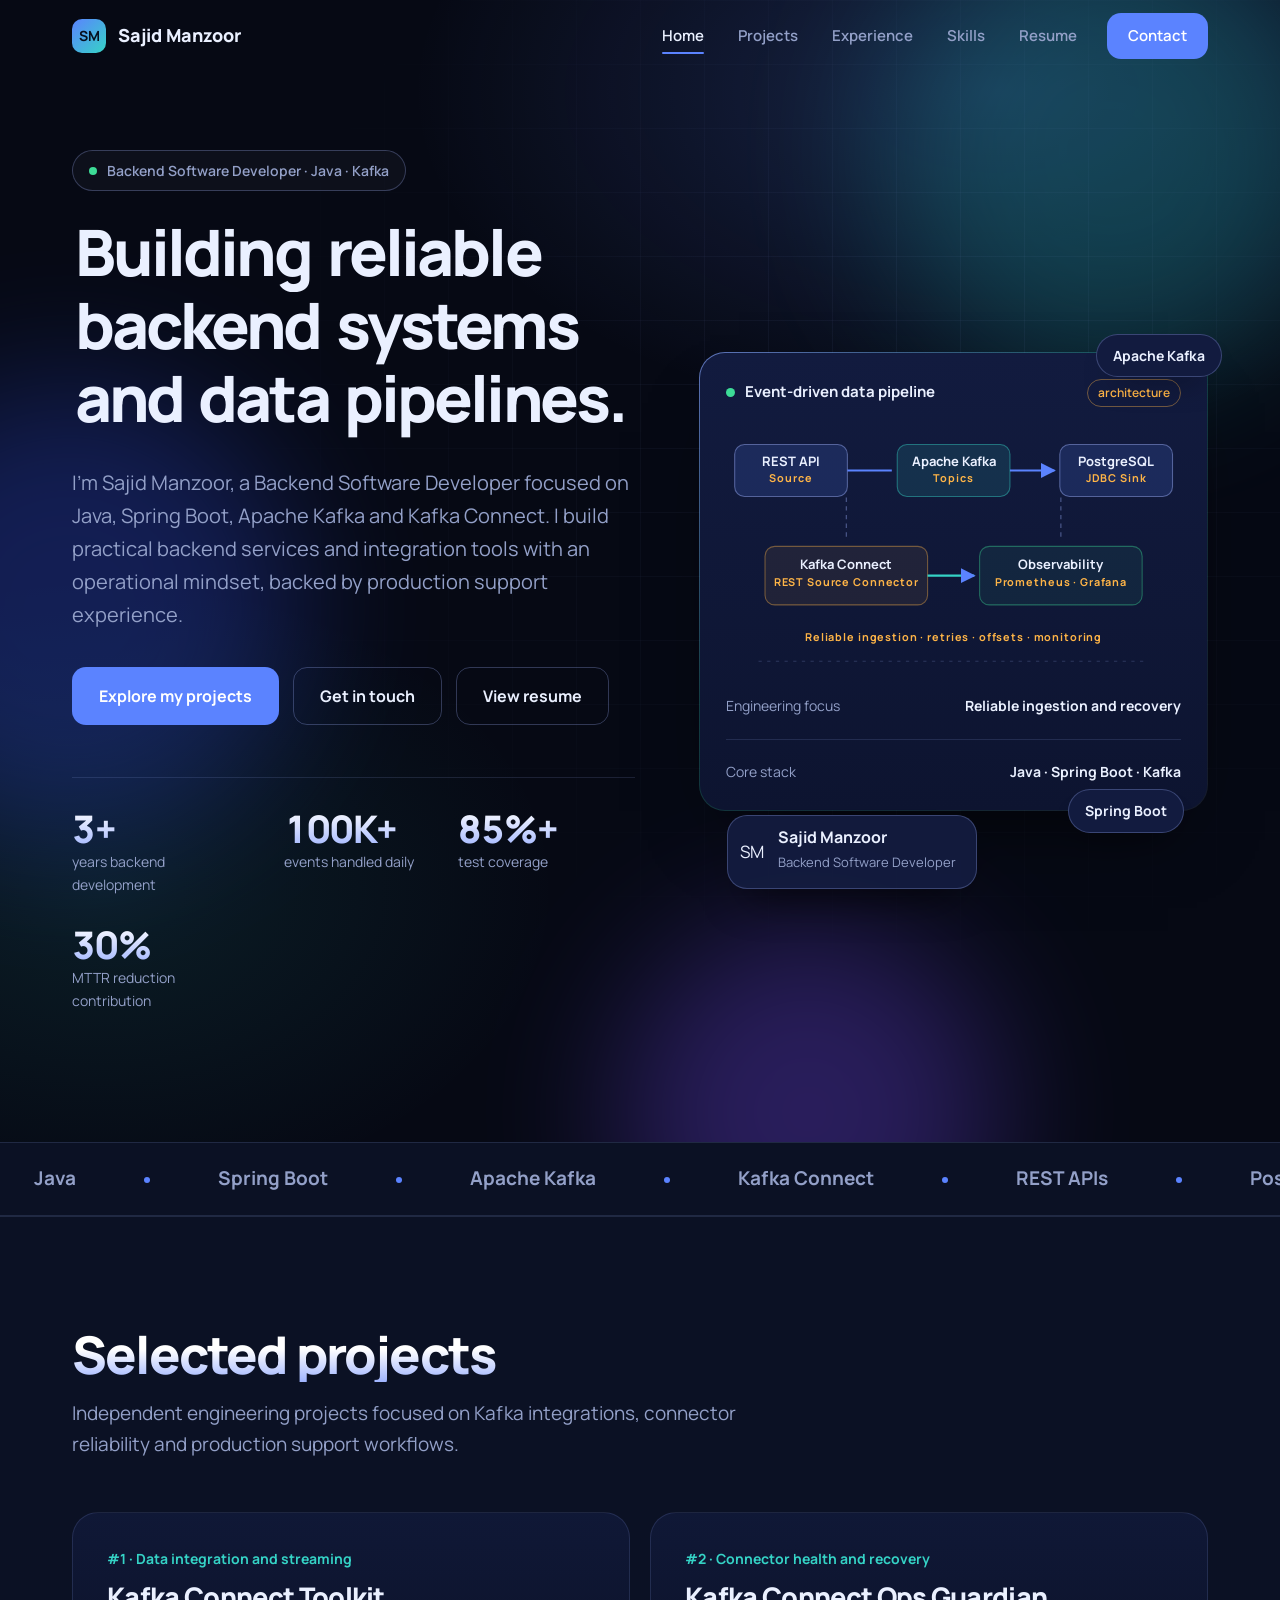
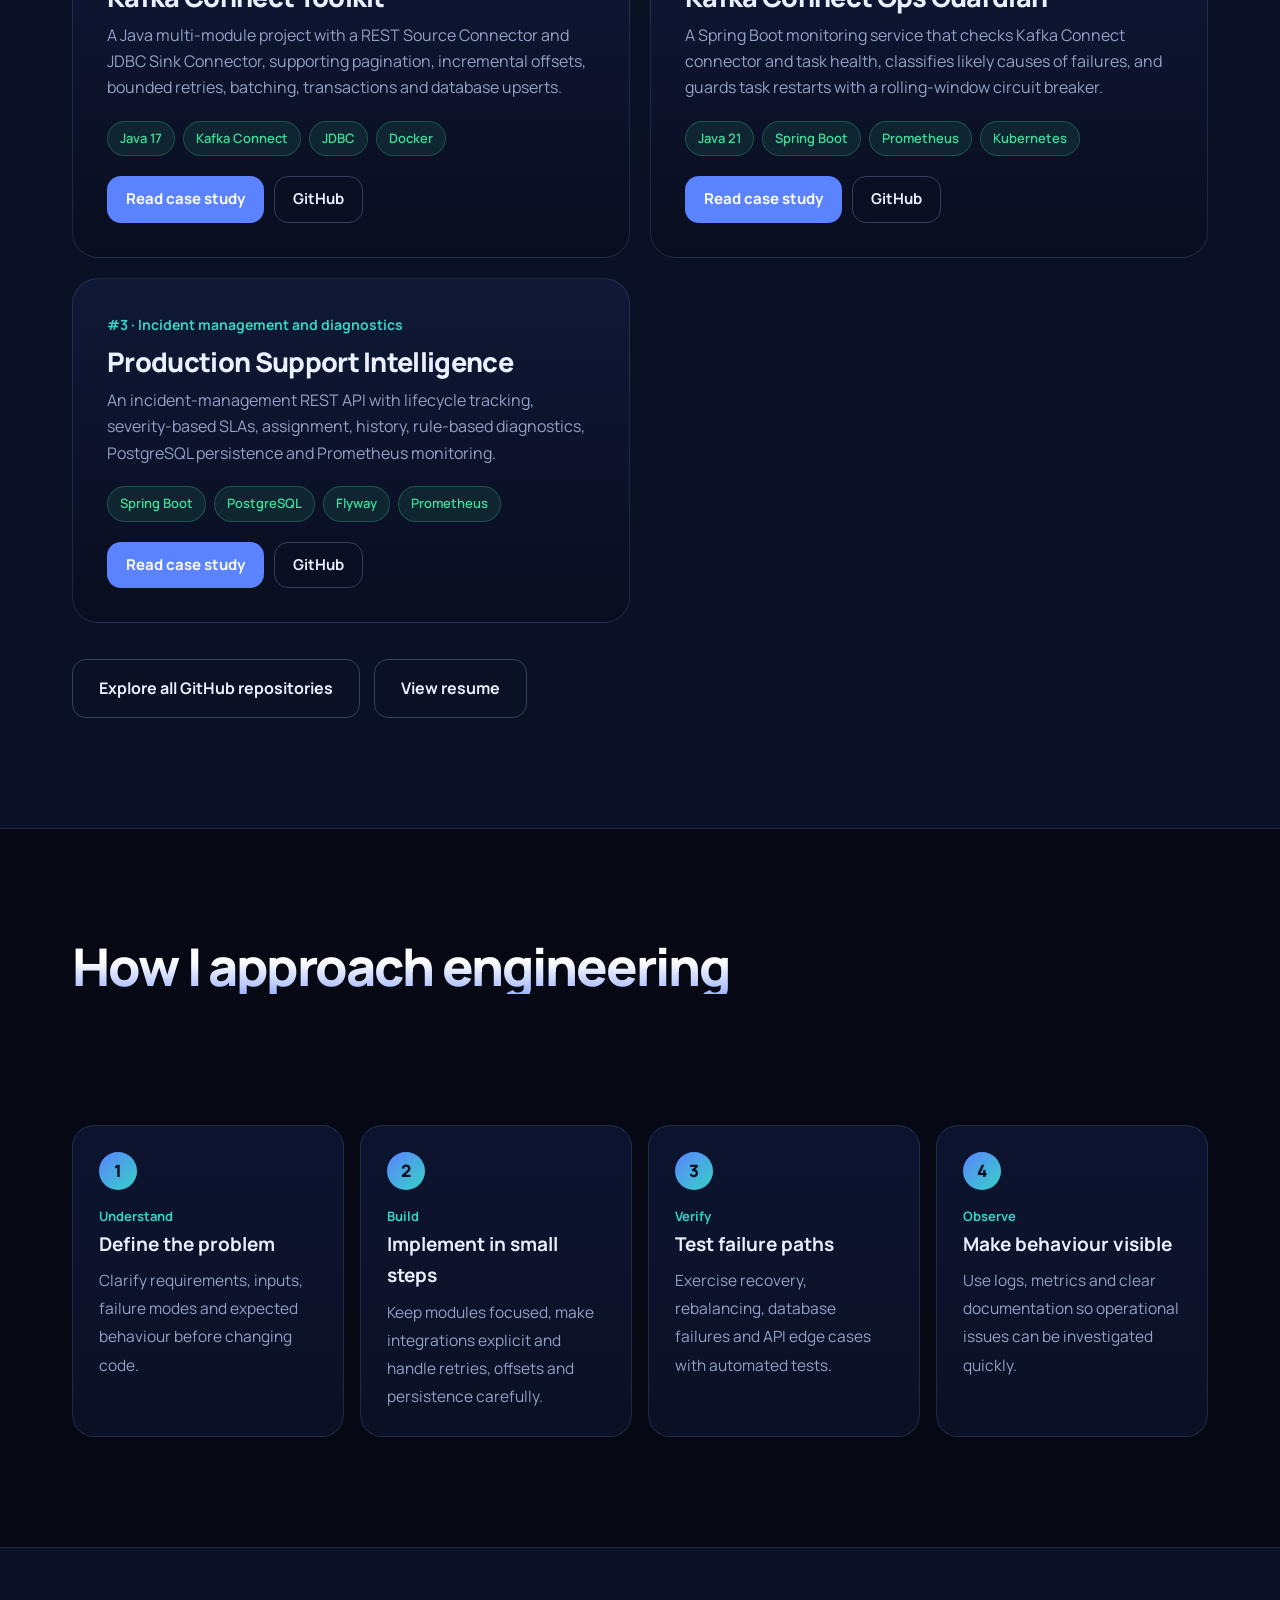
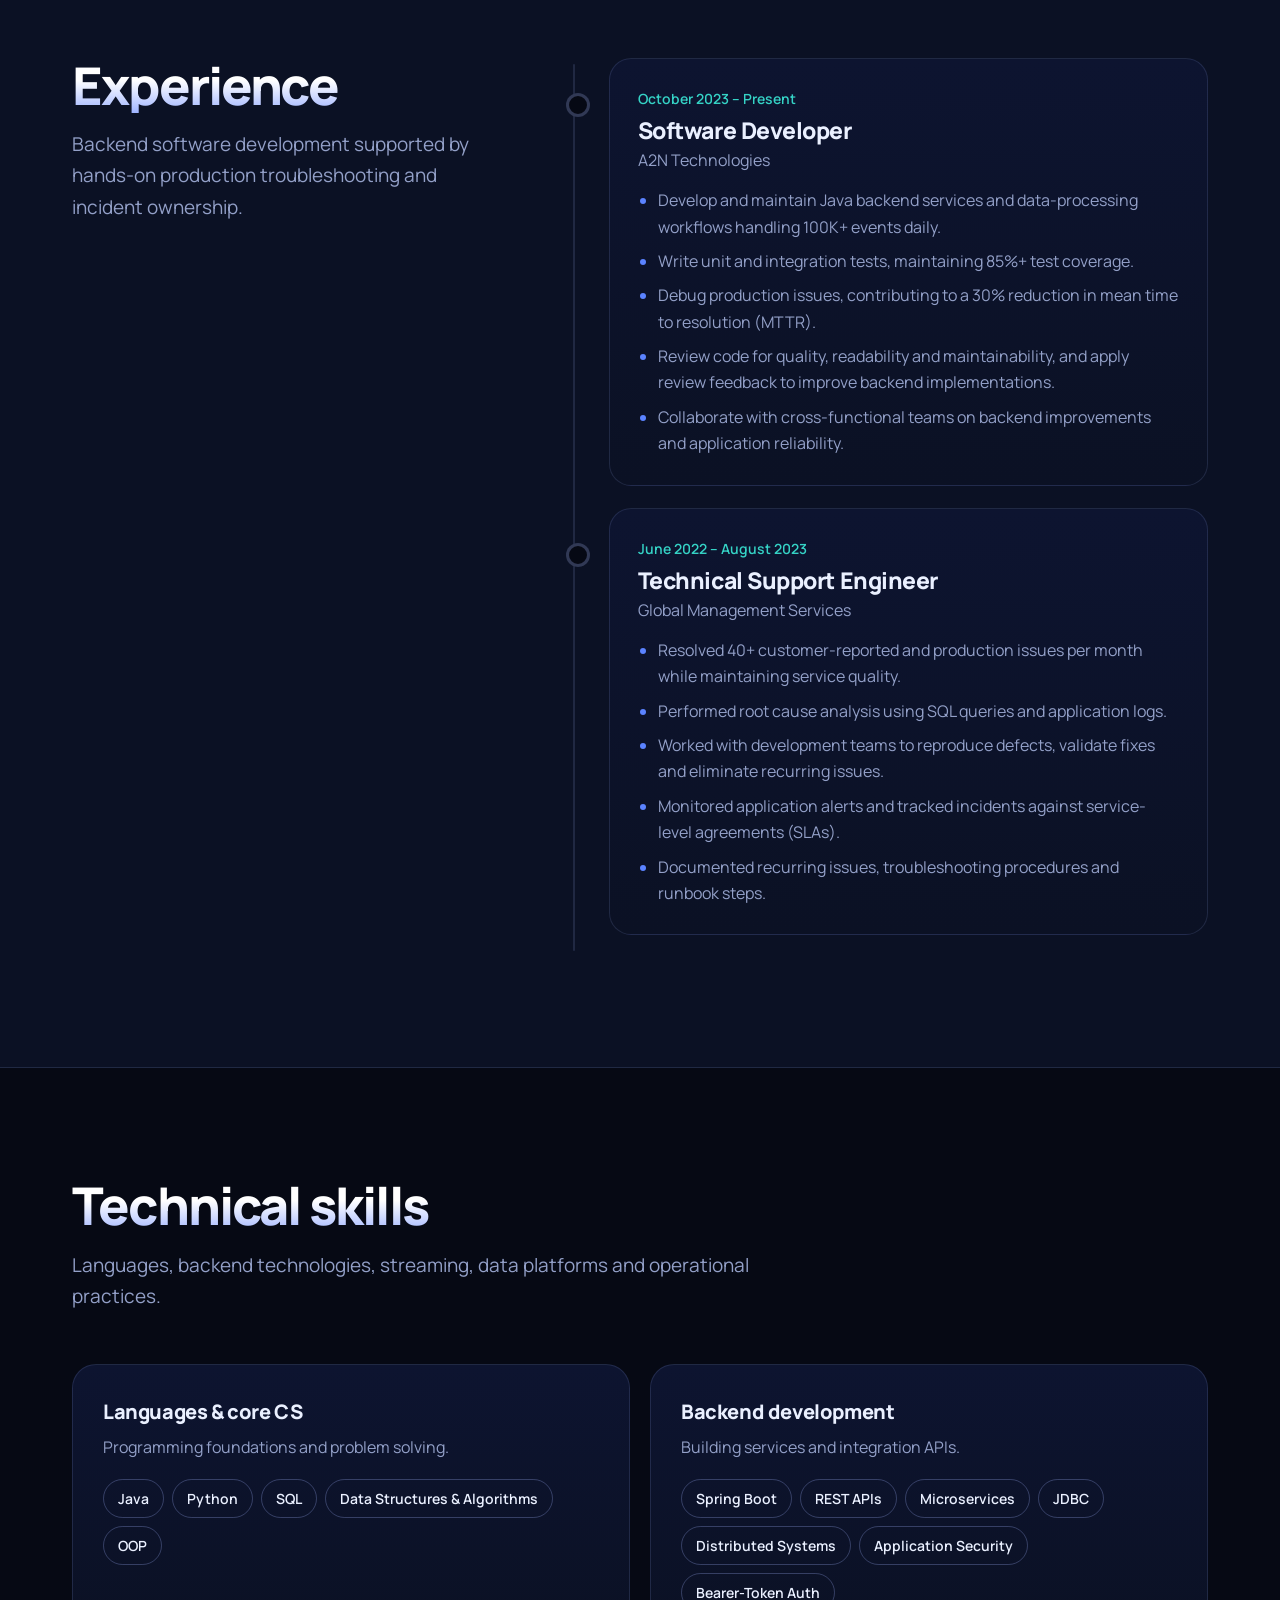
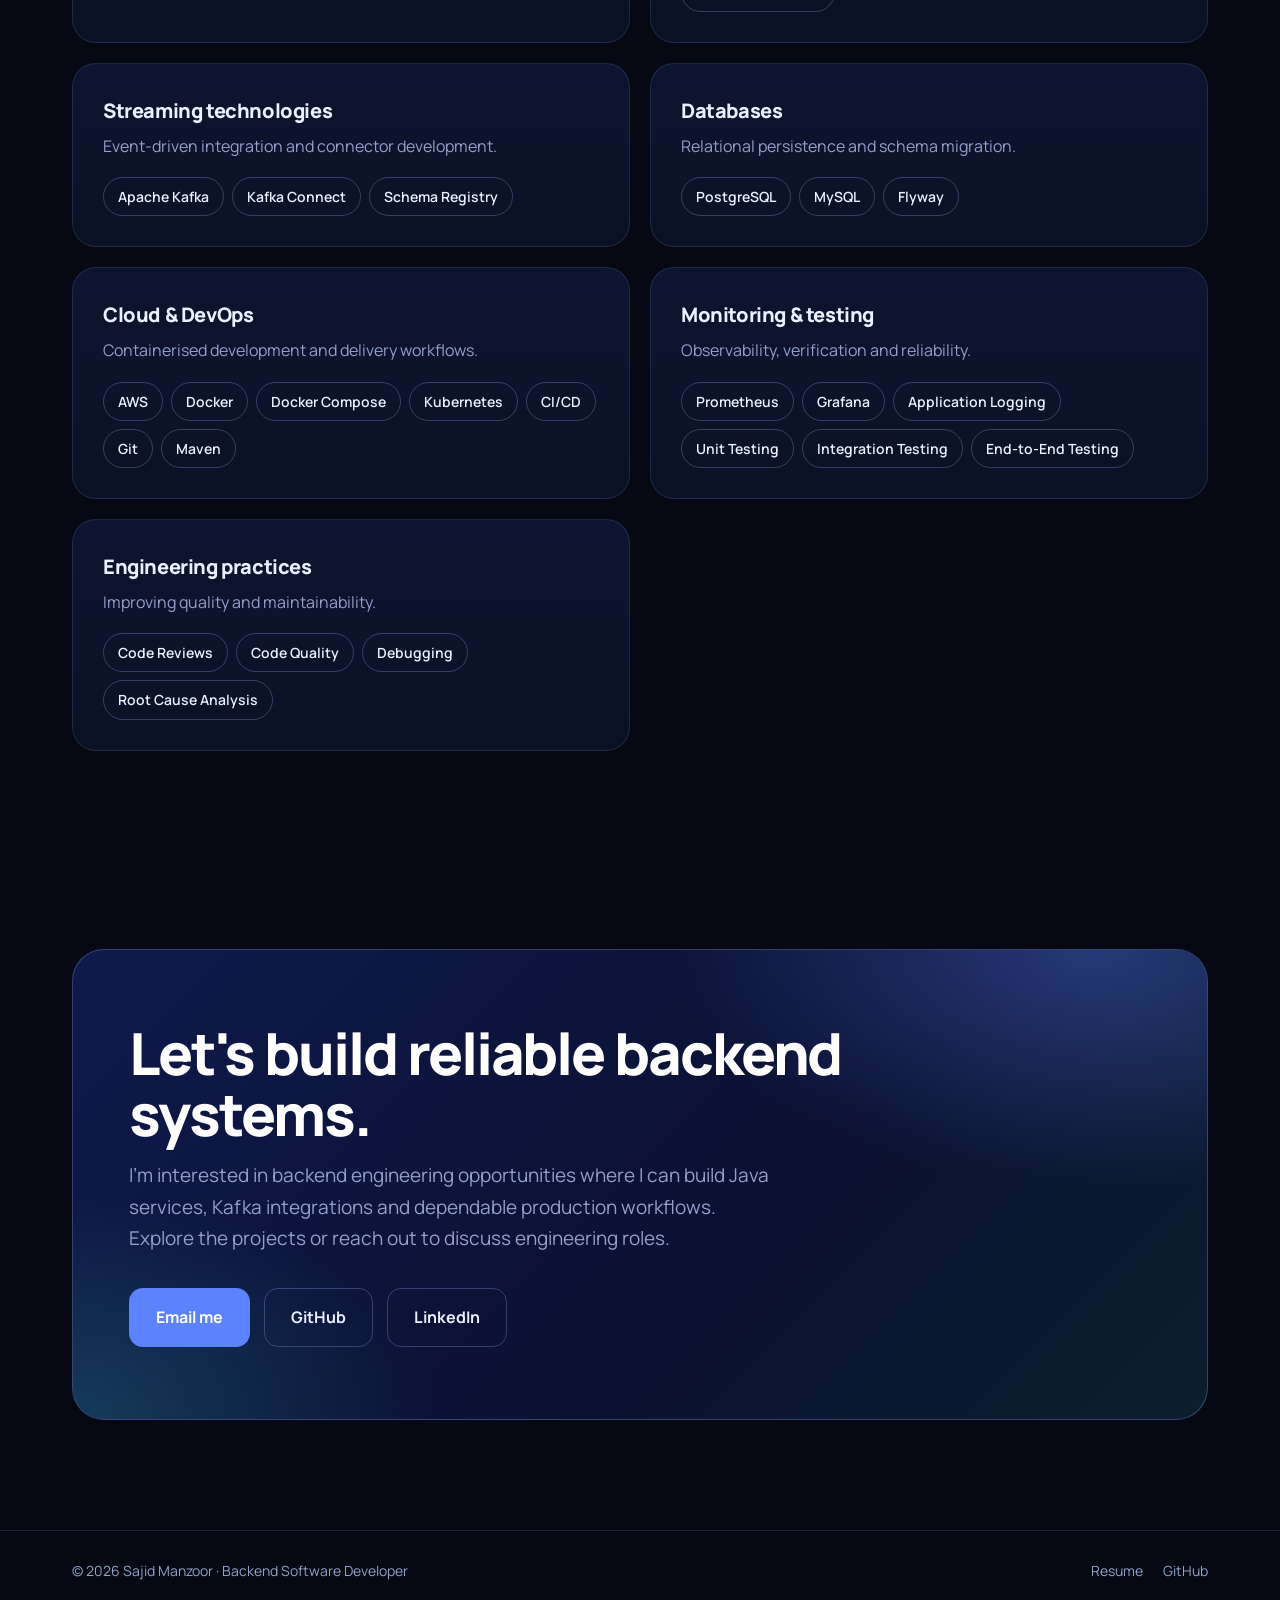
==== commit 92461ac7: "Match original animated portfolio design with backend developer content" ====
--- a/index.html
+++ b/index.html
@@ -1,116 +1,350 @@
-<!doctype html>
+<!DOCTYPE html>
 <html lang="en">
 <head>
 <meta charset="utf-8">
-<meta name="viewport" content="width=device-width,initial-scale=1">
-<meta name="theme-color" content="#060914">
-<meta name="description" content="Sajid Manzoor — Backend Software Developer focused on Java, Spring Boot, Apache Kafka, Kafka Connect and production reliability.">
+<meta name="viewport" content="width=device-width, initial-scale=1">
+<title>Sajid Manzoor | Backend Software Developer</title>
+<meta name="description" content="Backend Software Developer specialising in Java, Spring Boot, Apache Kafka and Kafka Connect.">
 <link rel="canonical" href="https://sajuu730.github.io/sajuu_portfolio/">
 <meta property="og:type" content="website">
+<meta property="og:site_name" content="Sajid Manzoor">
+<meta property="og:url" content="https://sajuu730.github.io/sajuu_portfolio/">
 <meta property="og:title" content="Sajid Manzoor | Backend Software Developer">
 <meta property="og:description" content="Java backend development, Kafka integrations and production reliability projects.">
-<meta property="og:url" content="https://sajuu730.github.io/sajuu_portfolio/">
-<link rel="icon" type="image/svg+xml" href="favicon.svg">
+<meta property="og:image" content="https://sajidmanzoor730.github.io/sajid-portfolio/sajid.jpg">
+<meta property="og:image:alt" content="Portrait of Sajid Manzoor">
+<meta name="twitter:card" content="summary">
+<meta name="twitter:title" content="Sajid Manzoor | Technical Support Engineer">
+<meta name="twitter:description" content="Technical Support Engineer: REST APIs, networking and SIP/VoIP troubleshooting.">
+<meta name="twitter:image" content="https://sajidmanzoor730.github.io/sajid-portfolio/sajid.jpg">
+<meta name="theme-color" content="#060914">
+<script type="application/ld+json">{"@context":"https://schema.org","@type":"Person","name":"Sajid Manzoor","jobTitle":"Technical Support Engineer","url":"https://sajidmanzoor730.github.io/sajid-portfolio/","image":"https://sajidmanzoor730.github.io/sajid-portfolio/sajid.jpg","address":{"@type":"PostalAddress","addressLocality":"Delhi","addressCountry":"IN"},"worksFor":{"@type":"Organization","name":"A2N Technologies Pvt Ltd"},"sameAs":["https://github.com/sajidmanzoor730","https://www.linkedin.com/in/sajid-manzoor-730zz/"]}</script>
+<link rel="icon" href="data:image/svg+xml,%3Csvg xmlns='http://www.w3.org/2000/svg' viewBox='0 0 32 32'%3E%3Crect width='32' height='32' rx='9' fill='%235B83FF'/%3E%3Ctext x='16' y='22.5' font-size='17' font-family='Arial' font-weight='800' text-anchor='middle' fill='white'%3ESM%3C/text%3E%3C/svg%3E">
 <link rel="preconnect" href="https://fonts.googleapis.com">
 <link rel="preconnect" href="https://fonts.gstatic.com" crossorigin>
-<link href="https://fonts.googleapis.com/css2?family=DM+Mono:wght@400;500&family=Manrope:wght@400;500;600;700;800&display=swap" rel="stylesheet">
-<link rel="stylesheet" href="styles.css">
-<title>Sajid Manzoor | Backend Software Developer</title>
+<link href="https://fonts.googleapis.com/css2?family=Manrope:wght@400;500;600;700;800&display=swap" rel="stylesheet">
+<style>
+:root{--bg:#060914;--bg2:#0B1124;--card:#0D1430;--card2:#121B3F;--line:rgba(160,180,255,.14);--line2:rgba(160,180,255,.28);--text:#EAF0FF;--muted:#93A0C8;--blue:#5B83FF;--cyan:#35D3C6;--amber:#FFB547;--green:#3DDC97;--font:"Manrope","Segoe UI",Helvetica,Arial,sans-serif;--ease:cubic-bezier(.22,.8,.24,1)}
+*{box-sizing:border-box}
+html{scroll-behavior:smooth;scroll-padding-top:84px}
+body{margin:0;background:var(--bg);color:var(--text);font:400 17px/1.65 var(--font);-webkit-font-smoothing:antialiased;overflow-x:hidden}
+a{color:inherit}
+a:focus-visible,button:focus-visible{outline:3px solid var(--amber);outline-offset:3px;border-radius:10px}
+.skip{position:absolute;left:12px;top:-60px;background:var(--amber);color:#111;padding:10px 16px;border-radius:10px;z-index:100;font-weight:700;text-decoration:none}
+.skip:focus{top:12px}
+.wrap{max-width:1200px;margin:0 auto;padding:0 32px}
+section{padding:110px 0}
+h2{font-weight:800;font-size:clamp(32px,4.2vw,52px);line-height:1.06;letter-spacing:-.035em;margin:0 0 16px;background:linear-gradient(180deg,#fff 40%,#9FB4FF);-webkit-background-clip:text;background-clip:text;-webkit-text-fill-color:transparent}
+.sub{color:var(--muted);max-width:38em;margin:0 0 52px;font-size:19px}
+main,header,.strip,footer{position:relative;z-index:1}
+.bar{position:fixed;inset:0 0 auto 0;height:3px;z-index:60;background:linear-gradient(90deg,var(--blue),var(--cyan));transform:scaleX(0);transform-origin:left}
+.spot{position:fixed;left:0;top:0;width:640px;height:640px;margin:-320px 0 0 -320px;z-index:0;pointer-events:none;background:radial-gradient(closest-side,rgba(91,131,255,.13),transparent);transform:translate3d(-999px,-999px,0)}
+.navtoggle{display:none}
+nav{position:fixed;top:0;left:0;right:0;z-index:50;transition:background .3s,border-color .3s;border-bottom:1px solid transparent}
+nav.stuck{background:rgba(7,11,26,.88);border-color:var(--line)}
+nav .wrap{display:flex;align-items:center;justify-content:space-between;height:72px}
+.logo{display:flex;align-items:center;gap:12px;font-weight:800;font-size:18px;text-decoration:none}
+.logo b{display:grid;place-items:center;width:34px;height:34px;border-radius:10px;background:linear-gradient(135deg,var(--blue),var(--cyan));color:#06101F;font-size:14px}
+.links{display:flex;align-items:center;gap:6px}
+.links a{position:relative;text-decoration:none;color:var(--muted);font-weight:600;font-size:15px;padding:8px 14px;transition:color .25s}
+.links a:hover,.links a.on{color:var(--text)}
+.links a:not(.btn)::after{content:"";position:absolute;left:14px;right:14px;bottom:2px;height:2px;border-radius:2px;background:var(--blue);transform:scaleX(0);transform-origin:left;transition:transform .35s var(--ease)}
+.links a:hover::after,.links a.on::after{transform:scaleX(1)}
+.btn{display:inline-flex;align-items:center;gap:10px;padding:15px 26px;border-radius:14px;font-weight:700;font-size:16px;text-decoration:none;border:1px solid transparent;transition:transform .3s var(--ease),background .25s,border-color .25s}
+.btn.pri{background:var(--blue);color:#fff}
+.btn.pri:hover{transform:translateY(-3px);background:#6F92FF}
+.btn.sec{border-color:var(--line2);color:var(--text)}
+.btn.sec:hover{transform:translateY(-3px);border-color:var(--text);background:rgba(255,255,255,.04)}
+.links .btn{padding:10px 20px;font-size:15px;margin-left:10px;color:#fff}
+.links .btn::after{display:none}
+.hero{position:relative;isolation:isolate;overflow:hidden;padding:150px 0 130px}
+.hero::before{content:"";position:absolute;inset:0;z-index:-2;background:radial-gradient(900px 520px at 78% 8%,rgba(91,131,255,.22),transparent 65%),radial-gradient(700px 480px at 8% 78%,rgba(53,211,198,.1),transparent 65%)}
+.hero::after{content:"";position:absolute;inset:0;z-index:-1;background-image:linear-gradient(var(--line) 1px,transparent 1px),linear-gradient(90deg,var(--line) 1px,transparent 1px);background-size:64px 64px;opacity:.35;-webkit-mask:radial-gradient(ellipse 70% 70% at 70% 35%,#000 20%,transparent 75%);mask:radial-gradient(ellipse 70% 70% at 70% 35%,#000 20%,transparent 75%)}
+.aur{position:absolute;z-index:-1;border-radius:50%;filter:blur(70px)}
+.a1{width:460px;height:460px;left:-160px;top:380px;background:#2F4BD8;opacity:.32;animation:aur1 18s ease-in-out infinite alternate}
+.a2{width:460px;height:460px;right:-60px;top:-80px;background:#1AA5A0;opacity:.28;animation:aur2 22s ease-in-out infinite alternate}
+.a3{width:380px;height:380px;right:22%;bottom:-160px;background:#7A4DFF;opacity:.3;animation:aur1 26s ease-in-out infinite alternate-reverse}
+@keyframes aur1{to{transform:translate3d(120px,-60px,0) scale(1.15)}}
+@keyframes aur2{to{transform:translate3d(-140px,90px,0) scale(1.2)}}
+.hero .wrap{display:grid;grid-template-columns:minmax(0,1.05fr) minmax(0,.95fr);gap:64px;align-items:center}
+.pill{display:inline-flex;align-items:center;gap:10px;padding:8px 16px;border:1px solid var(--line2);border-radius:999px;font-size:14px;font-weight:600;color:var(--muted);background:rgba(255,255,255,.03);margin-bottom:28px;opacity:0;animation:fade .7s ease forwards .1s}
+.pill i{width:8px;height:8px;border-radius:50%;background:var(--green);animation:ping 2.2s infinite}
+@keyframes ping{70%{box-shadow:0 0 0 10px rgba(61,220,151,0)}0%{box-shadow:0 0 0 0 rgba(61,220,151,.6)}}
+@keyframes fade{to{opacity:1}}
+h1{font-weight:800;font-size:clamp(38px,5vw,70px);line-height:1.02;letter-spacing:-.045em;margin:0 0 28px}
+h1 .w{display:inline-block;overflow:hidden;vertical-align:top;padding:0 .04em .12em}
+h1 .w i{display:inline-block;font-style:normal;transform:translateY(112%);animation:rise .9s var(--ease) forwards;animation-delay:calc(var(--i)*70ms + 200ms)}
+@keyframes rise{to{transform:none}}
+.lede{color:var(--muted);font-size:20px;max-width:30em;margin:0 0 36px;opacity:0;animation:fade .8s ease forwards .75s}
+.cta{display:flex;gap:14px;flex-wrap:wrap;opacity:0;animation:fade .8s ease forwards .9s}
+.stats{display:flex;flex-wrap:wrap;gap:28px 44px;margin-top:52px;padding-top:30px;border-top:1px solid var(--line);opacity:0;animation:fade .8s ease forwards 1.05s}
+.stats b{display:block;font-size:38px;line-height:1.1;font-weight:800;letter-spacing:-.03em;font-variant-numeric:tabular-nums;background:linear-gradient(180deg,#fff,#9FB4FF);-webkit-background-clip:text;background-clip:text;-webkit-text-fill-color:transparent}
+.stats span{color:var(--muted);font-size:14px;display:block;max-width:12em}
+.tilt{perspective:1100px;opacity:0;transform:translateY(34px);animation:up 1s var(--ease) forwards .35s;position:relative}
+@keyframes up{to{opacity:1;transform:none}}
+.dash{position:relative;border:1px solid transparent;border-radius:26px;padding:26px;box-shadow:0 40px 80px -40px rgba(0,0,0,.8);background:linear-gradient(180deg,var(--card2),var(--card)) padding-box,linear-gradient(140deg,rgba(130,160,255,.7),rgba(53,211,198,.25) 40%,rgba(160,180,255,.1)) border-box}
+.dash-h{display:flex;align-items:center;gap:10px;font-weight:700;font-size:15px;margin-bottom:18px}
+.dash-h::before{content:"";width:9px;height:9px;border-radius:50%;background:var(--green)}
+.dash-h em{margin-left:auto;font-style:normal;font-size:12px;font-weight:600;color:var(--amber);border:1px solid rgba(255,181,71,.4);padding:3px 10px;border-radius:999px}
+.ladder{display:block;width:100%;height:auto;margin:0 0 4px}
+.ladder text{font-family:var(--font)}
+.ld-h{font-size:12px;font-weight:700;fill:#EAF0FF}
+.ld-l{font-size:11.5px;font-weight:700}
+.ld-n{font-size:10px;font-weight:700;fill:#FFB547;letter-spacing:.08em}
+.m{margin-top:14px}
+.m div{display:flex;justify-content:space-between;gap:16px;font-size:14px;color:var(--muted)}
+.m b{color:var(--text);font-weight:700;text-align:right}
+.dedupe{margin-top:22px;padding-top:20px;border-top:1px solid var(--line)}
+.chip{position:absolute;padding:9px 16px;border-radius:999px;font-weight:700;font-size:14px;background:var(--card2);border:1px solid var(--line2);box-shadow:0 18px 30px -18px rgba(0,0,0,.8);animation:bob 5s ease-in-out infinite;animation-delay:var(--b)}
+@keyframes bob{50%{transform:translate3d(0,-10px,0)}}
+.c1{right:-14px;top:-18px}.c3{right:24px;bottom:-22px}.chip.c2{display:none}
+.me{position:absolute;left:28px;bottom:-78px;display:flex;align-items:center;gap:14px;padding:12px 20px 12px 12px;border-radius:20px;background:rgba(20,29,64,.92);border:1px solid var(--line2);box-shadow:0 24px 44px -22px rgba(0,0,0,.9);animation:bob 6s ease-in-out infinite;animation-delay:-1.2s}
+.me img{width:56px;height:56px;border-radius:50%;object-fit:cover;object-position:62% 30%;background:var(--card2);border:2px solid var(--blue)}
+.me b{display:block;font-size:16px;line-height:1.2}
+.me span{font-size:13px;color:var(--muted)}
+.strip{border-block:1px solid var(--line);background:var(--bg2);overflow:hidden;padding:20px 0}
+.mq{display:flex;width:max-content;animation:mq 38s linear infinite}
+.mq span{padding:0 34px;font-weight:700;font-size:19px;color:var(--muted);white-space:nowrap}
+.mq span::after{content:"";display:inline-block;width:6px;height:6px;margin-left:68px;border-radius:50%;background:var(--blue);vertical-align:middle}
+@keyframes mq{to{transform:translate3d(-50%,0,0)}}
+.off,.off *,.off::before,.off::after{animation-play-state:paused!important}
+.bento{display:grid;grid-template-columns:repeat(12,minmax(0,1fr));gap:20px}
+.t1{grid-column:span 6}.t2{grid-column:span 6}.t3,.t4{grid-column:span 6}
+.tile{position:relative;isolation:isolate;overflow:hidden;display:flex;flex-direction:column;min-height:300px;padding:34px;border-radius:26px;border:1px solid var(--line);background:linear-gradient(180deg,rgba(18,27,63,.7),rgba(8,12,30,.7));transition:transform .45s var(--ease),border-color .3s}
+.tile:hover,.tile:focus-visible{transform:translateY(-6px);border-color:var(--line2)}
+.tile::before{content:"";position:absolute;left:0;top:0;width:440px;height:440px;margin:-220px 0 0 -220px;z-index:-1;background:radial-gradient(closest-side,rgba(91,131,255,.26),transparent);opacity:0;transform:translate3d(var(--mx,220px),var(--my,220px),0);transition:opacity .35s;pointer-events:none}
+.tile:hover::before{opacity:1}
+.tile .tag{font-size:14px;font-weight:700;color:var(--cyan);margin-bottom:10px}
+.tile h3{font-weight:800;font-size:27px;line-height:1.15;letter-spacing:-.025em;margin:0 0 10px}
+.tile p{margin:0 0 20px;color:var(--muted);font-size:16px;max-width:42em}
+.viz{margin-top:auto}
+.arrow{position:absolute;top:28px;right:28px;width:44px;height:44px;border-radius:50%;border:1px solid var(--line2);display:grid;place-items:center;transition:transform .5s var(--ease),background .3s,color .3s}
+.tile:hover .arrow{transform:rotate(-45deg);background:var(--text);color:var(--bg)}
+.tbtns{display:flex;gap:10px;flex-wrap:wrap;margin-top:20px}.btn.sm{padding:10px 18px;font-size:15px}
+.shot{margin:0 0 16px}.shot img{display:block;width:100%;height:auto;border-radius:12px;border:1px solid var(--line2)}.shot figcaption{margin-top:8px;font-size:13px;color:var(--muted)}
+.pipe2{display:flex;flex-wrap:wrap;gap:8px}
+.pipe2 span{font-size:13px;font-weight:600;padding:6px 12px;border-radius:999px;background:rgba(61,220,151,.1);color:var(--green);border:1px solid rgba(61,220,151,.25)}
+.security-tile{background:linear-gradient(180deg,rgba(18,27,63,.7),rgba(8,12,30,.7));border-color:var(--line)}
+.security-tile::after{content:none}
+.security-tile .tag{color:var(--cyan)}
+.more2{margin-top:36px;display:flex;gap:14px;flex-wrap:wrap;align-items:center}
+.note{margin:0;font-size:14px;color:var(--muted)}
+.ap{display:grid;grid-template-columns:repeat(4,minmax(0,1fr));gap:16px;list-style:none;margin:0;padding:0;counter-reset:s}
+.ap li{counter-increment:s;padding:26px;border-radius:22px;border:1px solid var(--line);background:linear-gradient(180deg,var(--card),var(--bg2))}
+.ap li::before{content:counter(s);display:grid;place-items:center;width:38px;height:38px;border-radius:50%;background:linear-gradient(135deg,#5B83FF,#35D3C6);color:#06101F;font-weight:800;margin-bottom:16px}
+.ap b{display:block;font-size:19px;margin-bottom:6px}
+.ap span{color:var(--muted);font-size:15.5px}
+.ap small{display:block;color:var(--cyan);font-weight:700;font-size:13px;margin-bottom:2px}
+.ex{margin-top:28px;padding:30px;border-radius:22px;border:1px solid var(--line);background:linear-gradient(180deg,var(--card),var(--bg2))}
+.ex-h{display:flex;flex-wrap:wrap;align-items:center;gap:12px;margin-bottom:18px}
+.ex-h h3{margin:0;font-weight:800;font-size:22px;letter-spacing:-.02em}
+.ex-h em{font-style:normal;font-size:12px;font-weight:600;color:var(--amber);border:1px solid rgba(255,181,71,.4);padding:3px 10px;border-radius:999px}
+.ex dl{display:grid;grid-template-columns:150px 1fr;gap:14px 20px;margin:0}
+.ex dt{color:var(--cyan);font-weight:700;font-size:14px}
+.ex dd{margin:0;color:var(--muted);font-size:16px}
+@media(max-width:560px){.ex{padding:22px}.ex dl{grid-template-columns:1fr;gap:2px}.ex dd{margin-bottom:12px}}
+.exp{display:grid;grid-template-columns:minmax(0,.8fr) minmax(0,1.2fr);gap:64px;align-items:start}
+.stick{position:sticky;top:120px}
+.tl{position:relative;--p:0;padding-left:44px}
+.tl::before,.tl::after{content:"";position:absolute;left:8px;top:6px;bottom:6px;width:2px;border-radius:2px;background:var(--line)}
+.tl::after{background:linear-gradient(var(--blue),var(--cyan));transform:scaleY(var(--p));transform-origin:top}
+.job{position:relative;padding:28px;margin-bottom:22px;border-radius:22px;border:1px solid var(--line);background:linear-gradient(180deg,var(--card),var(--bg2))}
+.job::before{content:"";position:absolute;left:-44px;top:34px;width:18px;height:18px;border-radius:50%;background:var(--bg);border:3px solid var(--line2);transition:background .4s,border-color .4s,box-shadow .4s}
+.job.on::before{background:var(--blue);border-color:var(--blue);box-shadow:0 0 0 7px rgba(91,131,255,.18)}
+.when{font-size:14px;font-weight:600;color:var(--cyan)}
+.job h3{font-weight:800;font-size:23px;line-height:1.25;letter-spacing:-.02em;margin:6px 0 2px}
+.org{color:var(--muted);margin:0 0 14px;font-size:16px}
+.job ul{margin:0;padding-left:20px;color:var(--muted);font-size:16px;display:grid;gap:8px}
+.job li::marker{color:var(--blue)}
+.skills{display:grid;grid-template-columns:repeat(2,minmax(0,1fr));gap:20px}
+.sk{padding:30px;border-radius:24px;border:1px solid var(--line);background:linear-gradient(180deg,var(--card),var(--bg2));transition:transform .4s var(--ease),border-color .3s}
+.sk:hover{transform:translateY(-5px);border-color:var(--line2)}
+.sk h3{font-weight:800;font-size:20px;letter-spacing:-.02em;margin:0 0 6px}
+.sk p{margin:0 0 18px;color:var(--muted);font-size:16px}
+.chips{display:flex;flex-wrap:wrap;gap:8px}
+.chips span{padding:7px 14px;border-radius:999px;border:1px solid var(--line2);font-size:14px;font-weight:600;transition:background .25s,border-color .25s}
+.chips span:hover{background:rgba(91,131,255,.16);border-color:var(--blue)}
+.cp{position:relative;isolation:isolate;overflow:hidden;border-radius:32px;border:1px solid var(--line2);padding:72px 56px;background:linear-gradient(135deg,#0F1A4D,#0A1030 60%,#0B1F2E)}
+.cp::before{content:"";position:absolute;inset:0;z-index:-1;background:radial-gradient(600px 340px at 90% 0%,rgba(91,131,255,.35),transparent 70%),radial-gradient(520px 320px at 0% 100%,rgba(53,211,198,.2),transparent 70%)}
+.cp h2{font-size:clamp(32px,4.6vw,58px);max-width:14em;-webkit-text-fill-color:#fff;background:none}
+.cp p{color:var(--muted);max-width:34em;margin:0 0 34px;font-size:19px}
+.mag{transition:transform .25s ease-out}
+footer{padding:28px 0 44px;color:var(--muted);font-size:14px;border-top:1px solid var(--line)}
+footer .wrap{display:flex;justify-content:space-between;gap:12px;flex-wrap:wrap}
+footer a{margin-left:20px;text-decoration:none}
+footer a:hover{color:var(--text);text-decoration:underline}
+.js .rv{opacity:0;translate:0 30px;transition:opacity .8s ease var(--d,0s),translate .9s var(--ease) var(--d,0s)}
+.js .rv.in{opacity:1;translate:0 0}
+@media (max-width:980px){
+  section{padding:80px 0}.wrap{padding:0 22px}
+  .hero{padding:118px 0 150px}.hero .wrap{grid-template-columns:1fr;gap:56px}.spot{display:none}
+  .navtoggle{display:inline-flex;align-items:center;justify-content:center;width:42px;height:42px;border:1px solid var(--line2);border-radius:12px;background:rgba(255,255,255,.03);color:var(--text);font-size:20px;cursor:pointer}
+  .links{display:none;position:absolute;top:72px;left:22px;right:22px;z-index:55;flex-direction:column;align-items:stretch;gap:4px;padding:12px;background:var(--card);border:1px solid var(--line2);border-radius:16px;box-shadow:0 20px 50px rgba(0,0,0,.45)}
+  nav.open .links{display:flex}
+  nav.open .links a:not(.btn){display:block;padding:12px 14px}
+  nav.open .links .btn{margin:6px 0 0;justify-content:center}
+  .bento{grid-template-columns:1fr}.t1,.t2,.t3,.t4{grid-column:auto}.tile{min-height:0}
+  .ap{grid-template-columns:repeat(2,minmax(0,1fr))}
+  .exp{grid-template-columns:1fr;gap:36px}.stick{position:static}
+  .skills{grid-template-columns:1fr}.cp{padding:48px 28px}
+  .me{left:12px;bottom:-74px}.c1{right:-6px}
+  footer .wrap>span:last-child a{margin:0 18px 0 0}
+}
+@media (max-width:560px){.stats{gap:26px}.stats b{font-size:30px}.ap{grid-template-columns:1fr}}
+@media (prefers-reduced-motion:reduce){
+  *,*::before,*::after{animation:none!important;transition:none!important;scroll-behavior:auto!important}
+  .pill,.lede,.cta,.stats,.tilt{opacity:1;transform:none}h1 .w i{transform:none}.js .rv{opacity:1;translate:none}
+}
+</style>
 </head>
 <body>
-<div class="scroll-progress" id="scrollProgress"></div>
-<nav class="site-nav" id="siteNav" aria-label="Primary navigation">
-  <div class="wrap nav-inner">
-    <a class="brand" href="#home"><b>SM</b><span>SAJID MANZOOR</span></a>
-    <button class="menu-toggle" aria-label="Toggle navigation" aria-expanded="false"><span></span><span></span></button>
-    <div class="nav-links">
-      <a href="#about">About</a><a href="#experience">Experience</a><a href="#work">Projects</a><a href="#skills">Skills</a><a href="resume.html">Resume ↗</a><a class="nav-cta" href="#contact">Contact ↗</a>
+<a class="skip" href="#work">Skip to projects</a>
+<div class="spot" id="spot" aria-hidden="true"></div><div class="bar" id="bar"></div>
+<nav id="nav" aria-label="Primary"><div class="wrap">
+  <a class="logo" href="#top"><b>SM</b>Sajid Manzoor</a>
+  <div class="links"><a href="#top" class="on">Home</a><a href="#work">Projects</a><a href="#experience">Experience</a><a href="#skills">Skills</a><a href="resume.html">Resume</a><a class="btn pri" href="#contact">Contact</a></div>
+</div></nav>
+<header class="hero" id="top">
+  <div class="aur a1"></div><div class="aur a2"></div><div class="aur a3"></div>
+  <div class="wrap">
+    <div>
+      <div class="pill"><i></i>Backend Software Developer · Java · Kafka</div>
+      <h1 id="h1">Building reliable backend systems and data pipelines.</h1>
+      <p class="lede">I’m Sajid Manzoor, a Backend Software Developer focused on Java, Spring Boot, Apache Kafka and Kafka Connect. I build practical backend services and integration tools with an operational mindset, backed by production support experience.</p>
+      <div class="cta"><a class="btn pri" href="#work">Explore my projects</a><a class="btn sec" href="#contact">Get in touch</a><a class="btn sec" href="resume.html">View resume</a></div>
+      <div class="stats">
+        <div><b data-count="3" data-suf="+">3+</b><span>years backend development</span></div>
+        <div><b>100K+</b><span>events handled daily</span></div>
+        <div><b>85%+</b><span>test coverage</span></div>
+        <div><b>30%</b><span>MTTR reduction contribution</span></div>
+      </div>
+    </div>
+    <div class="tilt" id="tilt">
+      <div class="dash" id="dash">
+        <div class="dash-h">Event-driven data pipeline<em>architecture</em></div>
+        <svg class="ladder" viewBox="0 0 420 236" role="img" aria-label="Architecture flow from REST API through Kafka Connect source connector to Apache Kafka, then through a JDBC sink connector into PostgreSQL, with Prometheus and Grafana monitoring.">
+          <defs><marker id="flowArrow" viewBox="0 0 10 10" refX="9" refY="5" markerWidth="7" markerHeight="7" orient="auto"><path d="M0 0L10 5L0 10z" fill="#5B83FF"/></marker></defs>
+          <rect x="8" y="18" width="104" height="48" rx="9" fill="rgba(91,131,255,.16)" stroke="rgba(160,180,255,.45)"/>
+          <text class="ld-h" x="60" y="38" text-anchor="middle">REST API</text><text class="ld-n" x="60" y="53" text-anchor="middle">Source</text>
+          <rect x="158" y="18" width="104" height="48" rx="9" fill="rgba(53,211,198,.12)" stroke="rgba(53,211,198,.45)"/>
+          <text class="ld-h" x="210" y="38" text-anchor="middle">Apache Kafka</text><text class="ld-n" x="210" y="53" text-anchor="middle">Topics</text>
+          <rect x="308" y="18" width="104" height="48" rx="9" fill="rgba(91,131,255,.16)" stroke="rgba(160,180,255,.45)"/>
+          <text class="ld-h" x="360" y="38" text-anchor="middle">PostgreSQL</text><text class="ld-n" x="360" y="53" text-anchor="middle">JDBC Sink</text>
+          <path d="M112 42H153M262 42H303" stroke="#5B83FF" stroke-width="2" marker-end="url(#flowArrow)"/>
+          <rect x="36" y="112" width="150" height="54" rx="9" fill="rgba(255,181,71,.07)" stroke="rgba(255,181,71,.4)"/>
+          <text class="ld-h" x="111" y="133" text-anchor="middle">Kafka Connect</text><text class="ld-n" x="111" y="149" text-anchor="middle">REST Source Connector</text>
+          <rect x="234" y="112" width="150" height="54" rx="9" fill="rgba(61,220,151,.07)" stroke="rgba(61,220,151,.4)"/>
+          <text class="ld-h" x="309" y="133" text-anchor="middle">Observability</text><text class="ld-n" x="309" y="149" text-anchor="middle">Prometheus · Grafana</text>
+          <path d="M111 67V107M309 67V107" stroke="rgba(160,180,255,.45)" stroke-dasharray="4 4"/>
+          <path d="M186 139H229" stroke="#35D3C6" stroke-width="2" marker-end="url(#flowArrow)"/>
+          <text class="ld-n" x="210" y="199" text-anchor="middle">Reliable ingestion · retries · offsets · monitoring</text>
+          <path d="M30 218H390" stroke="rgba(160,180,255,.2)" stroke-dasharray="3 5"/>
+        </svg>
+        <div class="m"><div><span>Engineering focus</span><b>Reliable ingestion and recovery</b></div></div>
+        <div class="dedupe m"><div><span>Core stack</span><b>Java · Spring Boot · Kafka</b></div></div>
+      </div>
+      <span class="chip c1" style="--b:0s">Apache Kafka</span>
+      <div class="me"><div class="avatar">SM</div><div><b>Sajid Manzoor</b><span>Backend Software Developer</span></div></div>
+      <span class="chip c3" style="--b:-3.1s">Spring Boot</span>
     </div>
   </div>
-</nav>
-<header class="hero" id="home">
-  <div class="aurora aurora-one"></div><div class="aurora aurora-two"></div>
-  <div class="wrap hero-grid">
-    <div class="hero-copy">
-      <div class="availability"><i></i> JAVA · KAFKA · BACKEND ENGINEERING</div>
-      <h1>Building reliable<br><span class="accent">backend systems.</span><br>Solving real problems.</h1>
-      <p class="hero-lead">I'm Sajid Manzoor — a Backend Software Developer focused on Java, Spring Boot, Apache Kafka and Kafka Connect. I build practical services and integration tools with an operational mindset.</p>
-      <div class="hero-actions">
-        <a class="button primary" href="#work">Explore my projects <span>↘</span></a>
-        <a class="button secondary" href="https://github.com/sajuu730" target="_blank" rel="noopener">GitHub profile ↗</a>
-      </div>
-      <div class="hero-meta"><span>INDEPENDENT ENGINEERING PROJECTS</span><i></i><span>JAVA 17 / 21</span></div>
-    </div>
-    <div class="hero-visual" aria-label="Illustration of a backend event-processing architecture">
-      <div class="visual-head"><span>REFERENCE ARCHITECTURE</span><b>EVENT FLOW</b></div>
-      <div class="architecture-flow">
-        <div class="flow-node"><small>01 / INPUT</small><b>REST API</b><span>External data</span></div>
-        <div class="flow-connector">↓</div>
-        <div class="flow-node active"><small>02 / STREAM</small><b>Apache Kafka</b><span>Event transport</span></div>
-        <div class="flow-connector">↓</div>
-        <div class="flow-split"><div class="flow-node"><small>03 / PROCESS</small><b>Java Services</b><span>Connectors · APIs</span></div><div class="flow-node"><small>04 / STORE</small><b>PostgreSQL</b><span>Persistent data</span></div></div>
-      </div>
-      <div class="visual-foot"><span><i></i> OBSERVABILITY</span><b>Prometheus · Grafana</b></div>
-      <div class="float-chip chip-java">JAVA 21</div><div class="float-chip chip-kafka">KAFKA CONNECT</div>
-    </div>
+</header>
+<div class="strip" aria-hidden="true"><div class="mq" id="mq"></div></div>
+<main>
+<section id="work" style="background:var(--bg2);border-block:1px solid var(--line)"><div class="wrap">
+  <h2 class="rv">Selected projects</h2>
+  <p class="sub rv">Independent engineering projects focused on Kafka integrations, connector reliability and production support workflows.</p>
+  <div class="bento">
+    <article class="tile t1 rv"><div class="tag">#1 · Data integration and streaming</div><h3>Kafka Connect Toolkit</h3>
+      <p>A Java multi-module project with a REST Source Connector and JDBC Sink Connector, supporting pagination, incremental offsets, bounded retries, batching, transactions and database upserts.</p>
+      <div class="viz"><div class="pipe2"><span>Java 17</span><span>Kafka Connect</span><span>JDBC</span><span>Docker</span></div></div>
+      <div class="tbtns"><a class="btn pri sm" href="projects/kafka-connect-toolkit.html">Read case study</a><a class="btn sec sm" href="https://github.com/sajuu730/kafka-connect-toolkit" target="_blank" rel="noopener">GitHub</a></div>
+    </article>
+    <article class="tile t2 rv"><div class="tag">#2 · Connector health and recovery</div><h3>Kafka Connect Ops Guardian</h3>
+      <p>A Spring Boot monitoring service that checks Kafka Connect connector and task health, classifies likely causes of failures, and guards task restarts with a rolling-window circuit breaker.</p>
+      <div class="viz"><div class="pipe2"><span>Java 21</span><span>Spring Boot</span><span>Prometheus</span><span>Kubernetes</span></div></div>
+      <div class="tbtns"><a class="btn pri sm" href="projects/kafka-connect-ops-guardian.html">Read case study</a><a class="btn sec sm" href="https://github.com/sajuu730/kafka-connect-ops-guardian" target="_blank" rel="noopener">GitHub</a></div>
+    </article>
+    <article class="tile t3 rv"><div class="tag">#3 · Incident management and diagnostics</div><h3>Production Support Intelligence</h3>
+      <p>An incident-management REST API with lifecycle tracking, severity-based SLAs, assignment, history, rule-based diagnostics, PostgreSQL persistence and Prometheus monitoring.</p>
+      <div class="viz"><div class="pipe2"><span>Spring Boot</span><span>PostgreSQL</span><span>Flyway</span><span>Prometheus</span></div></div>
+      <div class="tbtns"><a class="btn pri sm" href="projects/production-support-intelligence.html">Read case study</a><a class="btn sec sm" href="https://github.com/sajuu730/production-support-intelligence" target="_blank" rel="noopener">GitHub</a></div>
+    </article>
   </div>
-  <a class="scroll-cue" href="#about">SCROLL TO EXPLORE <span>↓</span></a>
-</header>
-<div class="stats-band"><div class="wrap stats-grid">
-  <div><strong>4+</strong><span>years of combined professional experience</span></div>
-  <div><strong>3+</strong><span>years focused on backend development</span></div>
-  <div><strong>03</strong><span>independent engineering projects</span></div>
-  <div><strong>17 / 21</strong><span>Java versions used across projects</span></div>
-</div></div>
-<main>
-<section class="section wrap" id="about">
-  <div class="section-heading"><p class="kicker">01 / ABOUT</p><h2>Engineering with an<br><span class="muted">operational mindset.</span></h2></div>
-  <div class="about-grid">
-    <p class="about-lead">I enjoy working where backend engineering meets reliability: building integrations, understanding failures and creating tools that help systems become easier to operate and support.</p>
-    <div class="about-copy"><p>My portfolio brings together three independently developed projects covering Kafka Connect integration patterns, operational monitoring and incident lifecycle management.</p><p>Each project uses a local demonstration environment and synthetic scenarios. They are portfolio projects, not claims of deployment in a production employer environment.</p><a class="inline-link" href="https://github.com/sajuu730" target="_blank" rel="noopener">Explore my GitHub ↗</a></div>
-  </div>
-</section>
-<section class="section section-alt" id="experience"><div class="wrap">
-  <div class="section-heading"><p class="kicker">02 / PROFESSIONAL EXPERIENCE</p><h2>Development experience.<br><span class="muted">Support discipline.</span></h2><p class="section-intro">Experience across Java backend development and customer-facing production support.</p></div>
-  <div class="timeline">
-    <article class="timeline-item"><div class="timeline-date">OCT 2023 — PRESENT</div><div class="timeline-card"><div class="timeline-title"><div><h3>Software Developer</h3><p>A2N Technologies</p></div><span class="role-index">01</span></div><ul><li>Develop and maintain Java backend services and data-processing workflows.</li><li>Write unit and integration tests, with reported test coverage of 85%+.</li><li>Debug production issues and contribute to improvements in mean time to resolution (MTTR).</li><li>Review code for quality, readability and maintainability, and apply review feedback.</li><li>Collaborate with cross-functional teams on backend improvements and service reliability.</li></ul></div></article>
-    <article class="timeline-item"><div class="timeline-date">JUN 2022 — AUG 2023</div><div class="timeline-card"><div class="timeline-title"><div><h3>Technical Support Engineer</h3><p>Global Management Services</p></div><span class="role-index">02</span></div><ul><li>Resolved customer-reported and production issues through structured troubleshooting.</li><li>Performed root-cause analysis using SQL queries and application logs.</li><li>Worked with development teams to reproduce defects, validate fixes and reduce recurring issues.</li><li>Monitored application alerts and tracked incidents against service-level expectations.</li><li>Documented recurring issues, troubleshooting procedures and runbook steps.</li></ul></div></article>
+  <div class="more2 rv"><a class="btn sec" href="https://github.com/sajuu730" target="_blank" rel="noopener">Explore all GitHub repositories</a><a class="btn sec" href="resume.html">View resume</a></div>
+</div></section>
+<section><div class="wrap">
+  <h2 class="rv">How I approach engineering</h2><p class="sub rv">A practical workflow that connects implementation quality with production reliability.</p>
+  <ol class="ap">
+    <li class="rv" style="--d:0s"><small>Understand</small><b>Define the problem</b><span>Clarify requirements, inputs, failure modes and expected behaviour before changing code.</span></li>
+    <li class="rv" style="--d:.07s"><small>Build</small><b>Implement in small steps</b><span>Keep modules focused, make integrations explicit and handle retries, offsets and persistence carefully.</span></li>
+    <li class="rv" style="--d:.14s"><small>Verify</small><b>Test failure paths</b><span>Exercise recovery, rebalancing, database failures and API edge cases with automated tests.</span></li>
+    <li class="rv" style="--d:.21s"><small>Observe</small><b>Make behaviour visible</b><span>Use logs, metrics and clear documentation so operational issues can be investigated quickly.</span></li>
+  </ol>
+</div></section>
+<section id="experience" style="background:var(--bg2);border-block:1px solid var(--line)"><div class="wrap exp">
+  <div class="stick"><h2 class="rv">Experience</h2><p class="sub rv" style="margin-bottom:0">Backend software development supported by hands-on production troubleshooting and incident ownership.</p></div>
+  <div class="tl" id="tl">
+    <div class="job rv"><div class="when">October 2023 – Present</div><h3>Software Developer</h3><p class="org">A2N Technologies</p><ul>
+      <li>Develop and maintain Java backend services and data-processing workflows handling 100K+ events daily.</li>
+      <li>Write unit and integration tests, maintaining 85%+ test coverage.</li>
+      <li>Debug production issues, contributing to a 30% reduction in mean time to resolution (MTTR).</li>
+      <li>Review code for quality, readability and maintainability, and apply review feedback to improve backend implementations.</li>
+      <li>Collaborate with cross-functional teams on backend improvements and application reliability.</li>
+    </ul></div>
+    <div class="job rv"><div class="when">June 2022 – August 2023</div><h3>Technical Support Engineer</h3><p class="org">Global Management Services</p><ul>
+      <li>Resolved 40+ customer-reported and production issues per month while maintaining service quality.</li>
+      <li>Performed root cause analysis using SQL queries and application logs.</li>
+      <li>Worked with development teams to reproduce defects, validate fixes and eliminate recurring issues.</li>
+      <li>Monitored application alerts and tracked incidents against service-level agreements (SLAs).</li>
+      <li>Documented recurring issues, troubleshooting procedures and runbook steps.</li>
+    </ul></div>
   </div>
 </div></section>
-<section class="section" id="work"><div class="wrap">
-  <div class="section-heading heading-row"><div><p class="kicker">03 / SELECTED WORK</p><h2>Projects built to<br><span class="muted">solve engineering challenges.</span></h2><p class="section-intro">Independent projects demonstrating integration design, operational visibility and support workflows.</p></div><span class="section-count">03 PROJECTS</span></div>
-  <div class="project-grid">
-    <article class="project-card"><div class="project-top"><span>PROJECT 01</span><span>INTEGRATION ENGINEERING</span></div><div class="project-icon">⇄</div><h3>Kafka Connect Toolkit</h3><p>A Java multi-module toolkit demonstrating custom REST source and JDBC sink connectors, incremental checkpointing, retry handling and an observable local Kafka platform.</p><div class="tags"><span>Java 17</span><span>Kafka Connect</span><span>REST API</span><span>JDBC</span><span>Docker</span><span>Prometheus</span></div><div class="project-links"><a href="projects/kafka-connect-toolkit.html">Explore case study ↗</a><a href="https://github.com/sajuu730/kafka-connect-toolkit" target="_blank" rel="noopener">GitHub ↗</a></div><div class="project-status">INDEPENDENT PROJECT · ACTIVE DEVELOPMENT</div></article>
-    <article class="project-card"><div class="project-top"><span>PROJECT 02</span><span>RELIABILITY & OPERATIONS</span></div><div class="project-icon">⌁</div><h3>Kafka Connect Ops Guardian</h3><p>A Spring Boot service that monitors Kafka Connect status, detects failed tasks and connector-level failures, classifies common causes and provides guarded, opt-in task recovery.</p><div class="tags"><span>Java 21</span><span>Spring Boot</span><span>Kafka Connect REST</span><span>Prometheus</span><span>Docker</span><span>Kubernetes</span></div><div class="project-links"><a href="projects/kafka-connect-ops-guardian.html">Explore case study ↗</a><a href="https://github.com/sajuu730/kafka-connect-ops-guardian" target="_blank" rel="noopener">GitHub ↗</a></div><div class="project-status">INDEPENDENT PROJECT · EARLY-STAGE IMPLEMENTATION</div></article>
-    <article class="project-card"><div class="project-top"><span>PROJECT 03</span><span>PRODUCTION SUPPORT</span></div><div class="project-icon">◈</div><h3>Production Support Intelligence</h3><p>An incident-management demonstration with severity-based SLA targets, assignment and lifecycle controls, activity history, rule-based diagnostic triage and Prometheus metrics.</p><div class="tags"><span>Java 21</span><span>Spring Boot</span><span>PostgreSQL</span><span>Flyway</span><span>REST API</span><span>Prometheus</span></div><div class="project-links"><a href="projects/production-support-intelligence.html">Explore case study ↗</a><a href="https://github.com/sajuu730/production-support-intelligence" target="_blank" rel="noopener">GitHub ↗</a></div><div class="project-status">INDEPENDENT PROJECT · SYNTHETIC INCIDENT SCENARIOS</div></article>
+<section id="skills"><div class="wrap">
+  <h2 class="rv">Technical skills</h2><p class="sub rv">Languages, backend technologies, streaming, data platforms and operational practices.</p>
+  <div class="skills">
+    <div class="sk rv"><h3>Languages &amp; core CS</h3><p>Programming foundations and problem solving.</p><div class="chips"><span>Java</span><span>Python</span><span>SQL</span><span>Data Structures &amp; Algorithms</span><span>OOP</span></div></div>
+    <div class="sk rv"><h3>Backend development</h3><p>Building services and integration APIs.</p><div class="chips"><span>Spring Boot</span><span>REST APIs</span><span>Microservices</span><span>JDBC</span><span>Distributed Systems</span><span>Application Security</span><span>Bearer-Token Auth</span></div></div>
+    <div class="sk rv"><h3>Streaming technologies</h3><p>Event-driven integration and connector development.</p><div class="chips"><span>Apache Kafka</span><span>Kafka Connect</span><span>Schema Registry</span></div></div>
+    <div class="sk rv"><h3>Databases</h3><p>Relational persistence and schema migration.</p><div class="chips"><span>PostgreSQL</span><span>MySQL</span><span>Flyway</span></div></div>
+    <div class="sk rv"><h3>Cloud &amp; DevOps</h3><p>Containerised development and delivery workflows.</p><div class="chips"><span>AWS</span><span>Docker</span><span>Docker Compose</span><span>Kubernetes</span><span>CI/CD</span><span>Git</span><span>Maven</span></div></div>
+    <div class="sk rv"><h3>Monitoring &amp; testing</h3><p>Observability, verification and reliability.</p><div class="chips"><span>Prometheus</span><span>Grafana</span><span>Application Logging</span><span>Unit Testing</span><span>Integration Testing</span><span>End-to-End Testing</span></div></div>
+    <div class="sk rv"><h3>Engineering practices</h3><p>Improving quality and maintainability.</p><div class="chips"><span>Code Reviews</span><span>Code Quality</span><span>Debugging</span><span>Root Cause Analysis</span></div></div>
   </div>
-  <p class="disclaimer">All projects are independently developed portfolio demonstrations. Features, test coverage and limitations are documented in their respective repositories.</p>
 </div></section>
-<section class="section section-alt" id="evidence"><div class="wrap">
-  <div class="section-heading"><p class="kicker">04 / ENGINEERING EVIDENCE</p><h2>Explore the implementation.<br><span class="muted">Review the verification history.</span></h2><p class="section-intro">Build and test results are published by each repository's GitHub Actions workflow. Open the run history for the latest result and detailed logs.</p></div>
-  <div class="evidence-grid">
-    <a class="evidence-card" href="https://github.com/sajuu730/kafka-connect-toolkit/actions" target="_blank" rel="noopener"><small>JAVA 17 · KAFKA CONNECT</small><b>Kafka Connect Toolkit</b><span>Maven verification and end-to-end smoke-test runs ↗</span></a>
-    <a class="evidence-card" href="https://github.com/sajuu730/kafka-connect-ops-guardian/actions" target="_blank" rel="noopener"><small>JAVA 21 · SPRING BOOT</small><b>Ops Guardian</b><span>Unit tests and container workflow runs ↗</span></a>
-    <a class="evidence-card" href="https://github.com/sajuu730/production-support-intelligence/actions" target="_blank" rel="noopener"><small>JAVA 21 · POSTGRESQL</small><b>Production Support Intelligence</b><span>Maven verification and test runs ↗</span></a>
-  </div>
-  <p class="footnote">CI results validate only the checks defined in each workflow; they do not establish production readiness.</p>
-</div></section>
-<section class="section" id="skills"><div class="wrap">
-  <div class="section-heading"><p class="kicker">05 / TECHNICAL TOOLKIT</p><h2>Tools I use to<br><span class="muted">build and support systems.</span></h2></div>
-  <div class="skills-grid">
-    <article class="skill-card"><small>01 / LANGUAGE & FRAMEWORKS</small><h3>Backend development</h3><p>Java · Spring Boot · Python · Maven · REST APIs · JDBC</p></article>
-    <article class="skill-card"><small>02 / STREAMING & DATA</small><h3>Data and integration</h3><p>Apache Kafka · Kafka Connect · Schema Registry · PostgreSQL · MySQL · Flyway</p></article>
-    <article class="skill-card"><small>03 / PLATFORM & DELIVERY</small><h3>Cloud and DevOps</h3><p>AWS · Docker · Docker Compose · Kubernetes · Git · CI/CD</p></article>
-    <article class="skill-card"><small>04 / RELIABILITY</small><h3>Testing and observability</h3><p>JUnit · Integration testing · Prometheus · Grafana · Logging · Root-cause analysis</p></article>
-  </div>
-  <p class="footnote">Skills listed reflect technologies used across the portfolio and professional experience; depth of use varies by tool.</p>
-</div></section>
-<section class="contact-section" id="contact"><div class="wrap contact-panel">
-  <p class="kicker">06 / CONTACT</p><h2>Let's talk about<br><span>building better systems.</span></h2><p>Interested in backend engineering, Kafka integrations or production reliability? I'd be glad to connect.</p>
-  <div class="hero-actions"><a class="button primary" href="https://www.linkedin.com/in/sajid-manzoor730/" target="_blank" rel="noopener">Connect on LinkedIn ↗</a><a class="button secondary" href="https://github.com/sajuu730" target="_blank" rel="noopener">View GitHub ↗</a></div>
-  <div class="contact-details"><span>LINKEDIN <a href="https://www.linkedin.com/in/sajid-manzoor730/" target="_blank" rel="noopener">linkedin.com/in/sajid-manzoor730</a></span><span>GITHUB <a href="https://github.com/sajuu730" target="_blank" rel="noopener">github.com/sajuu730</a></span><span>EMAIL <a href="mailto:sajidmanzoor730@gmail.com">sajidmanzoor730@gmail.com</a></span></div>
-</div></section>
+<section id="contact" style="padding-top:88px"><div class="wrap"><div class="cp rv" id="cp">
+  <h2>Let's build reliable backend systems.</h2>
+  <p>I’m interested in backend engineering opportunities where I can build Java services, Kafka integrations and dependable production workflows. Explore the projects or reach out to discuss engineering roles.</p>
+  <div class="cta" style="opacity:1;animation:none"><a class="btn pri mag" id="mag" href="mailto:sajidmanzoor730@gmail.com">Email me</a><a class="btn sec" href="https://github.com/sajuu730" target="_blank" rel="noopener">GitHub</a><a class="btn sec" href="https://linkedin.com/in/sajidmanzoor730" target="_blank" rel="noopener">LinkedIn</a></div>
+</div></div></section>
 </main>
-<footer class="site-footer"><div class="wrap"><a class="brand" href="#home"><b>SM</b><span>SAJID MANZOOR</span></a><span>© <span id="year"></span> Sajid Manzoor · Built with care.</span><a href="#home">BACK TO TOP ↑</a></div></footer>
-<script src="script.js"></script>
-</body></html>+<footer><div class="wrap"><span>© 2026 Sajid Manzoor · Backend Software Developer</span><span><a href="resume.html">Resume</a><a href="https://github.com/sajuu730" target="_blank" rel="noopener">GitHub</a></span></div></footer>
+<script>
+(function(){
+var d=document,reduce=matchMedia('(prefers-reduced-motion: reduce)').matches,hover=matchMedia('(hover:hover)').matches;
+if(!reduce)d.documentElement.classList.add('js');
+var h1=d.getElementById('h1'),txt=h1.textContent.trim();
+h1.setAttribute('aria-label',txt);
+h1.innerHTML='<span aria-hidden="true">'+txt.split(' ').map(function(w,i){return '<span class="w"><i style="--i:'+i+'">'+w+'</i></span>'}).join(' ')+'</span>';
+var tools=['Java','Spring Boot','Apache Kafka','Kafka Connect','REST APIs','PostgreSQL','Docker','Kubernetes','Prometheus','Grafana','AWS','Maven','Python','SQL'];
+var row=tools.map(function(t){return '<span>'+t+'</span>'}).join('');d.getElementById('mq').innerHTML=row+row;
+function count(el){if(el.__done)return;el.__done=1;var to=parseFloat(el.dataset.count),suf=el.dataset.suf||'';if(reduce){el.textContent=to+suf;return}var t0=null;function step(t){if(!t0)t0=t;var p=Math.min((t-t0)/1500,1),e=1-Math.pow(1-p,4);el.textContent=Math.round(to*e)+suf;if(p<1)requestAnimationFrame(step)}requestAnimationFrame(step)}
+if('IntersectionObserver' in window){
+ var rv=new IntersectionObserver(function(es){es.forEach(function(x){if(x.isIntersecting){x.target.classList.add('in');rv.unobserve(x.target)}})},{threshold:.12,rootMargin:'0px 0px -6% 0px'});[].forEach.call(d.querySelectorAll('.rv'),function(e){rv.observe(e)});
+ var cnt=new IntersectionObserver(function(es){es.forEach(function(x){if(x.isIntersecting){count(x.target);cnt.unobserve(x.target)}})},{threshold:.6});[].forEach.call(d.querySelectorAll('.stats [data-count]'),function(e){cnt.observe(e)});
+ var po=new IntersectionObserver(function(es){es.forEach(function(x){x.target.classList.toggle('off',!x.isIntersecting)})});['.hero','.strip'].forEach(function(q){var e=d.querySelector(q);if(e)po.observe(e)});
+}else{[].forEach.call(d.querySelectorAll('.rv'),function(e){e.classList.add('in')})}
+var bar=d.getElementById('bar'),nav=d.getElementById('nav'),tl=d.getElementById('tl'),jobs=[].slice.call(tl.querySelectorAll('.job'));
+var links=[].slice.call(d.querySelectorAll('.links a[href^="#"]')),secs=links.map(function(a){return d.querySelector(a.getAttribute('href'))});
+function onScroll(){var h=d.documentElement.scrollHeight-innerHeight,r=tl.getBoundingClientRect(),p=Math.min(Math.max((innerHeight*.7-r.top)/r.height,0),1),cur=-1;secs.forEach(function(s,i){if(s&&s.getBoundingClientRect().top<innerHeight*.4)cur=i});bar.style.transform='scaleX('+(h>0?scrollY/h:0)+')';nav.classList.toggle('stuck',scrollY>8);tl.style.setProperty('--p',reduce?1:p.toFixed(3));jobs.forEach(function(j){j.classList.toggle('on',reduce||j.getBoundingClientRect().top<innerHeight*.72)});links.forEach(function(a,i){a.classList.toggle('on',i===cur)})}
+var tk=0;addEventListener('scroll',function(){if(!tk)tk=requestAnimationFrame(function(){tk=0;onScroll()})},{passive:true});addEventListener('resize',onScroll);onScroll();
+if(!reduce&&hover){var spot=d.getElementById('spot'),sr=0,sx=0,sy=0;addEventListener('pointermove',function(e){sx=e.clientX;sy=e.clientY;if(!sr)sr=requestAnimationFrame(function(){sr=0;spot.style.transform='translate3d('+sx+'px,'+sy+'px,0)'})},{passive:true});
+var wrap=d.getElementById('tilt'),dash=d.getElementById('dash');wrap.addEventListener('pointermove',function(e){var b=wrap.getBoundingClientRect(),x=(e.clientX-b.left)/b.width-.5,y=(e.clientY-b.top)/b.height-.5;dash.style.transform='rotateX('+(-y*7).toFixed(2)+'deg) rotateY('+(x*9).toFixed(2)+'deg)'},{passive:true});wrap.addEventListener('pointerleave',function(){dash.style.transform=''});
+[].forEach.call(d.querySelectorAll('.tile'),function(t){t.addEventListener('pointermove',function(e){var r=t.getBoundingClientRect();t.style.setProperty('--mx',(e.clientX-r.left)+'px');t.style.setProperty('--my',(e.clientY-r.top)+'px')},{passive:true})});
+var cp=d.getElementById('cp'),mag=d.getElementById('mag');cp.addEventListener('pointermove',function(e){var r=mag.getBoundingClientRect(),dx=e.clientX-(r.left+r.width/2),dy=e.clientY-(r.top+r.height/2);mag.style.transform=Math.hypot(dx,dy)<170?'translate('+(dx*.18).toFixed(1)+'px,'+(dy*.25).toFixed(1)+'px)':''},{passive:true});cp.addEventListener('pointerleave',function(){mag.style.transform=''})}
+var wr=nav.querySelector('.wrap'),menu=nav.querySelector('.links'),b=d.createElement('button');b.className='navtoggle';b.type='button';b.textContent='☰';b.setAttribute('aria-label','Open navigation');b.setAttribute('aria-expanded','false');
+function closeMenu(){nav.classList.remove('open');b.textContent='☰';b.setAttribute('aria-expanded','false')}b.addEventListener('click',function(){var o=nav.classList.toggle('open');b.textContent=o?'×':'☰';b.setAttribute('aria-expanded',o?'true':'false')});menu.addEventListener('click',function(e){if(e.target.closest('a'))closeMenu()});d.addEventListener('keydown',function(e){if(e.key==='Escape')closeMenu()});wr.insertBefore(b,menu);
+})();
+</script>
+</body>
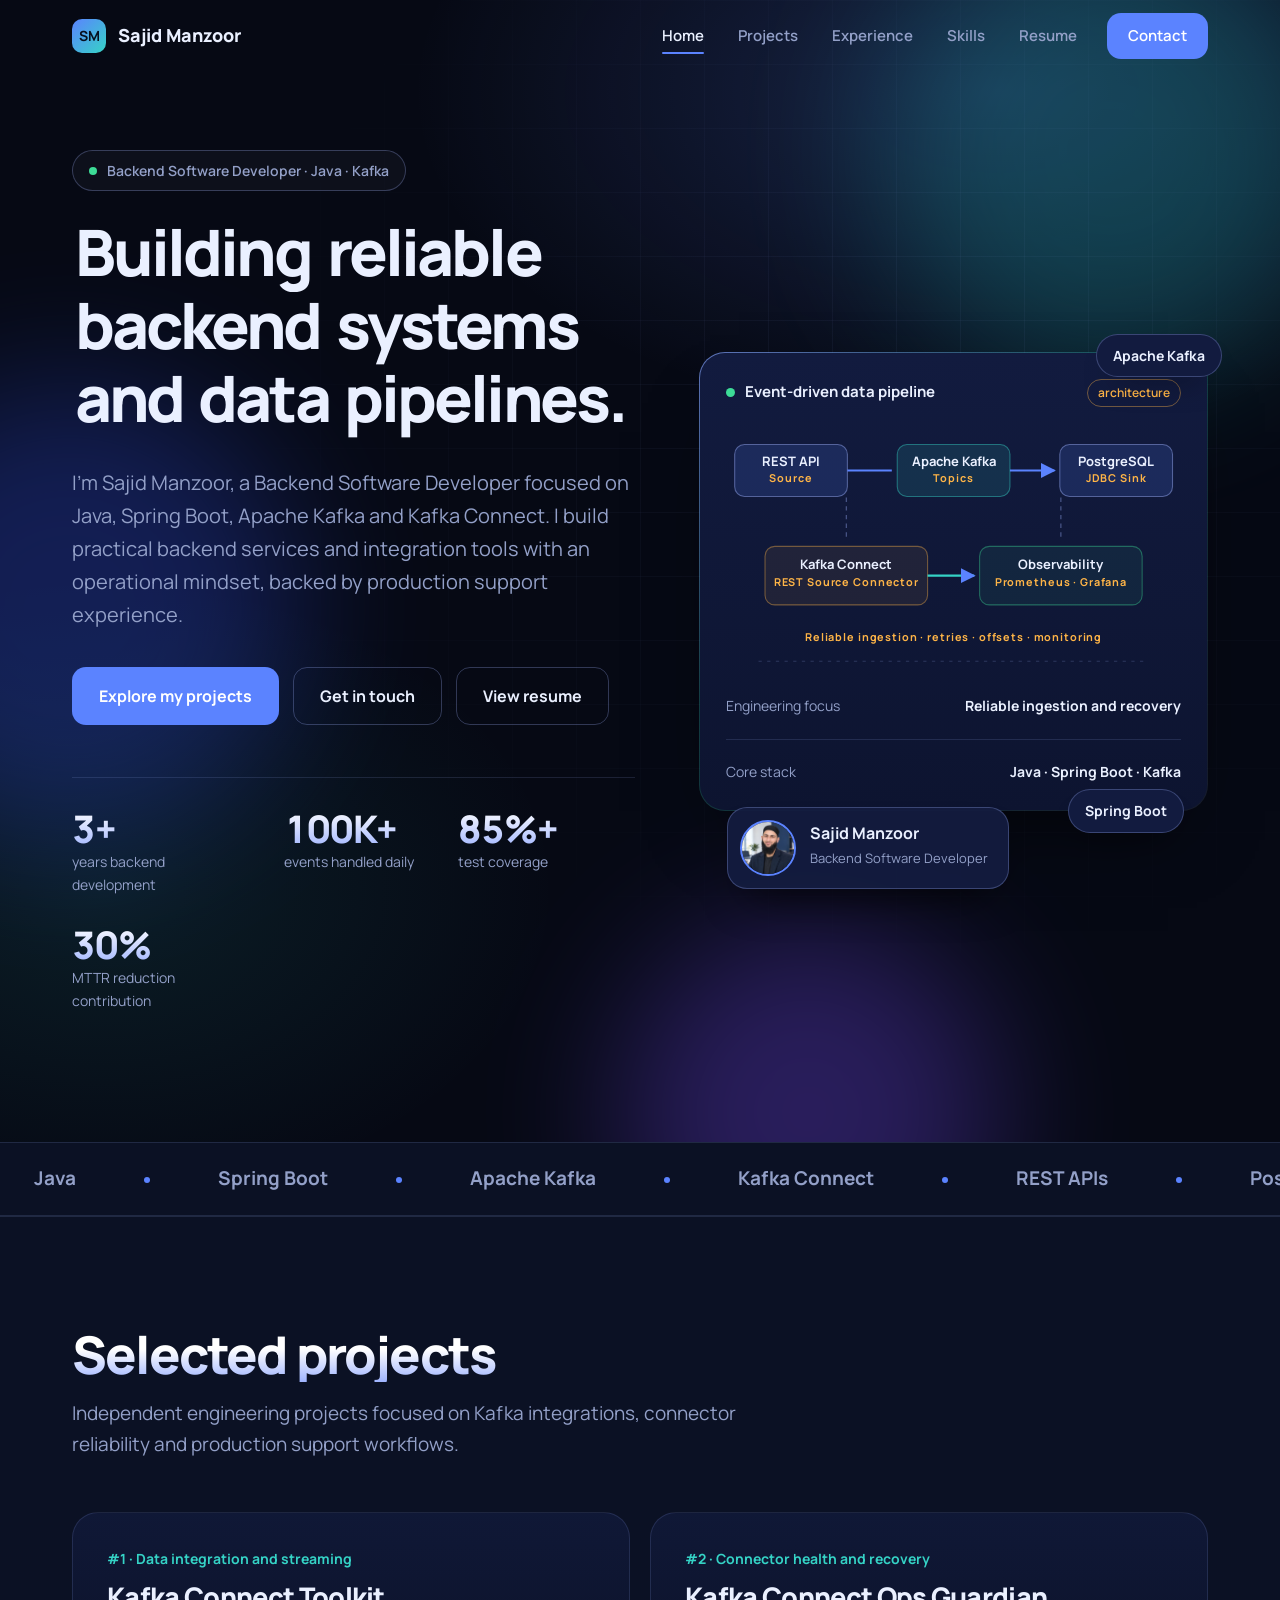
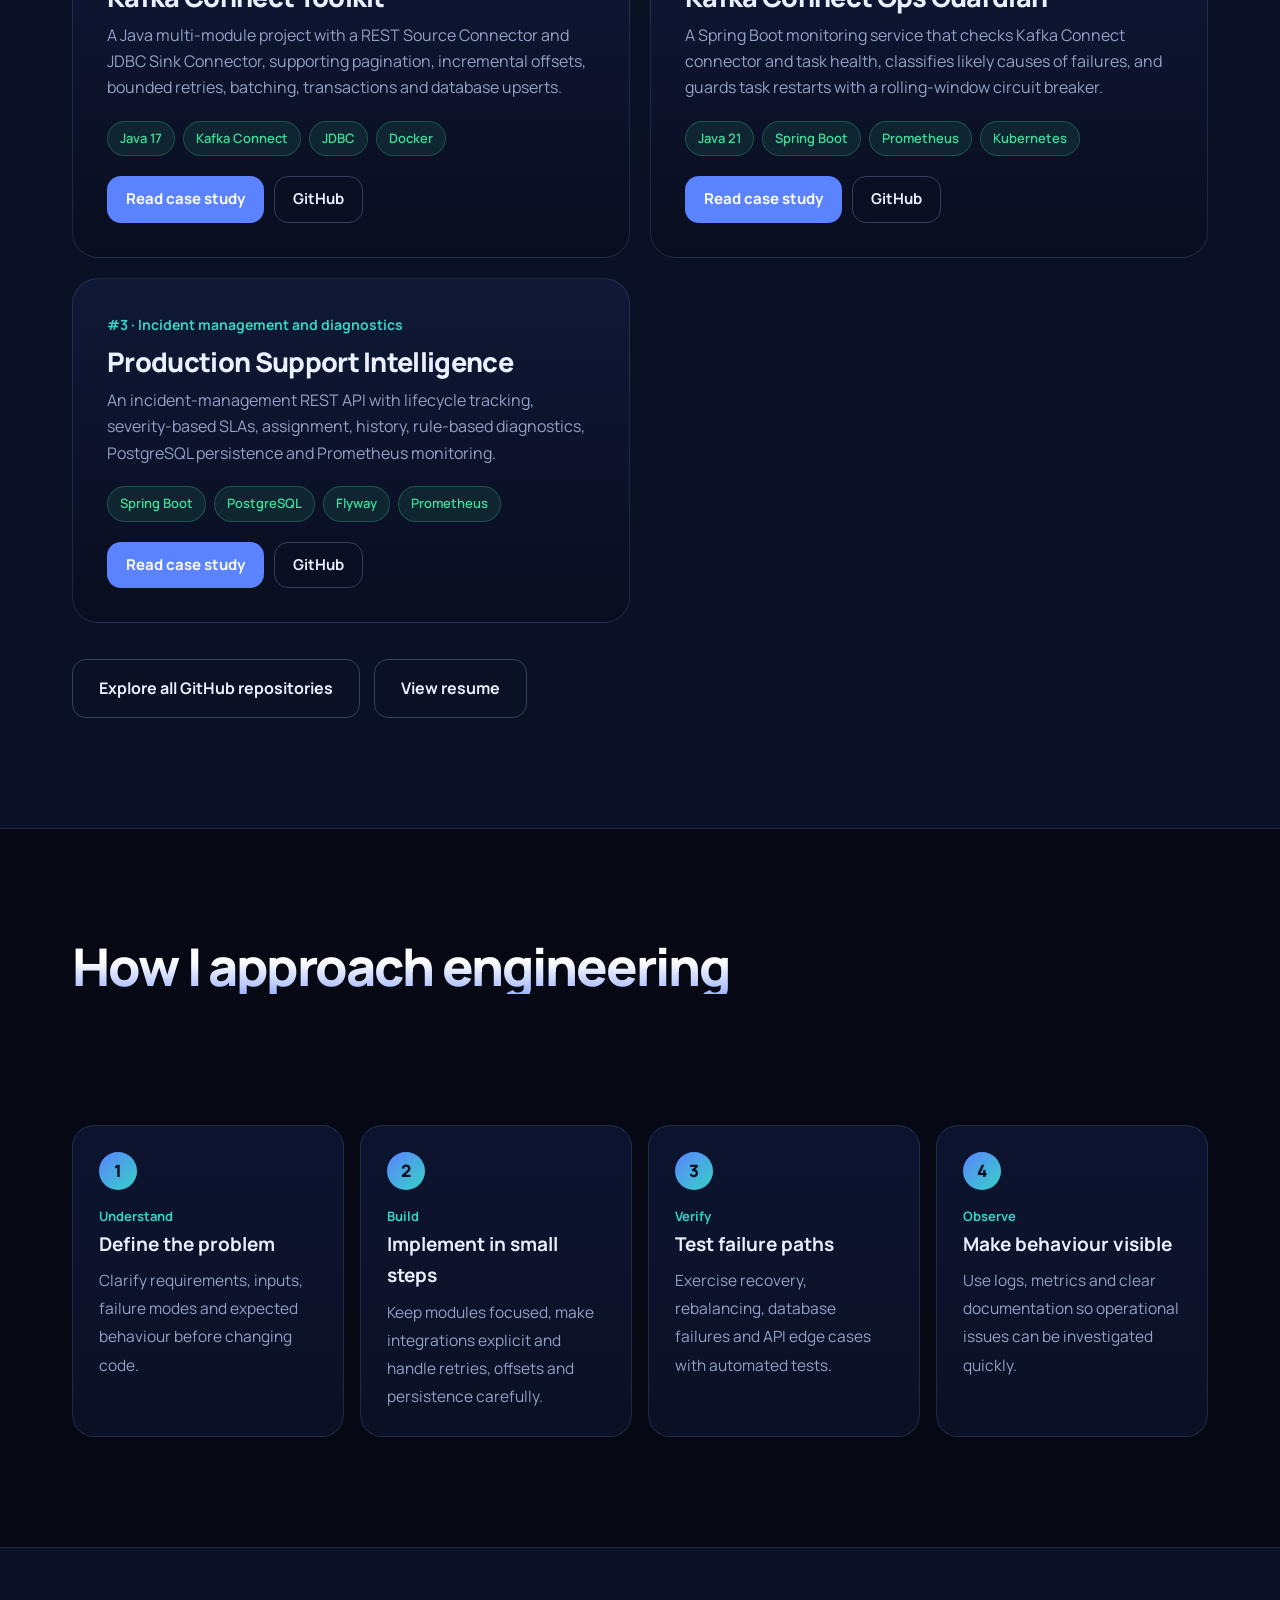
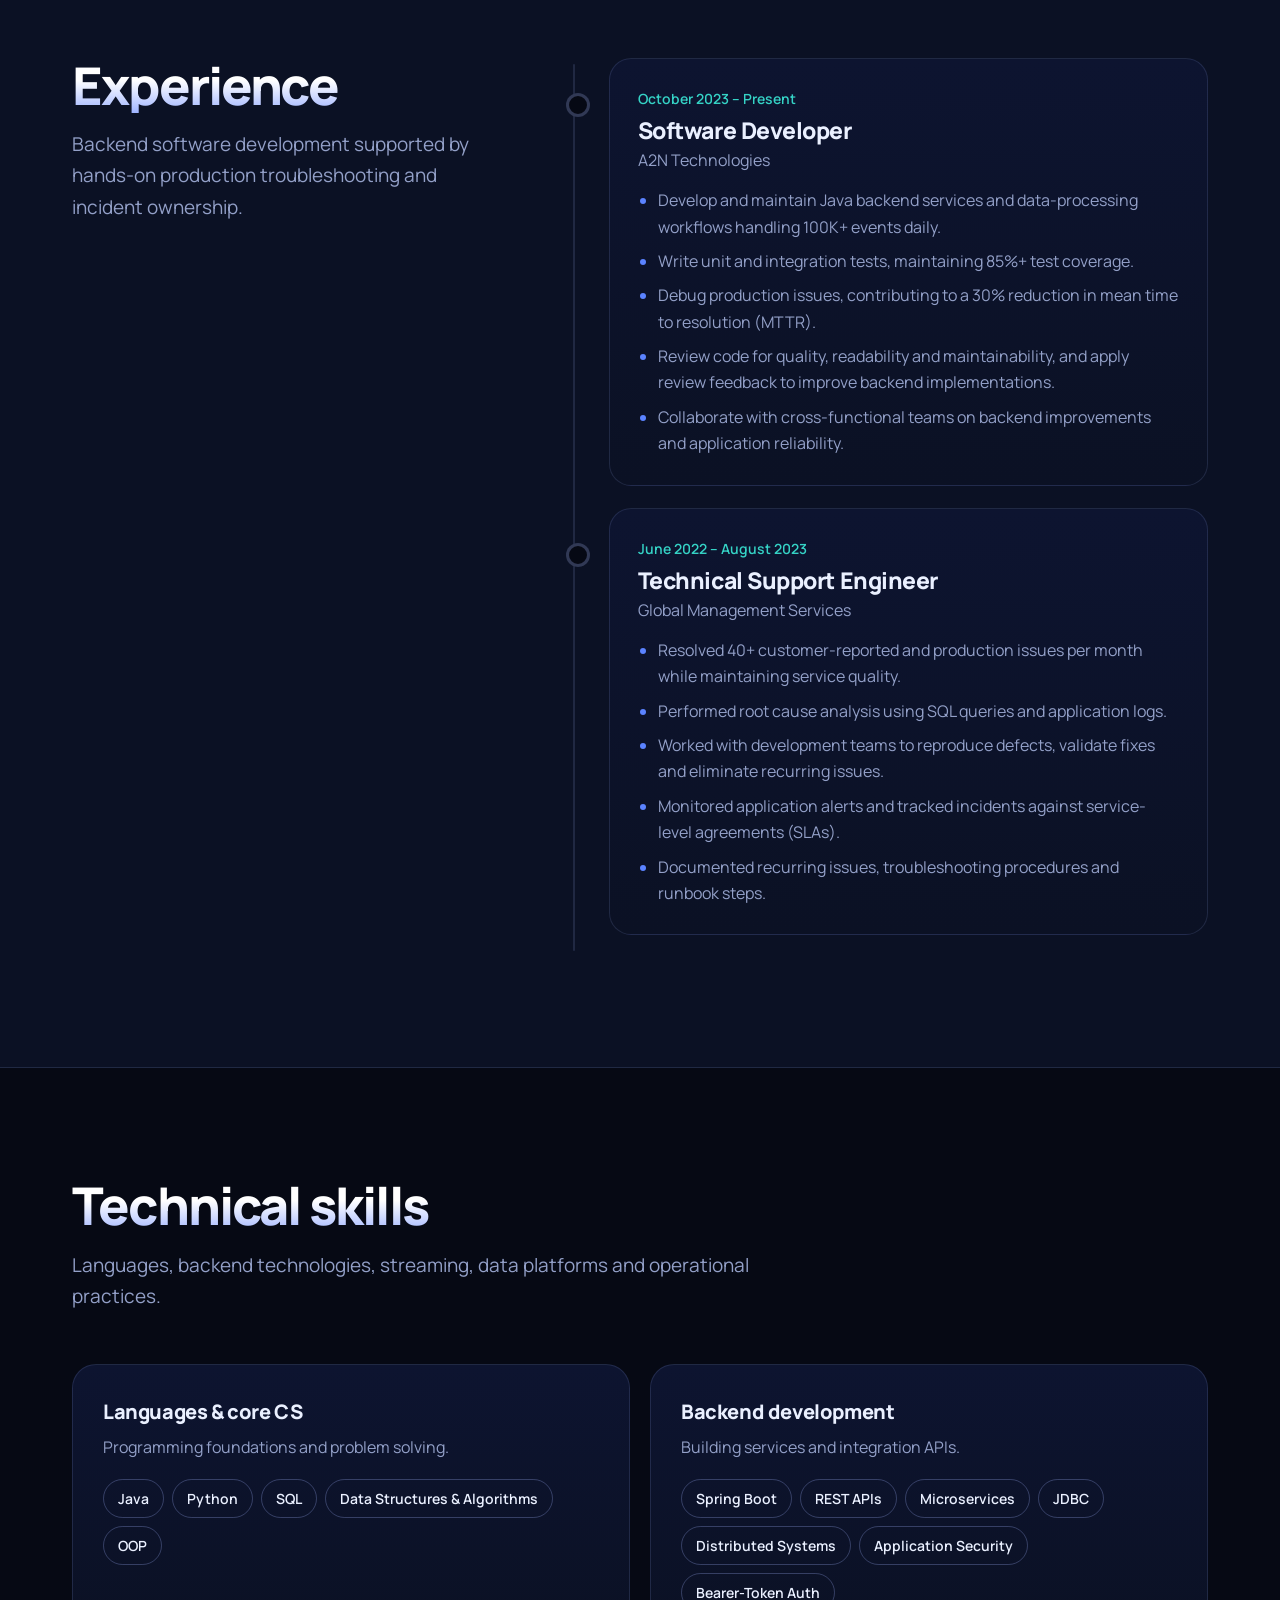
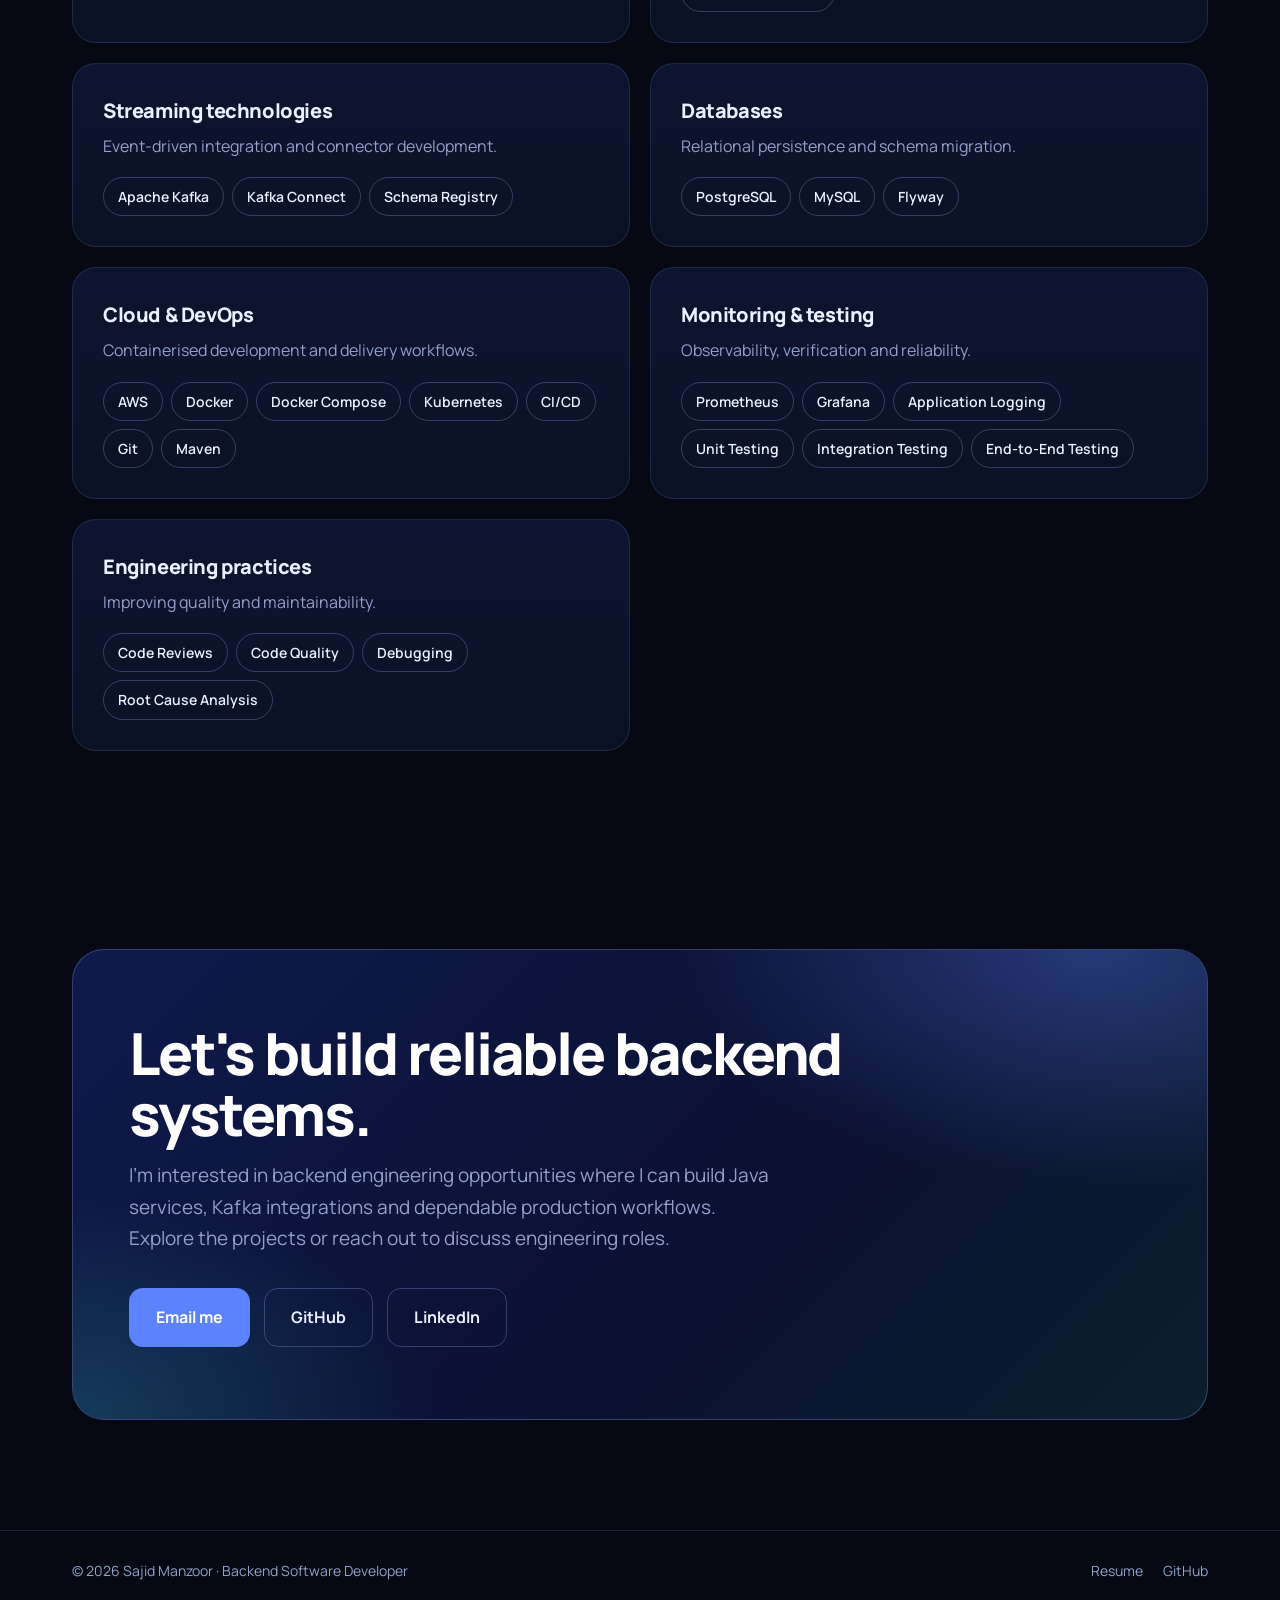
==== commit f95f89a5: "Show profile photo in homepage hero" ====
--- a/index.html
+++ b/index.html
@@ -244,7 +244,7 @@
         <div class="dedupe m"><div><span>Core stack</span><b>Java · Spring Boot · Kafka</b></div></div>
       </div>
       <span class="chip c1" style="--b:0s">Apache Kafka</span>
-      <div class="me"><div class="avatar">SM</div><div><b>Sajid Manzoor</b><span>Backend Software Developer</span></div></div>
+      <div class="me"><img src="assets/sajid.jpg" alt="Portrait of Sajid Manzoor" width="56" height="56" loading="eager"><div><b>Sajid Manzoor</b><span>Backend Software Developer</span></div></div>
       <span class="chip c3" style="--b:-3.1s">Spring Boot</span>
     </div>
   </div>
@@ -330,6 +330,8 @@
 var tools=['Java','Spring Boot','Apache Kafka','Kafka Connect','REST APIs','PostgreSQL','Docker','Kubernetes','Prometheus','Grafana','AWS','Maven','Python','SQL'];
 var row=tools.map(function(t){return '<span>'+t+'</span>'}).join('');d.getElementById('mq').innerHTML=row+row;
 function count(el){if(el.__done)return;el.__done=1;var to=parseFloat(el.dataset.count),suf=el.dataset.suf||'';if(reduce){el.textContent=to+suf;return}var t0=null;function step(t){if(!t0)t0=t;var p=Math.min((t-t0)/1500,1),e=1-Math.pow(1-p,4);el.textContent=Math.round(to*e)+suf;if(p<1)requestAnimationFrame(step)}requestAnimationFrame(step)}
+/* Stagger reveal elements in the same group so cards and sections enter as a sequence, not all at once. */
+[].forEach.call(d.querySelectorAll('.rv'),function(e){var siblings=[].slice.call(e.parentNode.children),index=siblings.indexOf(e);e.style.setProperty('--d',(Math.min(index,3)*80)+'ms')});
 if('IntersectionObserver' in window){
  var rv=new IntersectionObserver(function(es){es.forEach(function(x){if(x.isIntersecting){x.target.classList.add('in');rv.unobserve(x.target)}})},{threshold:.12,rootMargin:'0px 0px -6% 0px'});[].forEach.call(d.querySelectorAll('.rv'),function(e){rv.observe(e)});
  var cnt=new IntersectionObserver(function(es){es.forEach(function(x){if(x.isIntersecting){count(x.target);cnt.unobserve(x.target)}})},{threshold:.6});[].forEach.call(d.querySelectorAll('.stats [data-count]'),function(e){cnt.observe(e)});
